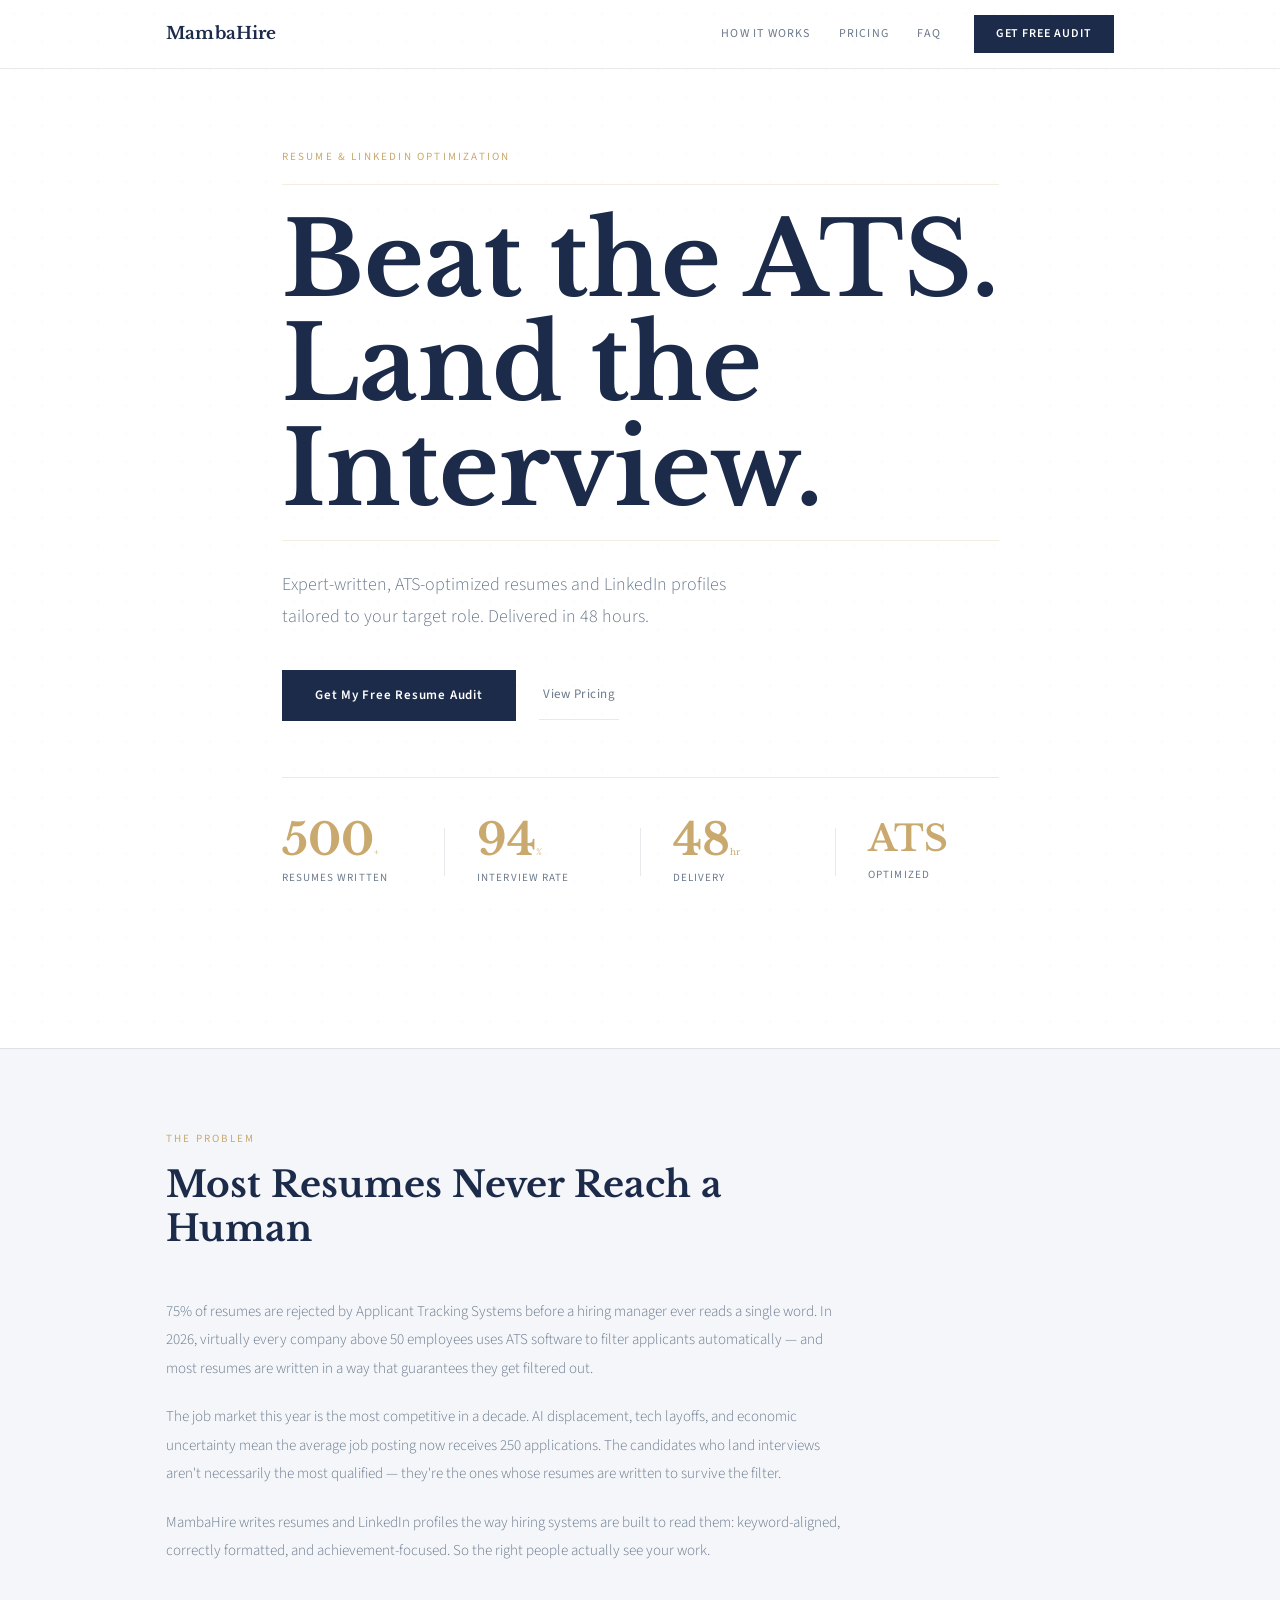
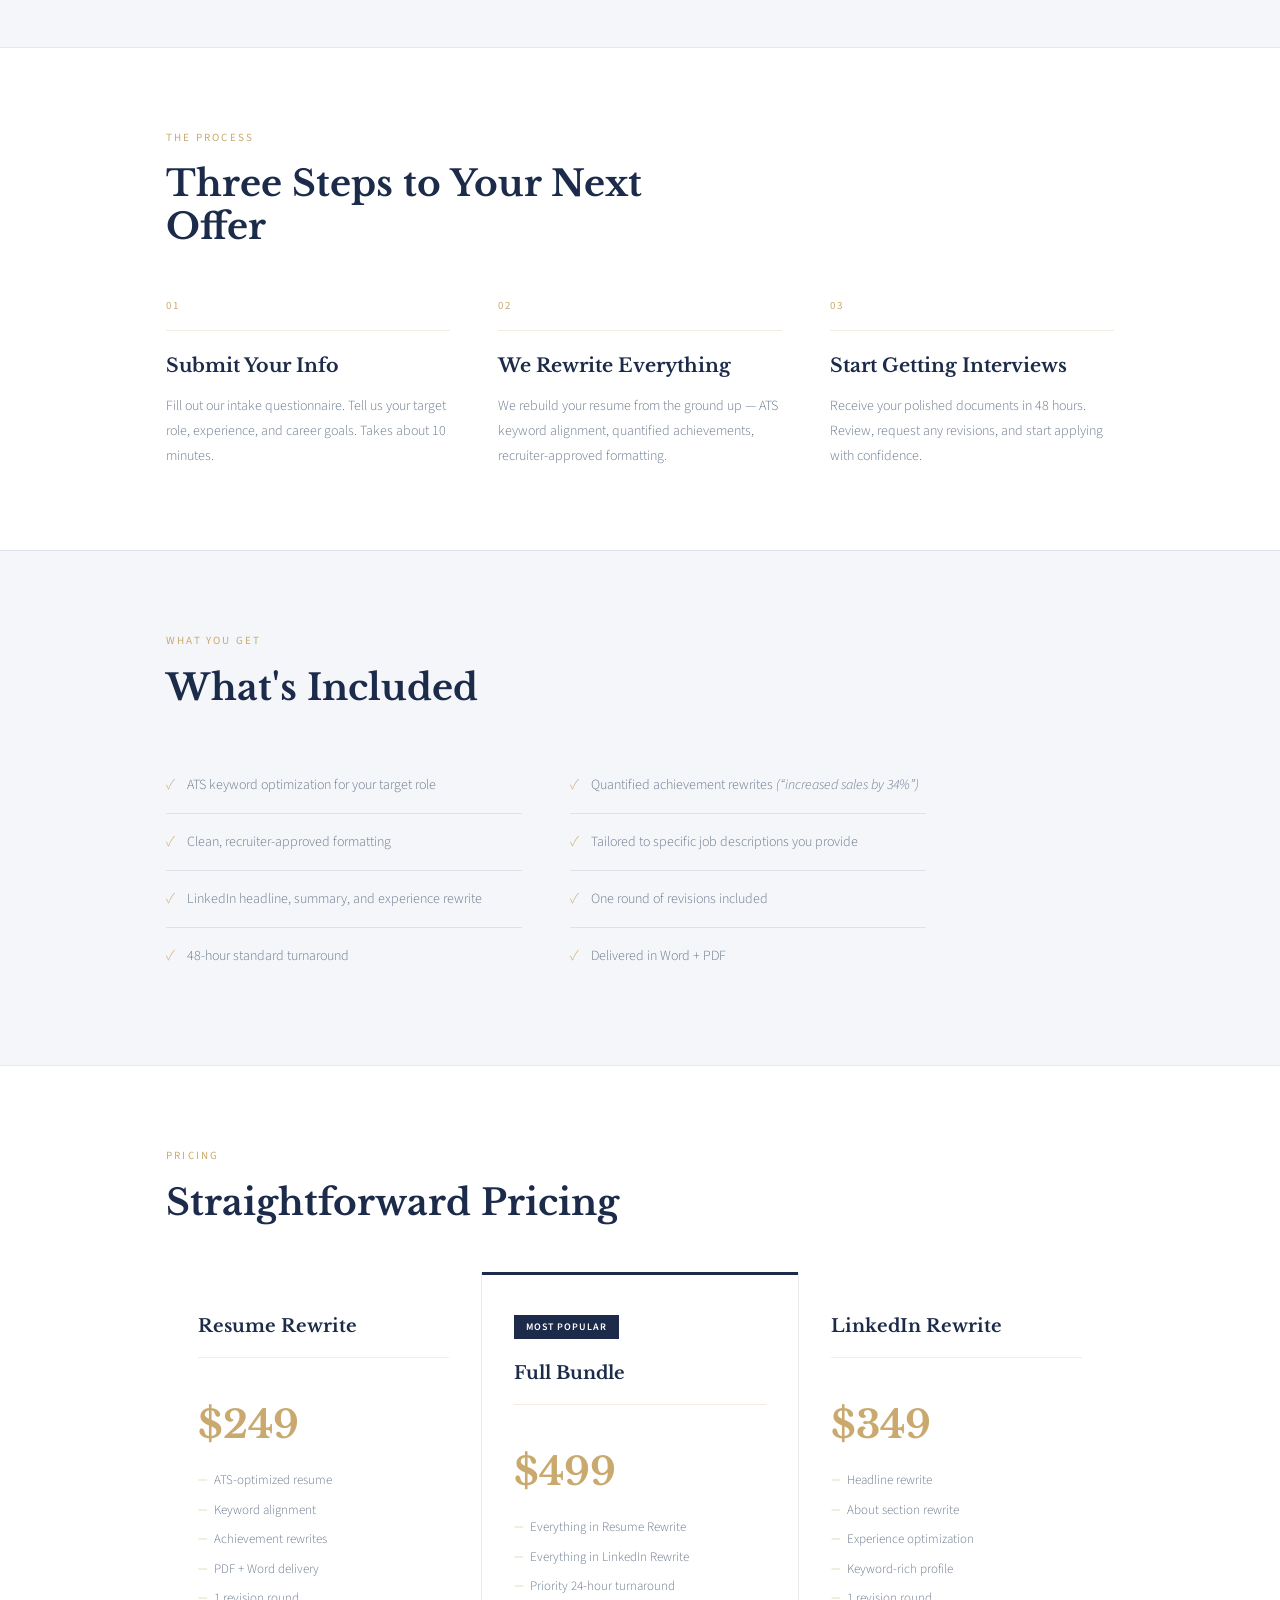
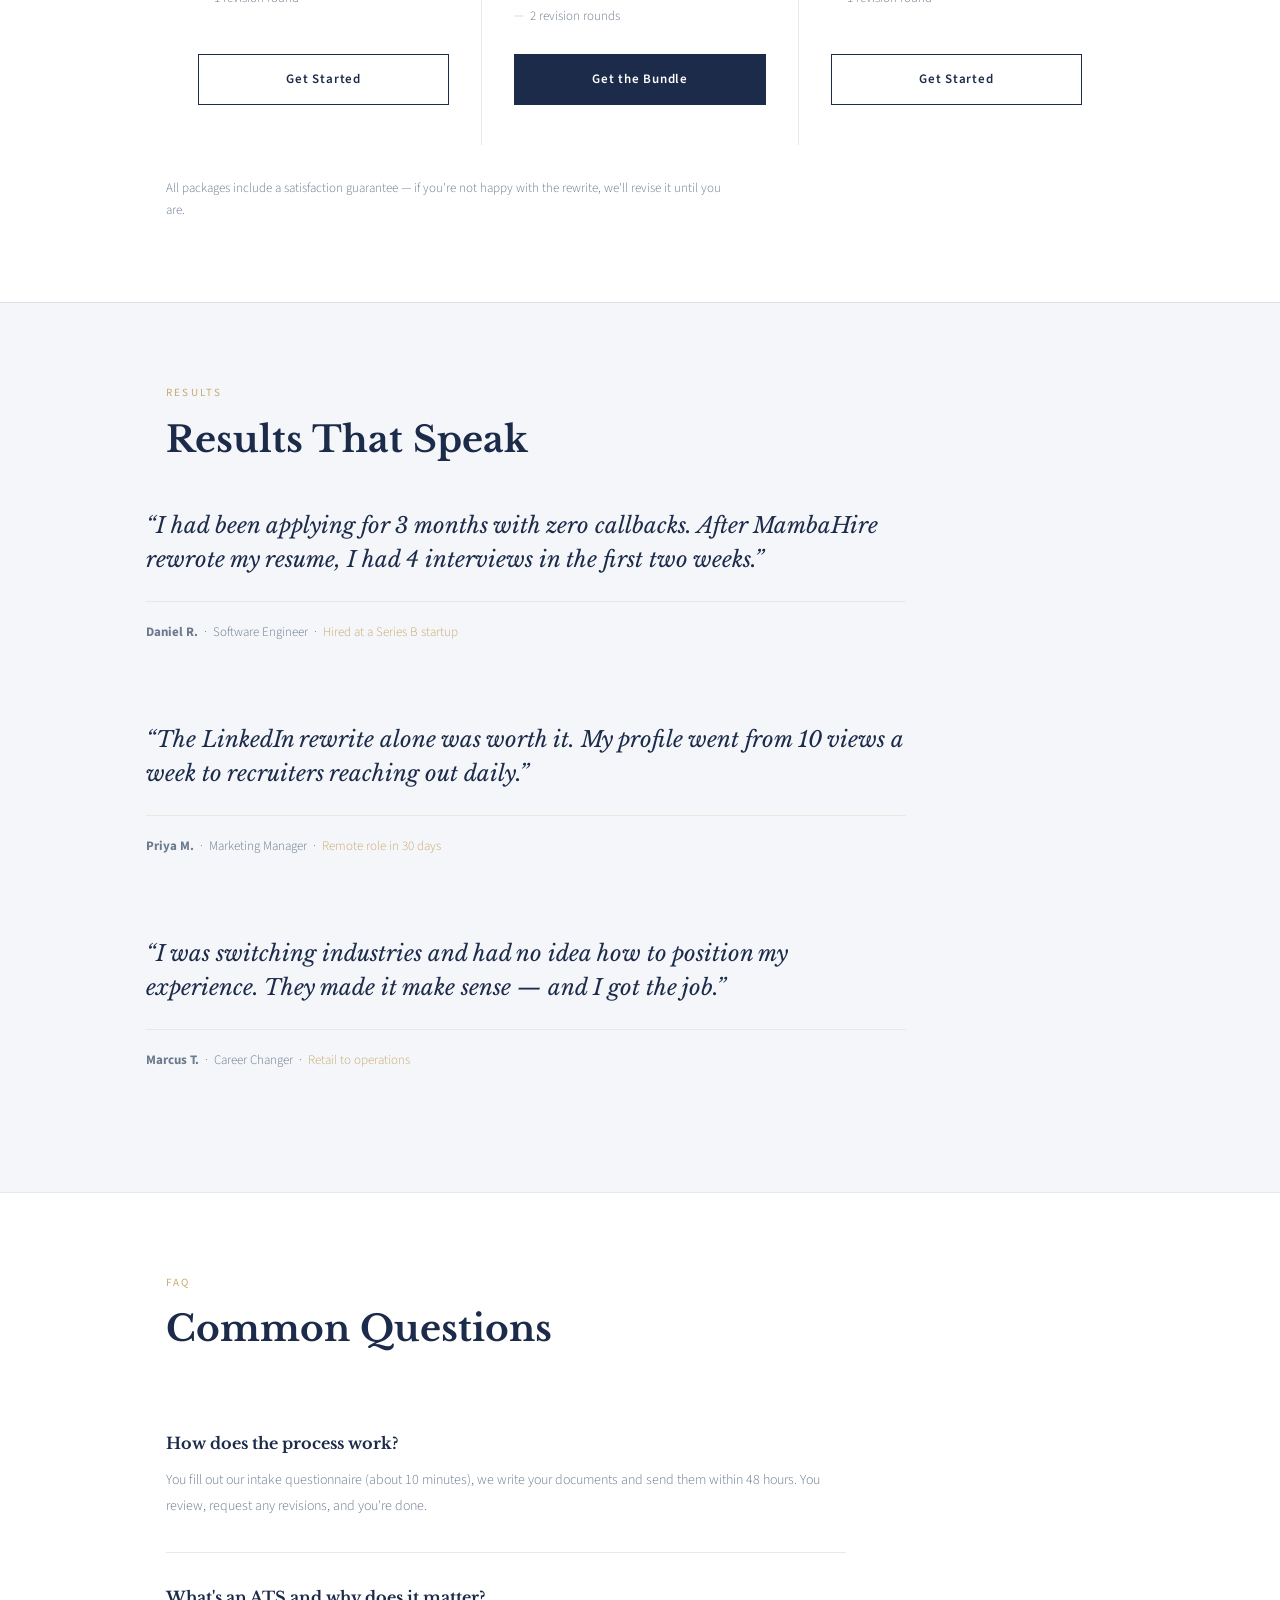
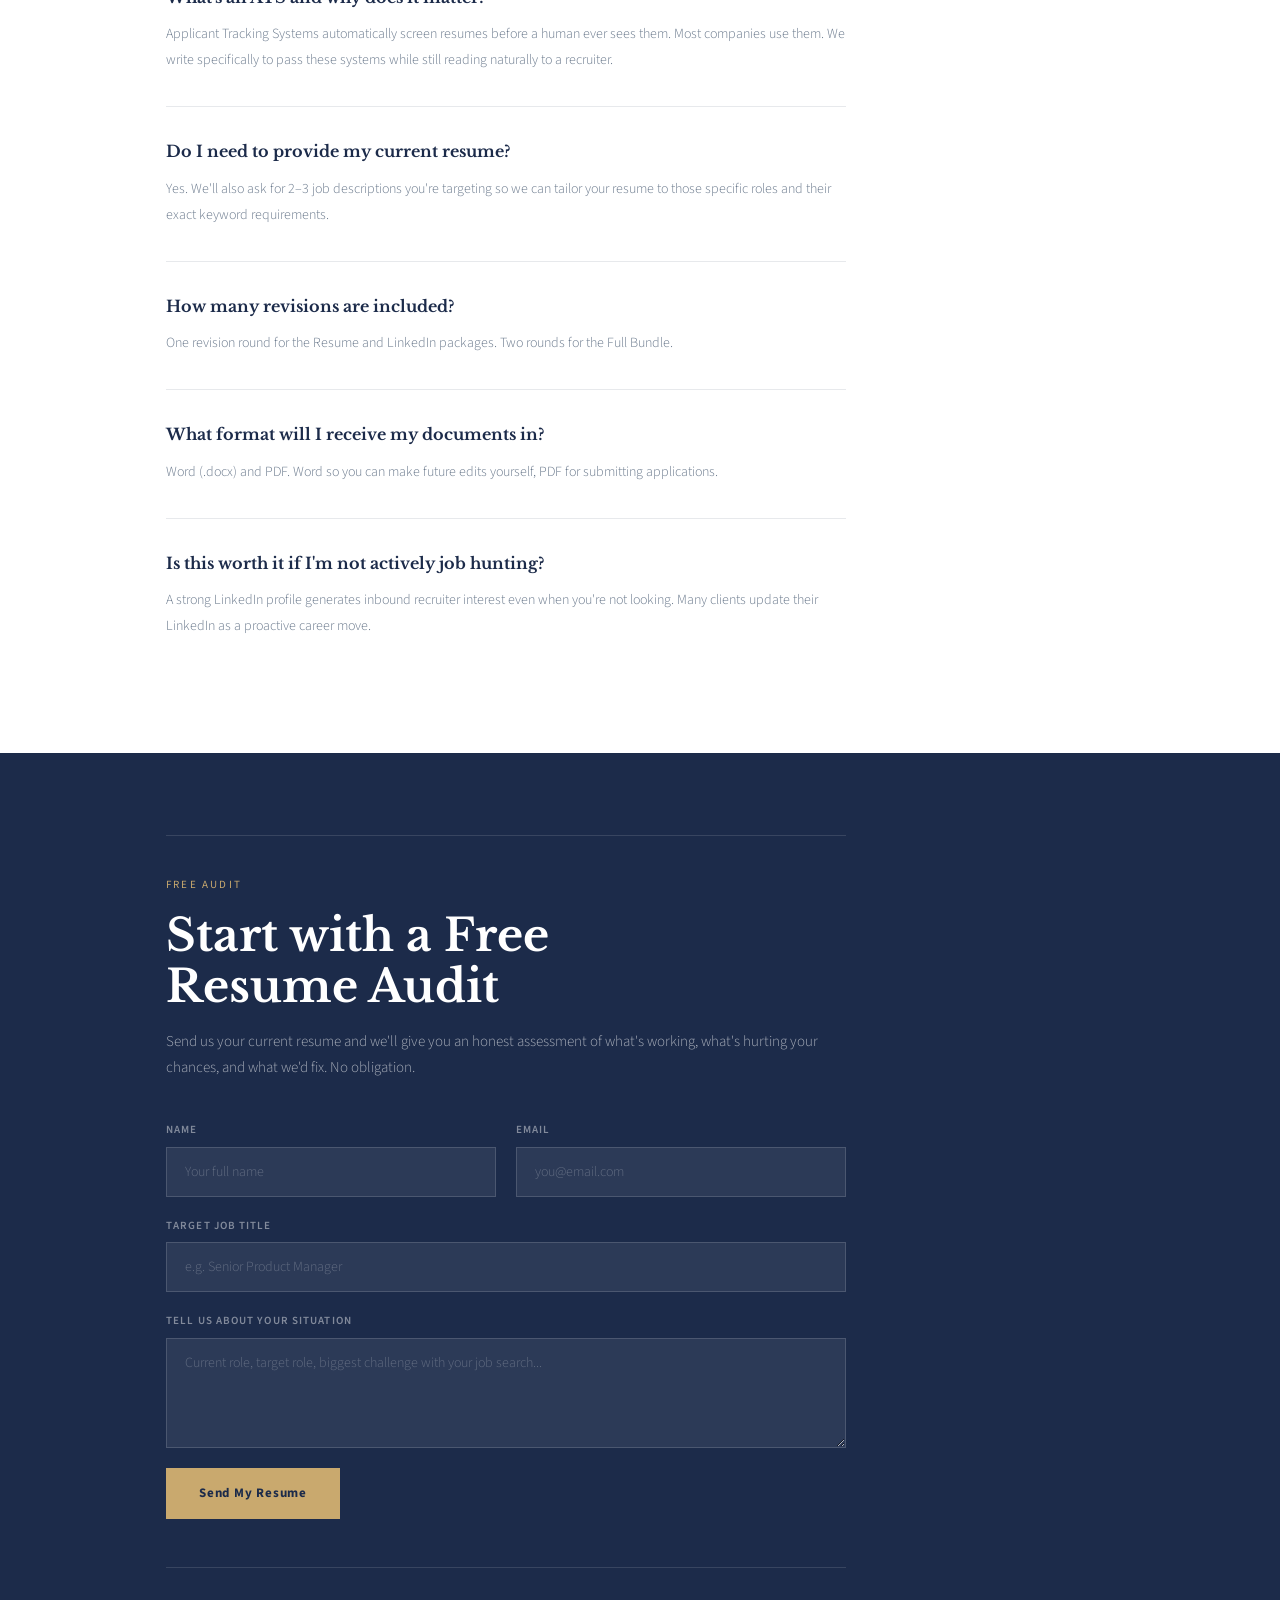
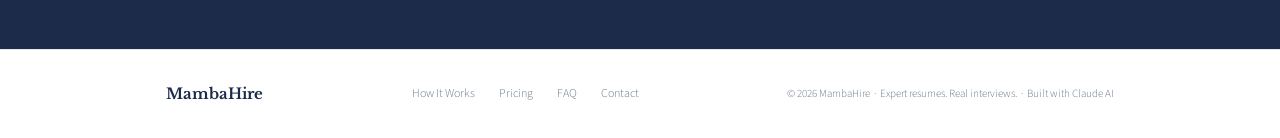
==== index.html @ 03f1011d "Initial commit: MambaHire site (from mock-port/site7) Co-Authored-By: Claude Sonnet 4.6 <noreply@ant" ====
<!DOCTYPE html>
<html lang="en">
<head>
<meta charset="UTF-8">
<meta name="viewport" content="width=device-width, initial-scale=1.0">
<meta name="description" content="ATS-optimized resumes and LinkedIn profiles written by an expert. Beat the applicant tracking systems and land more interviews. 48-hour delivery.">
<title>MambaHire &mdash; Resume &amp; LinkedIn Optimization</title>
<link rel="preconnect" href="https://fonts.googleapis.com">
<link rel="preconnect" href="https://fonts.gstatic.com" crossorigin>
<link href="https://fonts.googleapis.com/css2?family=Libre+Baskerville:ital,wght@0,400;0,700;1,400&family=Source+Sans+3:wght@300;400;600&display=swap" rel="stylesheet">
<link rel="stylesheet" href="css/style.css">
</head>
<body>

<header class="nav" id="nav">
  <div class="nav-inner">
    <a href="#" class="nav-logo">MambaHire</a>
    <nav class="nav-links" aria-label="Main">
      <a href="#process">How It Works</a>
      <a href="#pricing">Pricing</a>
      <a href="#faq">FAQ</a>
    </nav>
    <a href="#contact" class="nav-cta">Get Free Audit</a>
    <button class="nav-toggle" id="nav-toggle" aria-label="Open menu" aria-expanded="false">
      <span></span><span></span><span></span>
    </button>
  </div>
</header>

<div class="drawer" id="drawer" aria-hidden="true">
  <a href="#process">How It Works</a>
  <a href="#pricing">Pricing</a>
  <a href="#faq">FAQ</a>
  <a href="#contact">Get Free Audit</a>
</div>

<main>

<section class="hero" id="home">
  <div class="hero-inner">
    <p class="eyebrow">Resume &amp; LinkedIn Optimization</p>
    <hr class="hero-rule" aria-hidden="true">
    <h1 class="hero-title">
      <span class="hero-line">Beat the ATS.</span>
      <span class="hero-line">Land the</span>
      <span class="hero-line">Interview.</span>
    </h1>
    <hr class="hero-rule" aria-hidden="true">
    <p class="hero-sub">Expert-written, ATS-optimized resumes and LinkedIn profiles tailored to your target role. Delivered in 48 hours.</p>
    <div class="hero-btns">
      <a href="#contact" class="btn">Get My Free Resume Audit</a>
      <a href="#pricing" class="btn-ghost">View Pricing</a>
    </div>
    <div class="stats-strip">
      <div class="stat">
        <span class="stat-num" data-target="500">0</span><span class="stat-suffix">+</span>
        <span class="stat-label">Resumes Written</span>
      </div>
      <div class="stat-divider" aria-hidden="true"></div>
      <div class="stat">
        <span class="stat-num" data-target="94">0</span><span class="stat-suffix">%</span>
        <span class="stat-label">Interview Rate</span>
      </div>
      <div class="stat-divider" aria-hidden="true"></div>
      <div class="stat">
        <span class="stat-num" data-target="48">0</span><span class="stat-suffix">hr</span>
        <span class="stat-label">Delivery</span>
      </div>
      <div class="stat-divider" aria-hidden="true"></div>
      <div class="stat">
        <span class="stat-num stat-text">ATS</span>
        <span class="stat-label">Optimized</span>
      </div>
    </div>
  </div>
</section>

<section class="problem" id="problem">
  <div class="section-inner">
    <p class="eyebrow reveal">The Problem</p>
    <h2 class="section-title reveal">Most Resumes Never Reach a Human</h2>
    <div class="problem-body">
      <p class="body-text reveal">75% of resumes are rejected by Applicant Tracking Systems before a hiring manager ever reads a single word. In 2026, virtually every company above 50 employees uses ATS software to filter applicants automatically &mdash; and most resumes are written in a way that guarantees they get filtered out.</p>
      <p class="body-text reveal">The job market this year is the most competitive in a decade. AI displacement, tech layoffs, and economic uncertainty mean the average job posting now receives 250 applications. The candidates who land interviews aren't necessarily the most qualified &mdash; they're the ones whose resumes are written to survive the filter.</p>
      <p class="body-text reveal">MambaHire writes resumes and LinkedIn profiles the way hiring systems are built to read them: keyword-aligned, correctly formatted, and achievement-focused. So the right people actually see your work.</p>
    </div>
  </div>
</section>

<section class="process" id="process">
  <div class="section-inner">
    <p class="eyebrow reveal">The Process</p>
    <h2 class="section-title reveal">Three Steps to Your Next Offer</h2>
    <div class="steps">
      <div class="step reveal">
        <span class="step-num">01</span>
        <hr class="card-rule" aria-hidden="true">
        <h3 class="step-title">Submit Your Info</h3>
        <p class="step-desc">Fill out our intake questionnaire. Tell us your target role, experience, and career goals. Takes about 10 minutes.</p>
      </div>
      <div class="step reveal">
        <span class="step-num">02</span>
        <hr class="card-rule" aria-hidden="true">
        <h3 class="step-title">We Rewrite Everything</h3>
        <p class="step-desc">We rebuild your resume from the ground up &mdash; ATS keyword alignment, quantified achievements, recruiter-approved formatting.</p>
      </div>
      <div class="step reveal">
        <span class="step-num">03</span>
        <hr class="card-rule" aria-hidden="true">
        <h3 class="step-title">Start Getting Interviews</h3>
        <p class="step-desc">Receive your polished documents in 48 hours. Review, request any revisions, and start applying with confidence.</p>
      </div>
    </div>
  </div>
</section>

<section class="services" id="services">
  <div class="section-inner">
    <p class="eyebrow reveal">What You Get</p>
    <h2 class="section-title reveal">What's Included</h2>
    <div class="features-grid">
      <div class="feature reveal">
        <span class="feature-check" aria-hidden="true">&#10003;</span>
        <span>ATS keyword optimization for your target role</span>
      </div>
      <div class="feature reveal">
        <span class="feature-check" aria-hidden="true">&#10003;</span>
        <span>Quantified achievement rewrites <em>(&ldquo;increased sales by 34%&rdquo;)</em></span>
      </div>
      <div class="feature reveal">
        <span class="feature-check" aria-hidden="true">&#10003;</span>
        <span>Clean, recruiter-approved formatting</span>
      </div>
      <div class="feature reveal">
        <span class="feature-check" aria-hidden="true">&#10003;</span>
        <span>Tailored to specific job descriptions you provide</span>
      </div>
      <div class="feature reveal">
        <span class="feature-check" aria-hidden="true">&#10003;</span>
        <span>LinkedIn headline, summary, and experience rewrite</span>
      </div>
      <div class="feature reveal">
        <span class="feature-check" aria-hidden="true">&#10003;</span>
        <span>One round of revisions included</span>
      </div>
      <div class="feature reveal">
        <span class="feature-check" aria-hidden="true">&#10003;</span>
        <span>48-hour standard turnaround</span>
      </div>
      <div class="feature reveal">
        <span class="feature-check" aria-hidden="true">&#10003;</span>
        <span>Delivered in Word + PDF</span>
      </div>
    </div>
  </div>
</section>

<section class="pricing" id="pricing">
  <div class="section-inner">
    <p class="eyebrow reveal">Pricing</p>
    <h2 class="section-title reveal">Straightforward Pricing</h2>
    <div class="pricing-cards">
      <div class="pricing-card reveal">
        <h3 class="plan-name">Resume Rewrite</h3>
        <hr class="card-rule" aria-hidden="true">
        <p class="plan-price">$249</p>
        <ul class="plan-features">
          <li>ATS-optimized resume</li>
          <li>Keyword alignment</li>
          <li>Achievement rewrites</li>
          <li>PDF + Word delivery</li>
          <li>1 revision round</li>
        </ul>
        <a href="#stripe-resume" class="btn btn-outline">Get Started</a>
      </div>
      <div class="pricing-card pricing-card--featured reveal">
        <div class="plan-badge">Most Popular</div>
        <h3 class="plan-name">Full Bundle</h3>
        <hr class="card-rule" aria-hidden="true">
        <p class="plan-price">$499</p>
        <ul class="plan-features">
          <li>Everything in Resume Rewrite</li>
          <li>Everything in LinkedIn Rewrite</li>
          <li>Priority 24-hour turnaround</li>
          <li>2 revision rounds</li>
        </ul>
        <a href="#stripe-bundle" class="btn">Get the Bundle</a>
      </div>
      <div class="pricing-card reveal">
        <h3 class="plan-name">LinkedIn Rewrite</h3>
        <hr class="card-rule" aria-hidden="true">
        <p class="plan-price">$349</p>
        <ul class="plan-features">
          <li>Headline rewrite</li>
          <li>About section rewrite</li>
          <li>Experience optimization</li>
          <li>Keyword-rich profile</li>
          <li>1 revision round</li>
        </ul>
        <a href="#stripe-linkedin" class="btn btn-outline">Get Started</a>
      </div>
    </div>
    <p class="pricing-note reveal">All packages include a satisfaction guarantee &mdash; if you're not happy with the rewrite, we'll revise it until you are.</p>
  </div>
</section>

<section class="testimonials" id="testimonials">
  <div class="section-inner">
    <p class="eyebrow reveal">Results</p>
    <h2 class="section-title reveal">Results That Speak</h2>
    <div class="testimonial-list">
      <blockquote class="testimonial reveal">
        <p class="testimonial-quote">&ldquo;I had been applying for 3 months with zero callbacks. After MambaHire rewrote my resume, I had 4 interviews in the first two weeks.&rdquo;</p>
        <hr class="card-rule" aria-hidden="true">
        <footer class="testimonial-attr">
          <strong>Daniel R.</strong> &nbsp;&middot;&nbsp; Software Engineer &nbsp;&middot;&nbsp; <span class="testimonial-result">Hired at a Series B startup</span>
        </footer>
      </blockquote>
      <blockquote class="testimonial reveal">
        <p class="testimonial-quote">&ldquo;The LinkedIn rewrite alone was worth it. My profile went from 10 views a week to recruiters reaching out daily.&rdquo;</p>
        <hr class="card-rule" aria-hidden="true">
        <footer class="testimonial-attr">
          <strong>Priya M.</strong> &nbsp;&middot;&nbsp; Marketing Manager &nbsp;&middot;&nbsp; <span class="testimonial-result">Remote role in 30 days</span>
        </footer>
      </blockquote>
      <blockquote class="testimonial reveal">
        <p class="testimonial-quote">&ldquo;I was switching industries and had no idea how to position my experience. They made it make sense &mdash; and I got the job.&rdquo;</p>
        <hr class="card-rule" aria-hidden="true">
        <footer class="testimonial-attr">
          <strong>Marcus T.</strong> &nbsp;&middot;&nbsp; Career Changer &nbsp;&middot;&nbsp; <span class="testimonial-result">Retail to operations</span>
        </footer>
      </blockquote>
    </div>
  </div>
</section>

<section class="faq" id="faq">
  <div class="section-inner">
    <p class="eyebrow reveal">FAQ</p>
    <h2 class="section-title reveal">Common Questions</h2>
    <div class="faq-list">
      <div class="faq-item reveal">
        <h3 class="faq-q">How does the process work?</h3>
        <p class="faq-a">You fill out our intake questionnaire (about 10 minutes), we write your documents and send them within 48 hours. You review, request any revisions, and you're done.</p>
      </div>
      <hr class="faq-rule" aria-hidden="true">
      <div class="faq-item reveal">
        <h3 class="faq-q">What's an ATS and why does it matter?</h3>
        <p class="faq-a">Applicant Tracking Systems automatically screen resumes before a human ever sees them. Most companies use them. We write specifically to pass these systems while still reading naturally to a recruiter.</p>
      </div>
      <hr class="faq-rule" aria-hidden="true">
      <div class="faq-item reveal">
        <h3 class="faq-q">Do I need to provide my current resume?</h3>
        <p class="faq-a">Yes. We'll also ask for 2&ndash;3 job descriptions you're targeting so we can tailor your resume to those specific roles and their exact keyword requirements.</p>
      </div>
      <hr class="faq-rule" aria-hidden="true">
      <div class="faq-item reveal">
        <h3 class="faq-q">How many revisions are included?</h3>
        <p class="faq-a">One revision round for the Resume and LinkedIn packages. Two rounds for the Full Bundle.</p>
      </div>
      <hr class="faq-rule" aria-hidden="true">
      <div class="faq-item reveal">
        <h3 class="faq-q">What format will I receive my documents in?</h3>
        <p class="faq-a">Word (.docx) and PDF. Word so you can make future edits yourself, PDF for submitting applications.</p>
      </div>
      <hr class="faq-rule" aria-hidden="true">
      <div class="faq-item reveal">
        <h3 class="faq-q">Is this worth it if I'm not actively job hunting?</h3>
        <p class="faq-a">A strong LinkedIn profile generates inbound recruiter interest even when you're not looking. Many clients update their LinkedIn as a proactive career move.</p>
      </div>
    </div>
  </div>
</section>

<section class="contact" id="contact">
  <div class="section-inner">
    <div class="contact-inner">
      <hr class="cta-rule" aria-hidden="true">
      <p class="eyebrow">Free Audit</p>
      <h2 class="cta-title reveal">Start with a Free<br>Resume Audit</h2>
      <p class="cta-sub reveal">Send us your current resume and we'll give you an honest assessment of what's working, what's hurting your chances, and what we'd fix. No obligation.</p>
      <form class="contact-form reveal" action="https://formspree.io/f/mwvdvvgo" method="POST">
        <div class="form-row">
          <div class="form-group">
            <label for="name">Name</label>
            <input type="text" id="name" name="name" required placeholder="Your full name">
          </div>
          <div class="form-group">
            <label for="email">Email</label>
            <input type="email" id="email" name="email" required placeholder="you@email.com">
          </div>
        </div>
        <div class="form-group">
          <label for="jobtitle">Target Job Title</label>
          <input type="text" id="jobtitle" name="job_title" placeholder="e.g. Senior Product Manager">
        </div>
        <div class="form-group">
          <label for="message">Tell us about your situation</label>
          <textarea id="message" name="message" rows="4" placeholder="Current role, target role, biggest challenge with your job search..."></textarea>
        </div>
        <button type="submit" class="btn">Send My Resume</button>
      </form>
      <hr class="cta-rule" aria-hidden="true">
    </div>
  </div>
</section>

</main>

<footer class="footer">
  <div class="footer-inner">
    <span class="footer-logo">MambaHire</span>
    <nav class="footer-links" aria-label="Footer">
      <a href="#process">How It Works</a>
      <a href="#pricing">Pricing</a>
      <a href="#faq">FAQ</a>
      <a href="#contact">Contact</a>
    </nav>
    <span class="footer-copy">&copy; 2026 MambaHire &nbsp;&middot;&nbsp; Expert resumes. Real interviews. &nbsp;&middot;&nbsp; Built with Claude AI</span>
  </div>
</footer>

<script src="js/main.js"></script>
</body>
</html>
---- css/style.css ----
:root {
  --bg: #FFFFFF;
  --surface: #F4F6FA;
  --navy: #1C2B4A;
  --gold: #C9A96E;
  --gold-dim: rgba(201,169,110,0.2);
  --text: #1C2B4A;
  --muted: #6B7A8D;
  --border: rgba(28,43,74,0.1);
  --max: 1060px;
  --ease: cubic-bezier(0.16,1,0.3,1);
}

*,*::before,*::after { box-sizing: border-box; margin: 0; padding: 0; }
html { scroll-behavior: smooth; }
body { background: var(--bg); color: var(--text); font-family: 'Source Sans 3', sans-serif; font-size: 16px; line-height: 1.6; -webkit-font-smoothing: antialiased; }
a { color: inherit; text-decoration: none; }
button { font: inherit; cursor: pointer; border: none; background: none; }
ul { list-style: none; }

/* ── Nav ────────────────────────────────────────────────── */
.nav {
  position: fixed; top: 0; left: 0; right: 0; z-index: 100;
  transition: background 0.3s, box-shadow 0.3s;
}
.nav.scrolled {
  background: rgba(255,255,255,0.96);
  backdrop-filter: blur(20px);
  box-shadow: 0 1px 0 var(--border);
}
.nav-inner {
  max-width: var(--max); margin: 0 auto;
  padding: 0 clamp(20px,5vw,56px);
  height: 68px; display: flex; align-items: center; gap: 32px;
}
.nav-logo {
  font-family: 'Libre Baskerville', serif; font-size: 17px; font-weight: 700;
  color: var(--navy); letter-spacing: 0.01em; margin-right: auto;
}
.nav-links { display: flex; gap: 28px; }
.nav-links a {
  font-size: 12px; font-weight: 400; letter-spacing: 0.1em; text-transform: uppercase;
  color: var(--muted); transition: color 0.2s;
}
.nav-links a:hover { color: var(--navy); }
.nav-cta {
  display: inline-flex; align-items: center;
  padding: 9px 22px; background: var(--navy); color: #fff;
  font-size: 12px; font-weight: 600; letter-spacing: 0.08em; text-transform: uppercase;
  transition: background 0.2s;
}
.nav-cta:hover { background: #263758; }
.nav-toggle { display: none; flex-direction: column; gap: 5px; padding: 4px; }
.nav-toggle span { display: block; width: 22px; height: 1px; background: var(--navy); transition: 0.3s; }

/* ── Drawer ─────────────────────────────────────────────── */
.drawer {
  position: fixed; top: 68px; left: 0; right: 0; z-index: 99;
  background: rgba(255,255,255,0.98); backdrop-filter: blur(20px);
  max-height: 0; overflow: hidden;
  transition: max-height 0.4s var(--ease);
  border-bottom: 1px solid var(--border);
}
.drawer.open { max-height: 280px; }
.drawer a {
  display: block; padding: 18px clamp(20px,5vw,56px);
  border-bottom: 1px solid var(--border);
  font-family: 'Libre Baskerville', serif; font-size: 18px;
  color: var(--muted); transition: color 0.2s;
}
.drawer a:hover { color: var(--navy); }

/* ── Buttons ────────────────────────────────────────────── */
.btn {
  display: inline-flex; align-items: center; justify-content: center;
  padding: 14px 32px;
  background: var(--navy); color: #fff; border: 1px solid var(--navy);
  font-family: 'Source Sans 3', sans-serif; font-size: 13px; font-weight: 600; letter-spacing: 0.06em;
  transition: background 0.2s, transform 0.15s;
  cursor: pointer;
}
.btn:hover { background: #263758; transform: translateY(-1px); }

.btn.btn-outline {
  background: transparent; color: var(--navy);
}
.btn.btn-outline:hover { background: var(--navy); color: #fff; }

.btn-ghost {
  display: inline-flex; align-items: center;
  padding: 14px 4px; color: var(--muted);
  font-family: 'Source Sans 3', sans-serif; font-size: 13px; font-weight: 400; letter-spacing: 0.04em;
  border-bottom: 1px solid var(--border);
  transition: color 0.2s, border-color 0.2s;
}
.btn-ghost:hover { color: var(--navy); border-color: var(--navy); }

/* ── Section base ───────────────────────────────────────── */
.section-inner { max-width: var(--max); margin: 0 auto; padding: 0 clamp(20px,5vw,56px); }
section { padding: clamp(72px,9vh,112px) 0; }

.eyebrow {
  font-size: 11px; font-weight: 400; letter-spacing: 0.2em; text-transform: uppercase;
  color: var(--gold); margin-bottom: 16px;
}
.section-title {
  font-family: 'Libre Baskerville', serif; font-weight: 700;
  font-size: clamp(22px,3vw,36px); line-height: 1.2;
  color: var(--navy); margin: 8px 0 48px; max-width: 560px;
}

/* ── Hero ───────────────────────────────────────────────── */
.hero {
  min-height: 100vh; display: flex; align-items: center;
  padding-top: 68px;
  background-color: var(--bg);
  background-image: radial-gradient(rgba(201,169,110,0.055) 1px, transparent 1px);
  background-size: 28px 28px;
}
.hero-inner { max-width: var(--max); margin: 0 auto; padding: 80px clamp(20px,5vw,56px); }

.hero-rule {
  border: none; height: 1px; background: var(--gold-dim); margin: 18px 0;
  transform-origin: left center;
}

.hero-title {
  font-family: 'Libre Baskerville', serif; font-weight: 700;
  font-size: clamp(52px,8vw,108px); line-height: 1.02;
  color: var(--navy); margin: 24px 0 0;
}
.hero-line { display: block; }
.hero-sub {
  font-size: clamp(15px,1.5vw,18px); font-weight: 300; color: var(--muted);
  max-width: 480px; line-height: 1.8; margin-top: 28px;
}
.hero-btns { display: flex; align-items: center; gap: 24px; margin-top: 36px; flex-wrap: wrap; }

/* Stats strip */
.stats-strip {
  display: flex; align-items: center;
  margin-top: 56px; padding-top: 40px;
  border-top: 1px solid var(--border);
}
.stat { flex: 1; }
.stat-num {
  font-family: 'Libre Baskerville', serif; font-size: clamp(28px,3.5vw,44px); font-weight: 700;
  color: var(--gold); line-height: 1;
}
.stat-suffix { font-family: 'Libre Baskerville', serif; font-size: 0.55em; font-weight: 400; color: var(--gold); }
.stat-text { font-family: 'Libre Baskerville', serif; font-size: clamp(22px,2.8vw,36px); font-weight: 700; color: var(--gold); }
.stat-label { display: block; font-size: 11px; letter-spacing: 0.1em; text-transform: uppercase; color: var(--muted); margin-top: 6px; }
.stat-divider { width: 1px; height: 48px; background: var(--border); flex-shrink: 0; margin: 0 clamp(16px,2.5vw,36px); }

/* ── Problem ────────────────────────────────────────────── */
.problem { background: var(--surface); border-top: 1px solid var(--border); }
.problem-body { max-width: 680px; }
.body-text { font-size: 15px; font-weight: 300; color: var(--muted); line-height: 1.9; margin-bottom: 20px; }
.body-text:last-child { margin-bottom: 0; }

/* ── Process ────────────────────────────────────────────── */
.process { background: var(--bg); border-top: 1px solid var(--border); }
.steps { display: grid; grid-template-columns: repeat(3,1fr); gap: 48px; }
.step-num {
  font-family: 'Source Sans 3', sans-serif; font-size: 11px; font-weight: 400;
  letter-spacing: 0.18em; text-transform: uppercase; color: var(--gold); margin-bottom: 16px; display: block;
}
.card-rule { border: none; height: 1px; background: var(--gold-dim); margin-bottom: 20px; }
.step:hover .card-rule { background: var(--gold); transition: background 0.3s; }
.step-title { font-family: 'Libre Baskerville', serif; font-size: 19px; font-weight: 700; color: var(--navy); margin-bottom: 12px; }
.step-desc { font-size: 14px; font-weight: 300; color: var(--muted); line-height: 1.8; }

/* ── Services (Features) ────────────────────────────────── */
.services { background: var(--surface); border-top: 1px solid var(--border); }
.features-grid { display: grid; grid-template-columns: repeat(2,1fr); gap: 0 48px; max-width: 760px; }
.feature {
  display: flex; align-items: baseline; gap: 12px;
  padding: 16px 0; border-bottom: 1px solid var(--border);
  font-size: 14px; font-weight: 300; color: var(--muted); line-height: 1.6;
}
.feature:nth-last-child(-n+2) { border-bottom: none; }
.feature-check { color: var(--gold); font-size: 15px; flex-shrink: 0; line-height: 1.6; }

/* ── Pricing ────────────────────────────────────────────── */
.pricing { background: var(--bg); border-top: 1px solid var(--border); }
.pricing-cards { display: grid; grid-template-columns: repeat(3,1fr); gap: 1px; background: var(--border); margin-bottom: 32px; }
.pricing-card {
  padding: 40px 32px; background: var(--bg);
  display: flex; flex-direction: column; position: relative;
  transition: box-shadow 0.2s;
}
.pricing-card:hover { box-shadow: 0 4px 32px rgba(28,43,74,0.08); z-index: 1; }
.pricing-card--featured { border-top: 3px solid var(--navy); }
.plan-badge {
  display: inline-block; padding: 4px 12px;
  background: var(--navy); color: #fff;
  font-size: 10px; font-weight: 600; letter-spacing: 0.1em; text-transform: uppercase;
  margin-bottom: 20px; align-self: flex-start;
}
.plan-name {
  font-family: 'Libre Baskerville', serif; font-size: 18px; font-weight: 700;
  color: var(--navy); margin-bottom: 8px;
}
.plan-price {
  font-family: 'Libre Baskerville', serif; font-size: clamp(32px,3vw,44px); font-weight: 700;
  color: var(--gold); margin: 16px 0;
}
.pricing-card .card-rule { margin: 8px 0 20px; }
.plan-features { flex: 1; margin-bottom: 28px; display: flex; flex-direction: column; gap: 10px; }
.plan-features li {
  font-size: 13px; font-weight: 300; color: var(--muted); line-height: 1.5;
  padding-left: 16px; position: relative;
}
.plan-features li::before {
  content: '—'; position: absolute; left: 0; color: var(--gold); font-size: 12px;
}
.pricing-note { font-size: 13px; font-weight: 300; color: var(--muted); line-height: 1.7; max-width: 560px; }

/* ── Testimonials ───────────────────────────────────────── */
.testimonials { background: var(--surface); border-top: 1px solid var(--border); }
.testimonial-list { display: flex; flex-direction: column; max-width: 760px; }
.testimonial { padding: 40px 0; }
.testimonial:first-child { padding-top: 0; }
.testimonial-quote {
  font-family: 'Libre Baskerville', serif; font-size: clamp(17px,1.8vw,22px);
  font-style: italic; color: var(--navy); line-height: 1.55; margin-bottom: 24px;
}
.testimonial-attr { font-size: 13px; font-weight: 300; color: var(--muted); }
.testimonial-result { color: var(--gold); }

/* ── FAQ ────────────────────────────────────────────────── */
.faq { background: var(--bg); border-top: 1px solid var(--border); }
.faq-list { max-width: 680px; }
.faq-item { padding: 32px 0; }
.faq-q {
  font-family: 'Libre Baskerville', serif; font-size: 16px; font-weight: 700;
  color: var(--navy); margin-bottom: 12px;
}
.faq-a { font-size: 14px; font-weight: 300; color: var(--muted); line-height: 1.85; }
.faq-rule { border: none; height: 1px; background: var(--border); }

/* ── Contact / CTA ──────────────────────────────────────── */
.contact { background: var(--navy); border-top: 1px solid var(--border); }
.contact .eyebrow { color: var(--gold); }
.contact-inner { max-width: 680px; }
.cta-rule { border: none; height: 1px; background: rgba(255,255,255,0.12); margin-bottom: 40px; }
hr.cta-rule:last-child { margin-top: 48px; margin-bottom: 0; }
.cta-title {
  font-family: 'Libre Baskerville', serif; font-size: clamp(26px,3.5vw,48px);
  line-height: 1.15; color: #fff; margin: 8px 0 16px;
}
.cta-sub { font-size: 15px; font-weight: 300; color: rgba(255,255,255,0.6); line-height: 1.75; margin-bottom: 40px; }

.contact-form { display: flex; flex-direction: column; gap: 20px; }
.form-row { display: grid; grid-template-columns: 1fr 1fr; gap: 20px; }
.form-group { display: flex; flex-direction: column; gap: 8px; }
.form-group label {
  font-size: 11px; font-weight: 600; letter-spacing: 0.1em; text-transform: uppercase;
  color: rgba(255,255,255,0.45);
}
.form-group input,
.form-group textarea {
  padding: 14px 18px; background: rgba(255,255,255,0.07);
  border: 1px solid rgba(255,255,255,0.15); color: #fff;
  font-family: 'Source Sans 3', sans-serif; font-size: 14px; font-weight: 300;
  transition: border-color 0.2s, background 0.2s; width: 100%;
}
.form-group input::placeholder,
.form-group textarea::placeholder { color: rgba(255,255,255,0.25); }
.form-group input:focus,
.form-group textarea:focus {
  outline: none; border-color: var(--gold); background: rgba(255,255,255,0.1);
}
.form-group textarea { resize: vertical; }
.contact-form .btn {
  align-self: flex-start; background: var(--gold); border-color: var(--gold); color: var(--navy); font-weight: 700;
}
.contact-form .btn:hover { background: #b89050; border-color: #b89050; color: var(--navy); transform: translateY(-1px); }

/* ── Footer ─────────────────────────────────────────────── */
.footer { background: var(--bg); border-top: 1px solid var(--border); padding: 32px 0; }
.footer-inner {
  max-width: var(--max); margin: 0 auto; padding: 0 clamp(20px,5vw,56px);
  display: flex; align-items: center; justify-content: space-between; gap: 24px; flex-wrap: wrap;
}
.footer-logo { font-family: 'Libre Baskerville', serif; font-size: 15px; font-weight: 700; color: var(--navy); }
.footer-links { display: flex; gap: 24px; }
.footer-links a { font-size: 12px; font-weight: 300; color: var(--muted); transition: color 0.2s; }
.footer-links a:hover { color: var(--navy); }
.footer-copy { font-size: 11px; font-weight: 300; color: var(--muted); }

/* ── Reveal ─────────────────────────────────────────────── */
.reveal { opacity: 0; transform: translateY(20px); transition: opacity 0.7s var(--ease), transform 0.7s var(--ease); }
.reveal.visible { opacity: 1; transform: none; }

/* ── Mobile ─────────────────────────────────────────────── */
@media (max-width: 768px) {
  .nav-links, .nav-cta { display: none; }
  .nav-toggle { display: flex; }
  .hero-btns { flex-direction: column; align-items: flex-start; gap: 12px; }
  .stats-strip { flex-wrap: wrap; gap: 24px; }
  .stat-divider { display: none; }
  .stat { min-width: calc(50% - 12px); }
  .steps { grid-template-columns: 1fr; gap: 36px; }
  .features-grid { grid-template-columns: 1fr; }
  .feature:last-child { border-bottom: none; }
  .pricing-cards { grid-template-columns: 1fr; gap: 16px; background: none; }
  .pricing-card { border: 1px solid var(--border); }
  .pricing-card--featured { border-color: var(--navy); border-top-width: 3px; }
  .form-row { grid-template-columns: 1fr; }
  .footer-inner { flex-direction: column; gap: 16px; text-align: center; }
  .footer-links { flex-wrap: wrap; justify-content: center; }
}

@media (prefers-reduced-motion: reduce) {
  *, *::before, *::after { animation-duration: 0.01ms !important; transition-duration: 0.01ms !important; }
  .reveal { opacity: 1; transform: none; }
}

/* ── Hero entrance — orchestrated top-to-bottom ────────────
   Designed timing: eyebrow → rule-draw → title cascade →
   rule-draw-rtl → sub → buttons → stats.
   Each element has a specific role in the sequence.        */
@keyframes heroFadeUp {
  from { opacity: 0; transform: translateY(22px); }
  to   { opacity: 1; transform: none; }
}
@keyframes ruleDraw {
  from { transform: scaleX(0); }
  to   { transform: scaleX(1); }
}

.hero .eyebrow { animation: heroFadeUp 0.55s var(--ease) 0.05s both; }

.hero .hero-rule:first-of-type {
  animation: ruleDraw 0.5s var(--ease) 0.2s both;
  transform-origin: left center;
}
.hero .hero-rule:last-of-type {
  animation: ruleDraw 0.5s var(--ease) 0.58s both;
  transform-origin: right center;
}

.hero-title .hero-line:nth-child(1) { animation: heroFadeUp 0.7s var(--ease) 0.28s both; }
.hero-title .hero-line:nth-child(2) { animation: heroFadeUp 0.7s var(--ease) 0.40s both; }
.hero-title .hero-line:nth-child(3) { animation: heroFadeUp 0.7s var(--ease) 0.52s both; }

.hero .hero-sub    { animation: heroFadeUp 0.65s var(--ease) 0.68s both; }
.hero .hero-btns   { animation: heroFadeUp 0.6s  var(--ease) 0.82s both; }
.hero .stats-strip { animation: heroFadeUp 0.65s var(--ease) 0.96s both; }

/* ── Scroll reveal stagger — steps ─────────────────────── */
.steps .step:nth-child(2) { transition-delay: 130ms; }
.steps .step:nth-child(3) { transition-delay: 260ms; }

/* ── Scroll reveal stagger — features (row by row) ─────── */
.features-grid .feature:nth-child(n+3):nth-child(-n+4) { transition-delay: 80ms; }
.features-grid .feature:nth-child(n+5):nth-child(-n+6) { transition-delay: 160ms; }
.features-grid .feature:nth-child(n+7)                 { transition-delay: 240ms; }

/* ── Scroll reveal stagger — pricing cards ──────────────── */
.pricing-cards .pricing-card:nth-child(2) { transition-delay: 160ms; }
.pricing-cards .pricing-card:nth-child(3) { transition-delay: 320ms; }

/* ── Testimonials — slide from left instead of up ───────── */
.testimonial.reveal { transform: translateX(-20px); }

/* ── Interaction polish ─────────────────────────────────── */
.step-num { transition: color 0.25s; }
.step:hover .step-num { color: var(--navy); }

.feature-check { transition: color 0.2s; }
.feature:hover .feature-check { color: var(--navy); }

.pricing-card--featured:hover { box-shadow: 0 8px 48px rgba(28,43,74,0.14); }

/* ── Focus visible — keyboard navigation ─────────────────── */
:focus-visible {
  outline: 2px solid var(--gold);
  outline-offset: 3px;
}
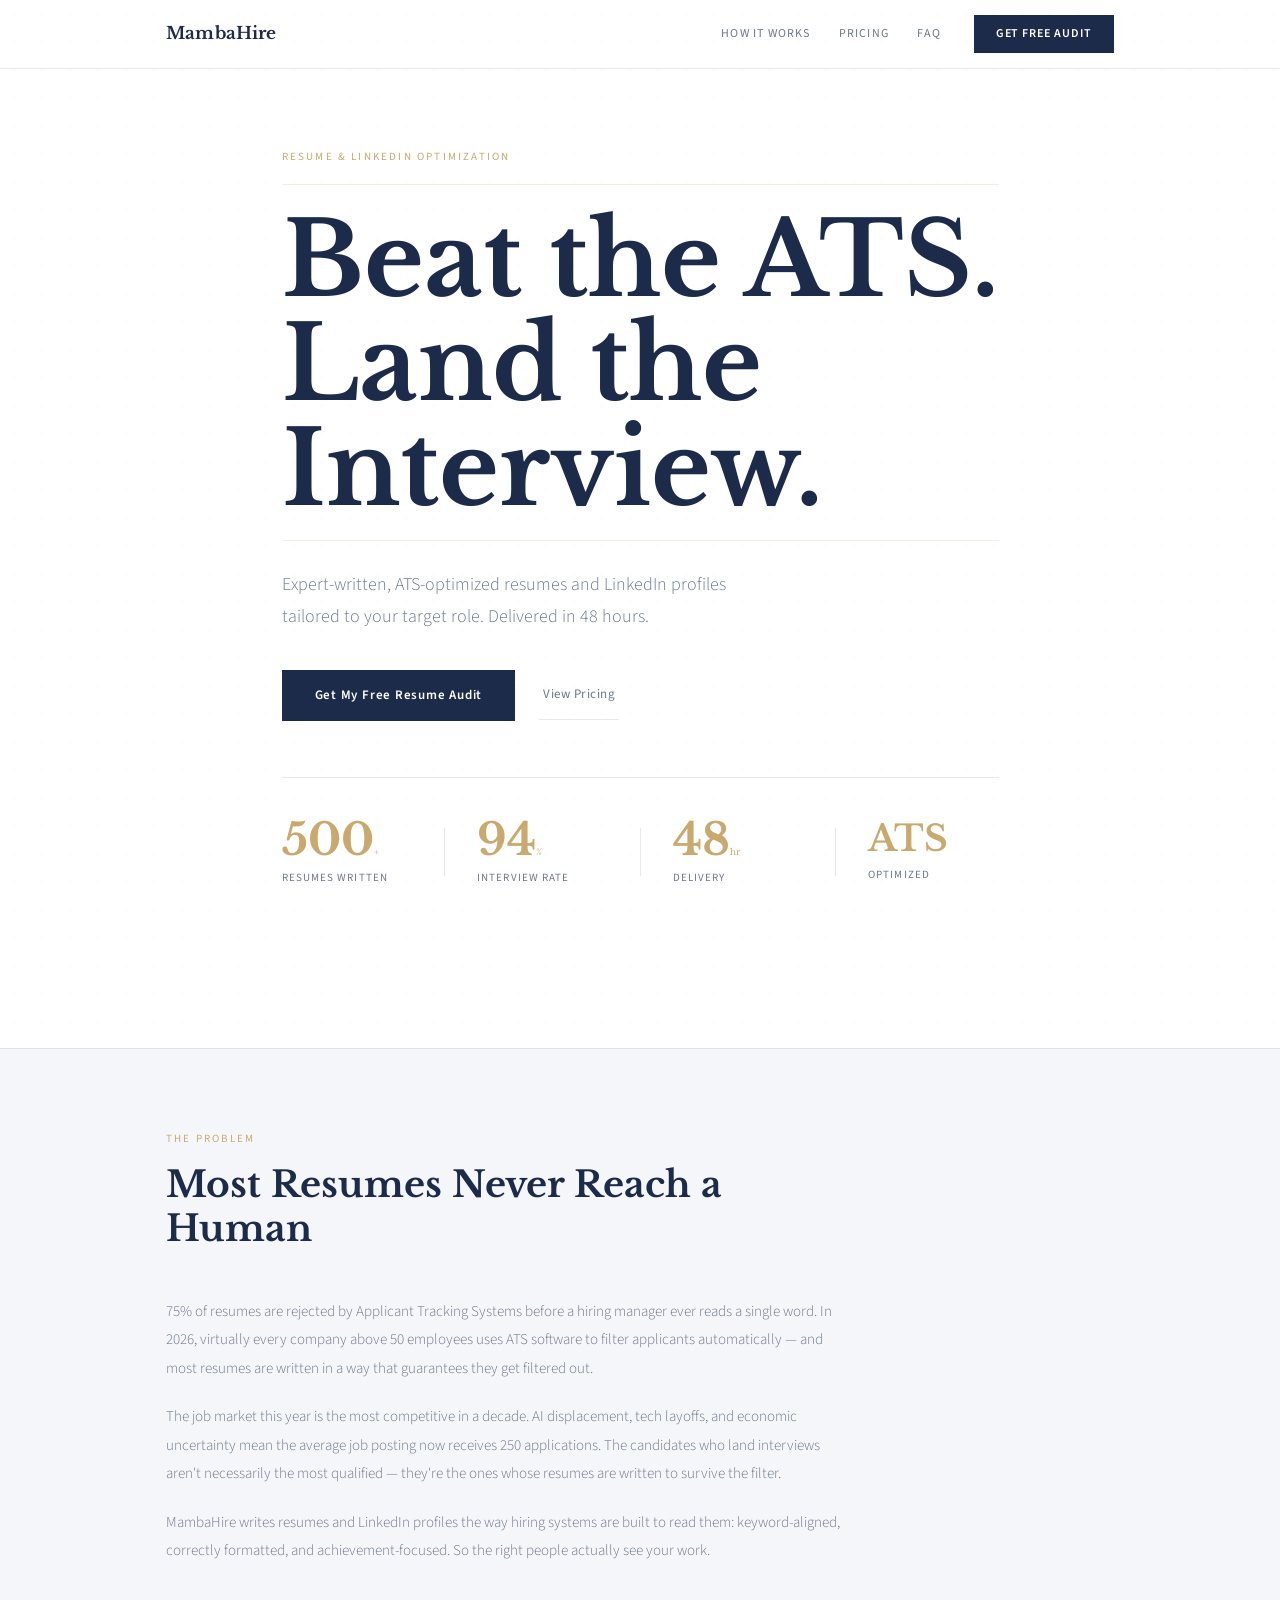
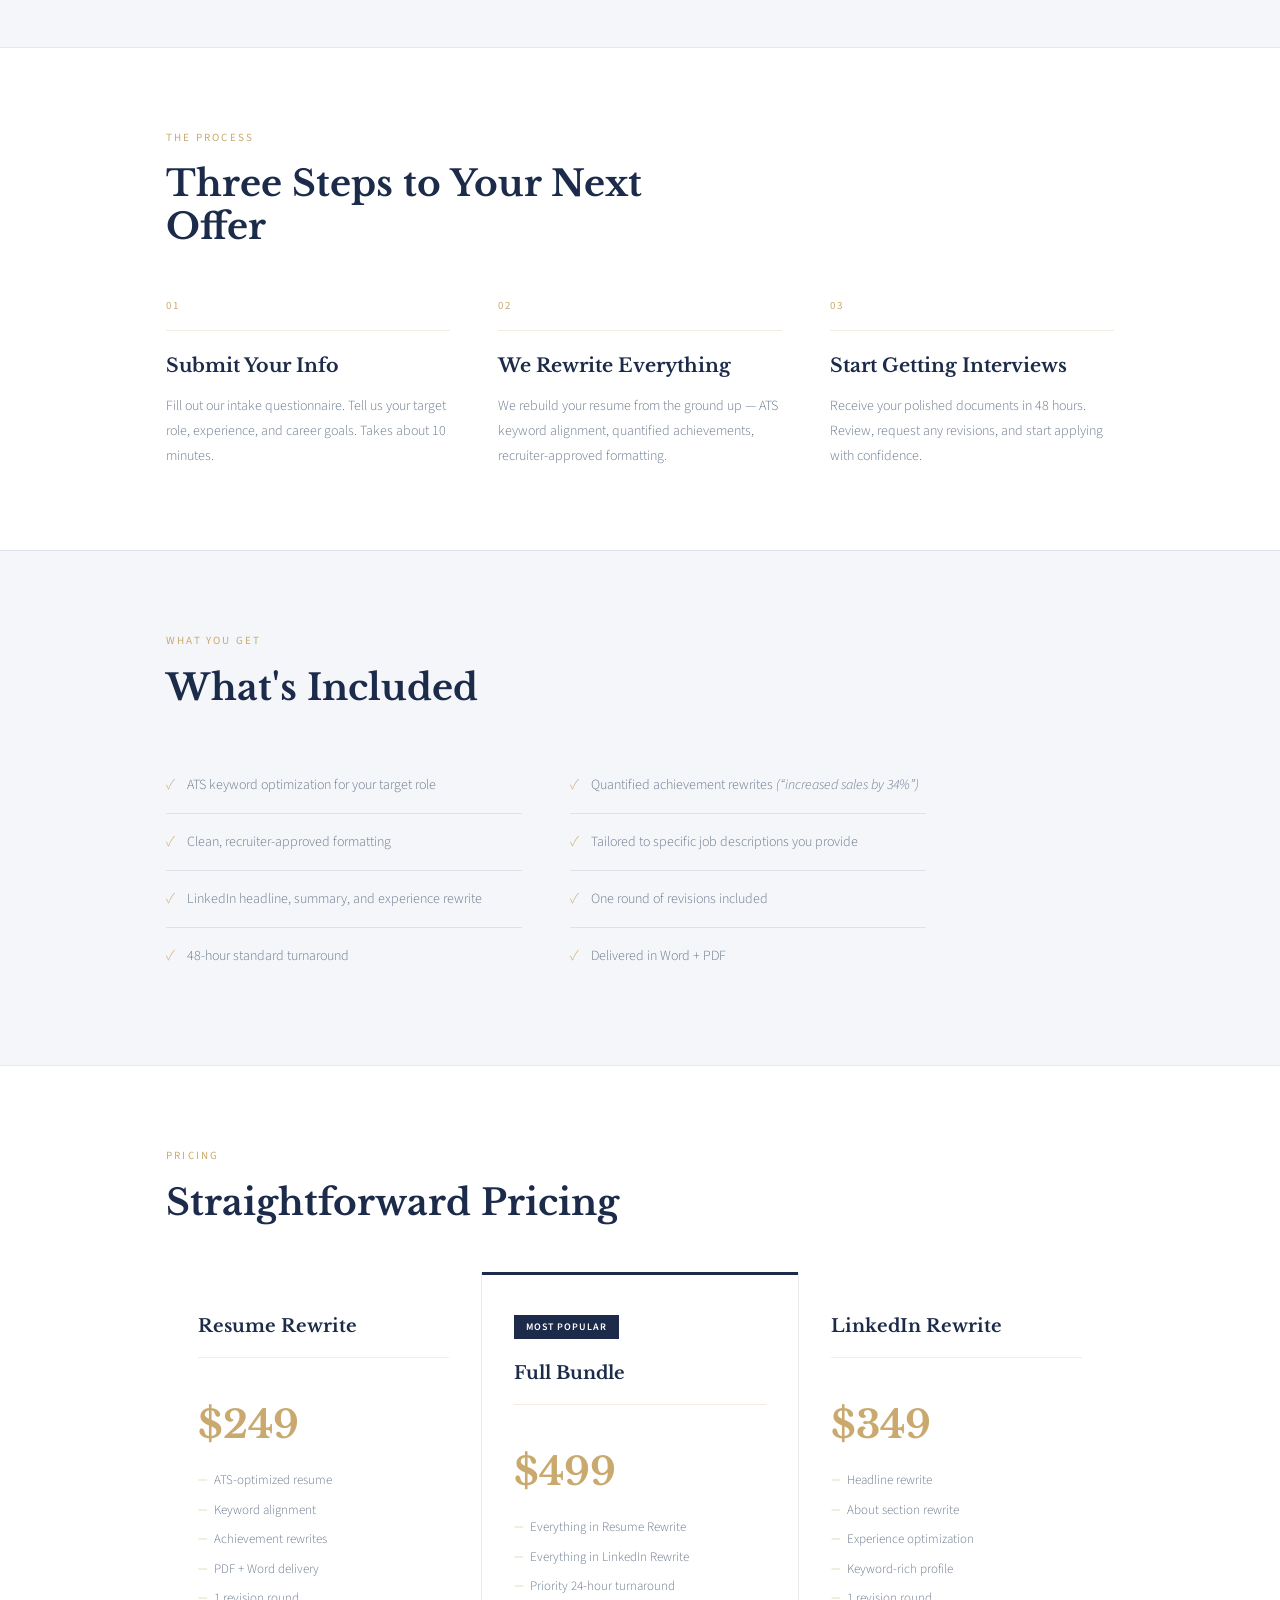
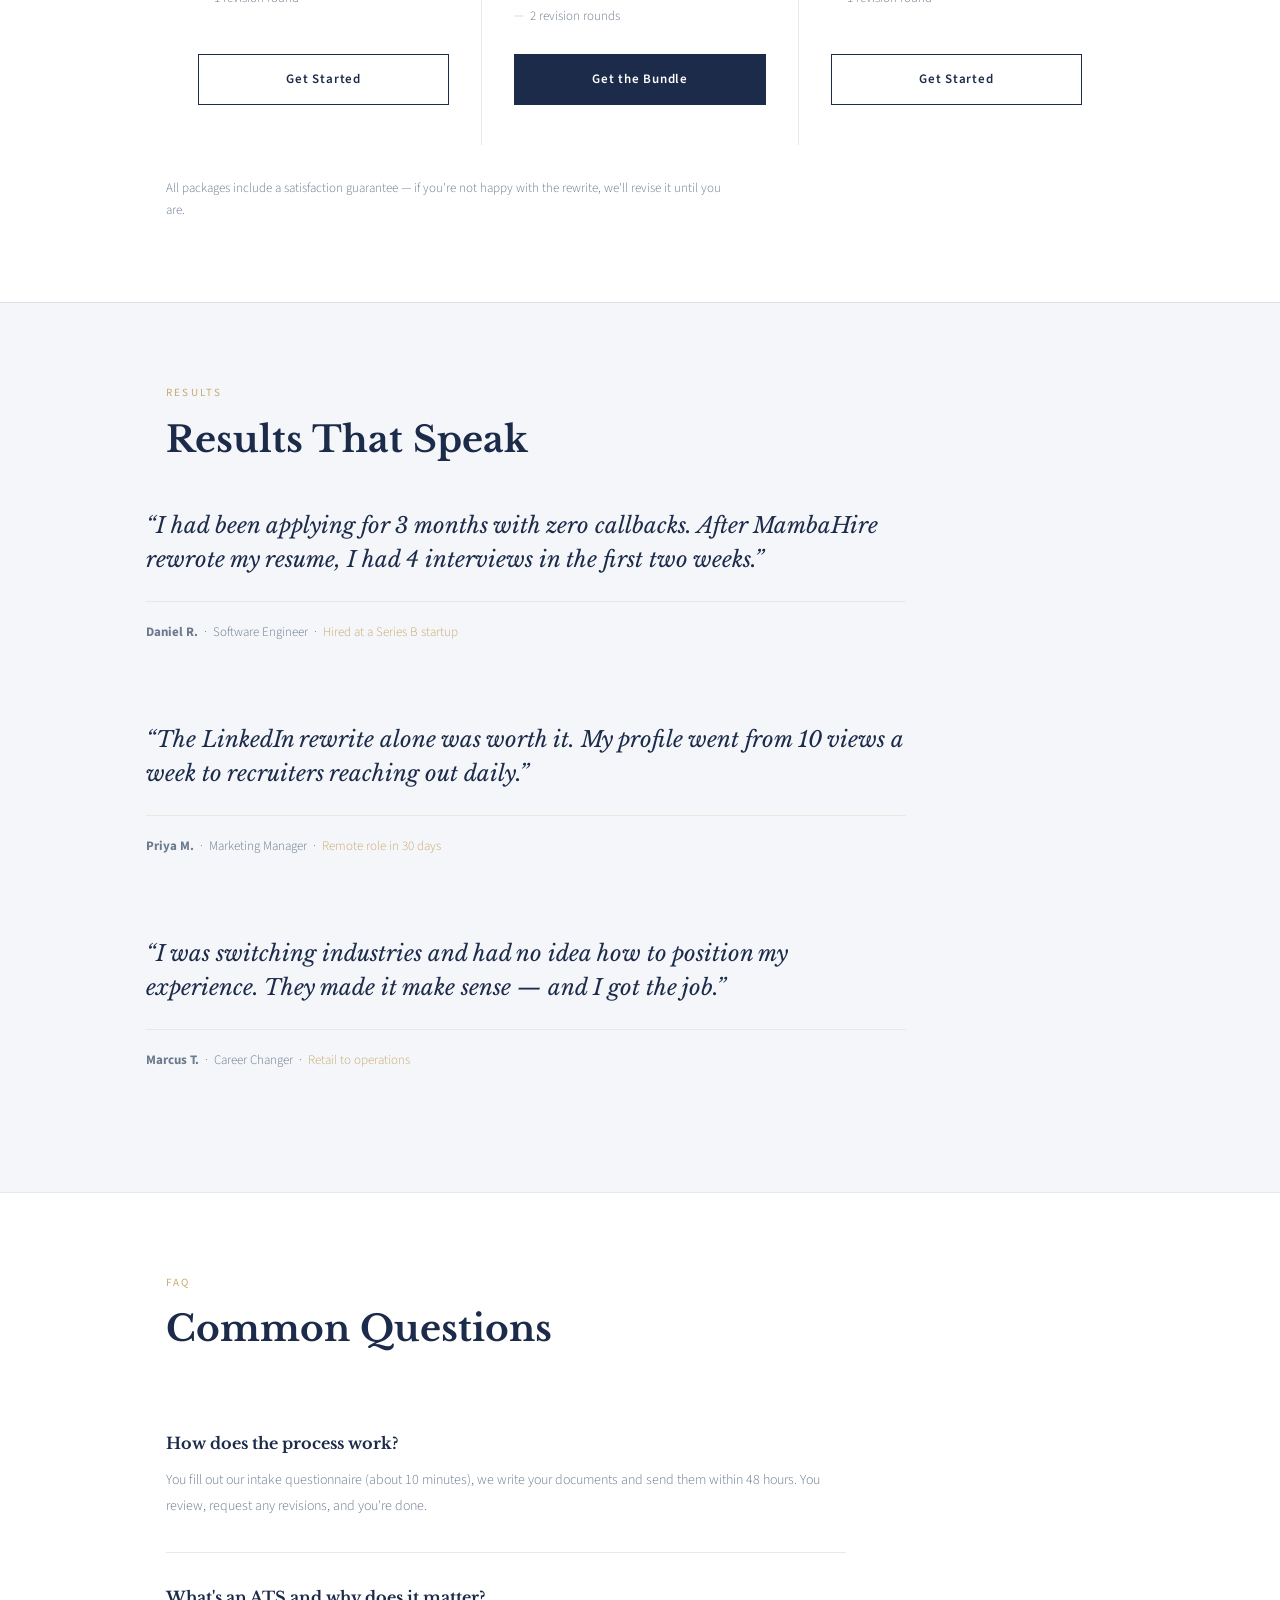
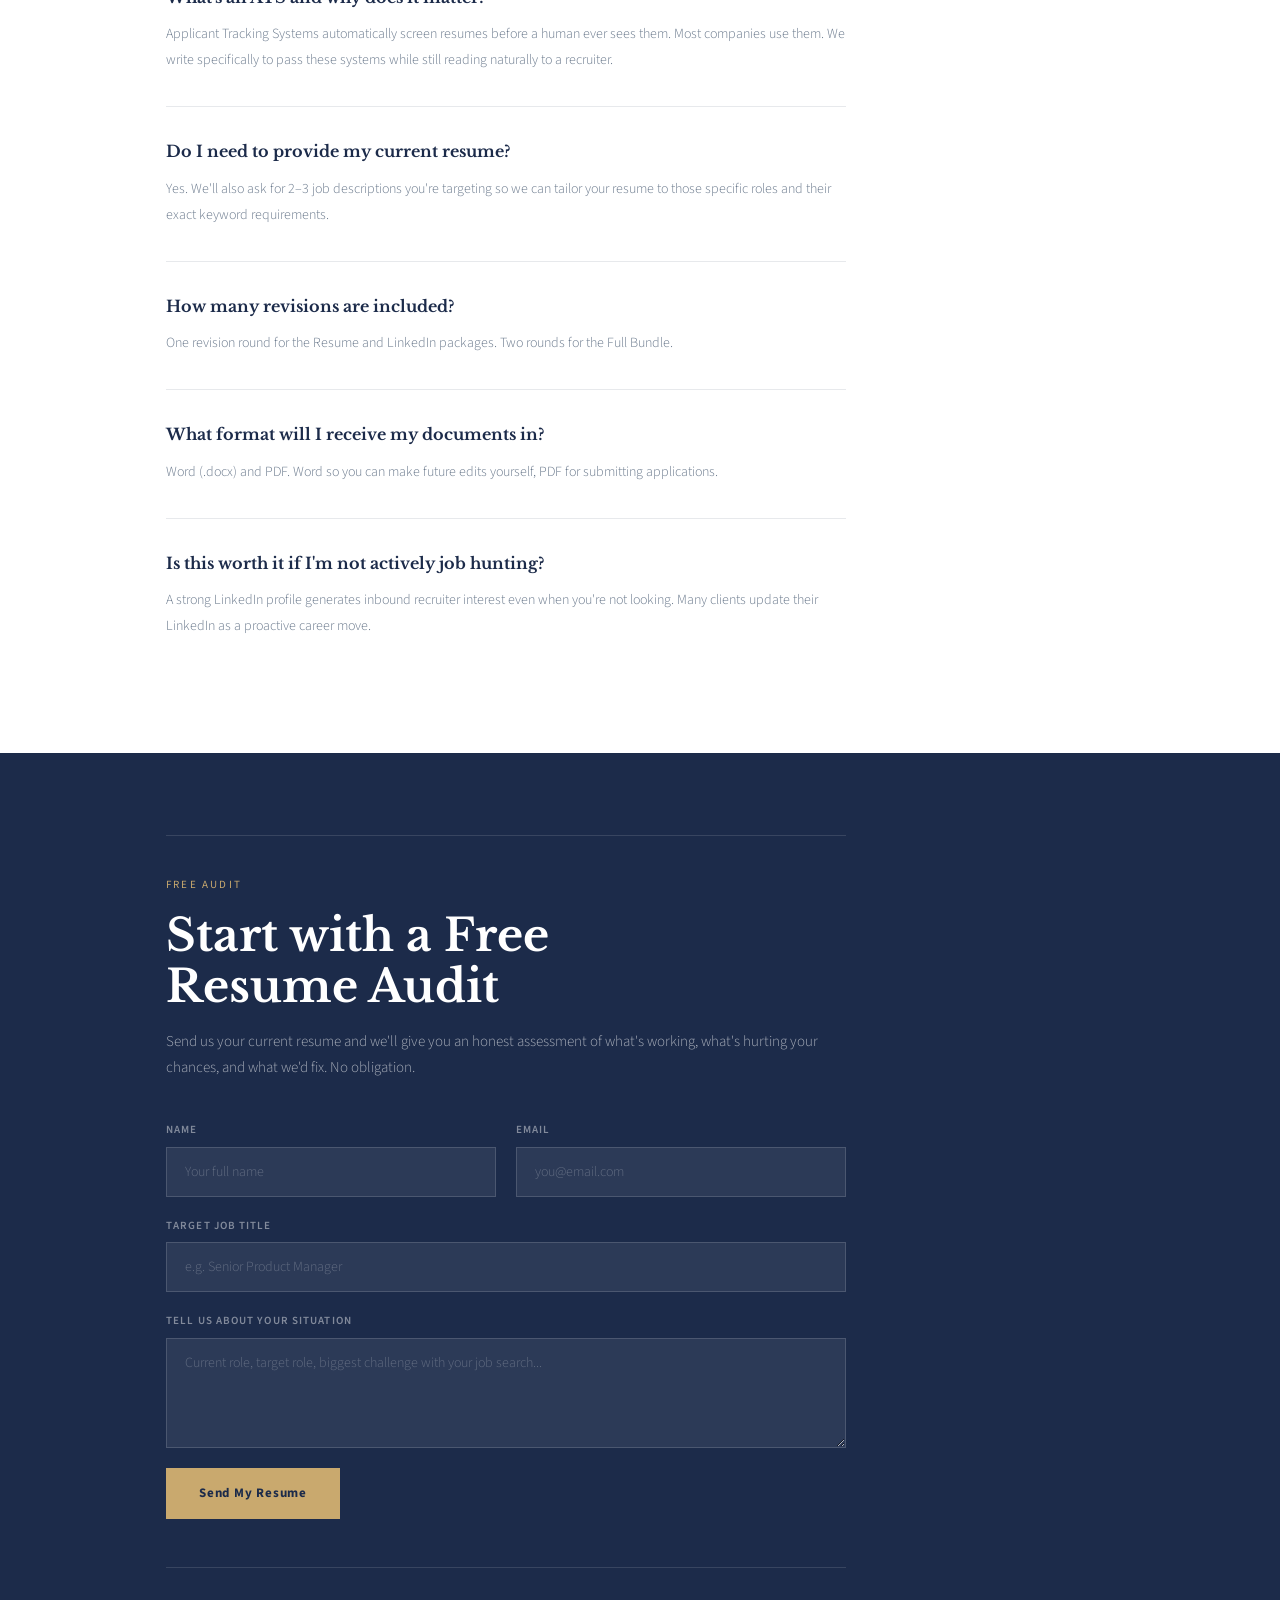
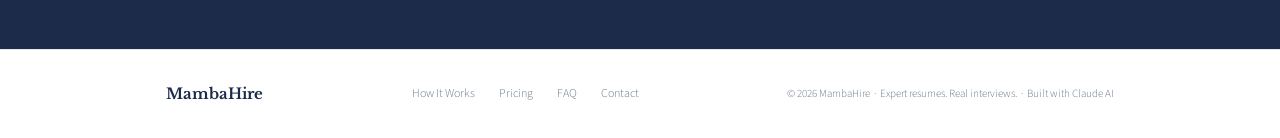
==== commit 4025d3da: "Wire up Stripe payment links on all three pricing cards Resume Rewrite, LinkedIn Rewrite, and Full B" ====
--- a/index.html
+++ b/index.html
@@ -171,7 +171,7 @@
           <li>PDF + Word delivery</li>
           <li>1 revision round</li>
         </ul>
-        <a href="#stripe-resume" class="btn btn-outline">Get Started</a>
+        <a href="https://buy.stripe.com/9B6dR99ZLh25aId5yaf3a00" class="btn btn-outline" target="_blank" rel="noopener">Get Started</a>
       </div>
       <div class="pricing-card pricing-card--featured reveal">
         <div class="plan-badge">Most Popular</div>
@@ -184,7 +184,7 @@
           <li>Priority 24-hour turnaround</li>
           <li>2 revision rounds</li>
         </ul>
-        <a href="#stripe-bundle" class="btn">Get the Bundle</a>
+        <a href="https://buy.stripe.com/6oUaEXb3P3bfcQl6Cef3a02" class="btn" target="_blank" rel="noopener">Get the Bundle</a>
       </div>
       <div class="pricing-card reveal">
         <h3 class="plan-name">LinkedIn Rewrite</h3>
@@ -197,7 +197,7 @@
           <li>Keyword-rich profile</li>
           <li>1 revision round</li>
         </ul>
-        <a href="#stripe-linkedin" class="btn btn-outline">Get Started</a>
+        <a href="https://buy.stripe.com/8x29ATdbX4fj8A5aSuf3a01" class="btn btn-outline" target="_blank" rel="noopener">Get Started</a>
       </div>
     </div>
     <p class="pricing-note reveal">All packages include a satisfaction guarantee &mdash; if you're not happy with the rewrite, we'll revise it until you are.</p>
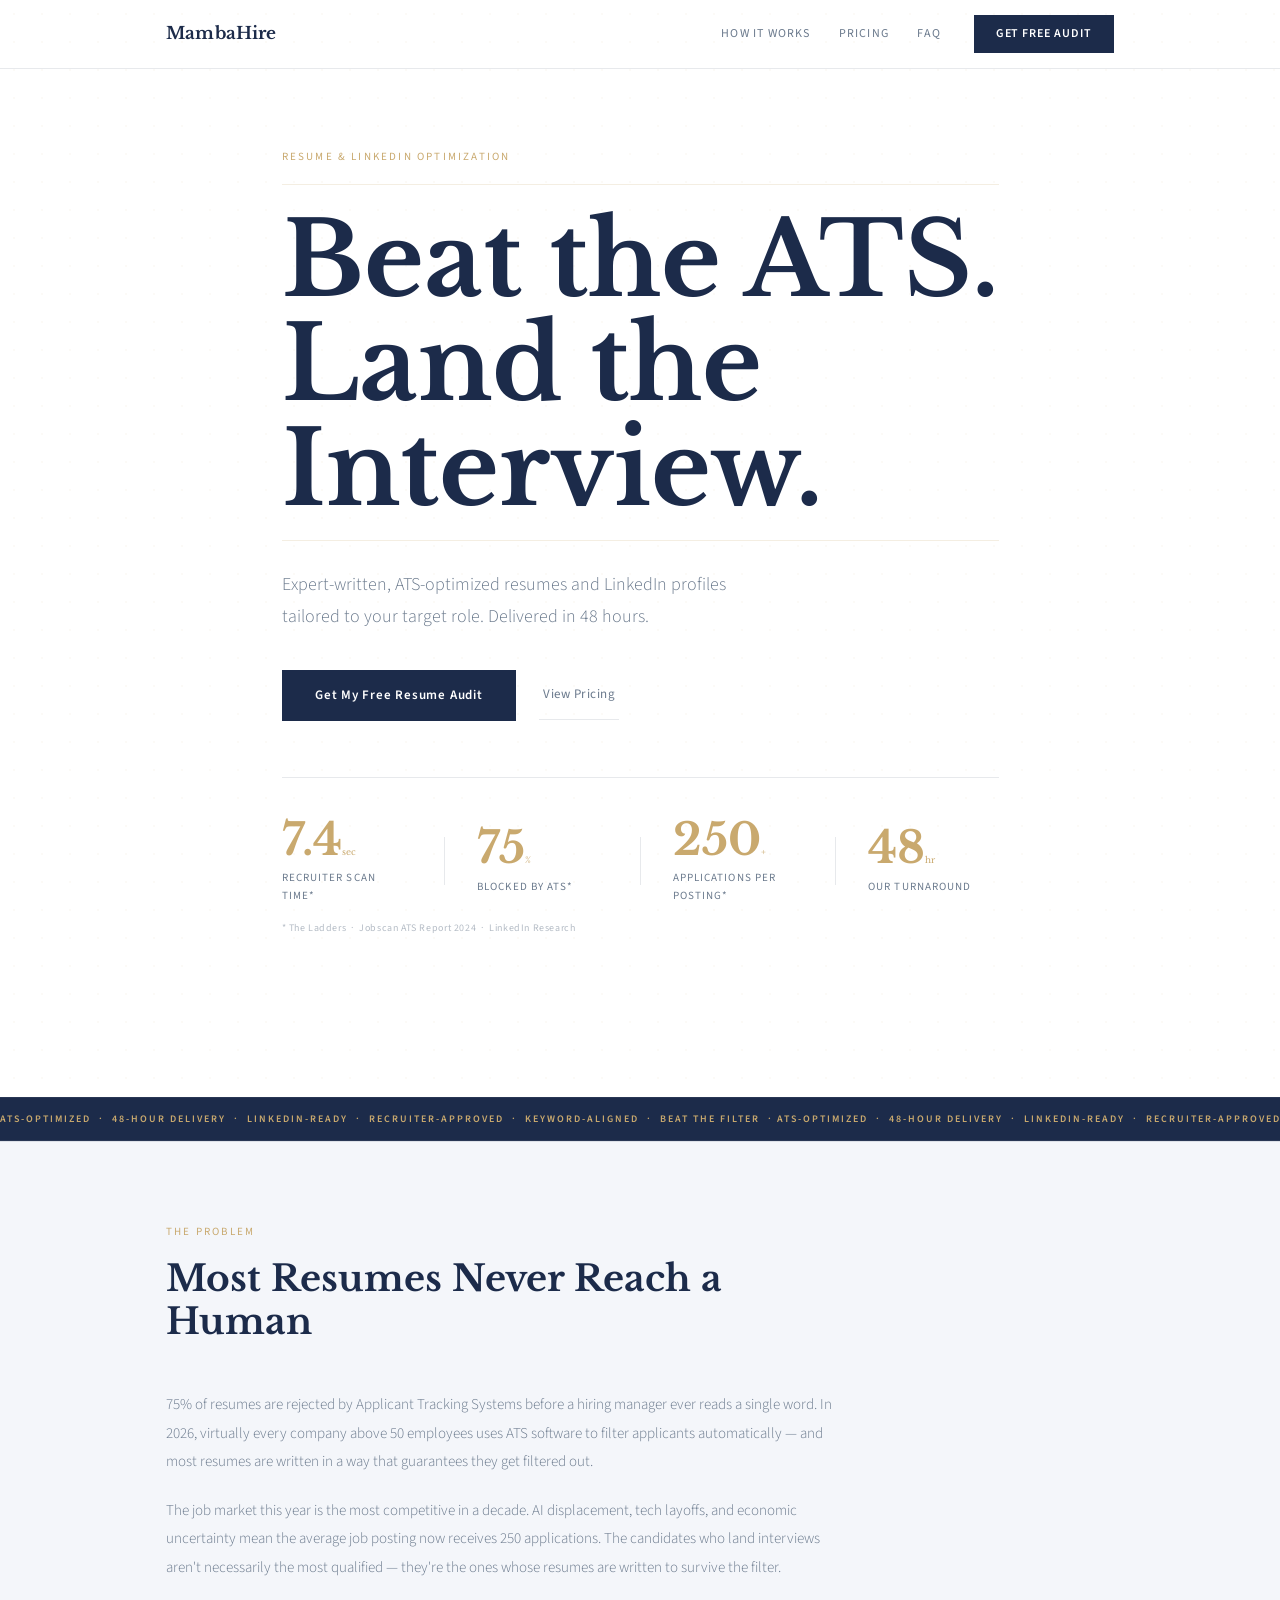
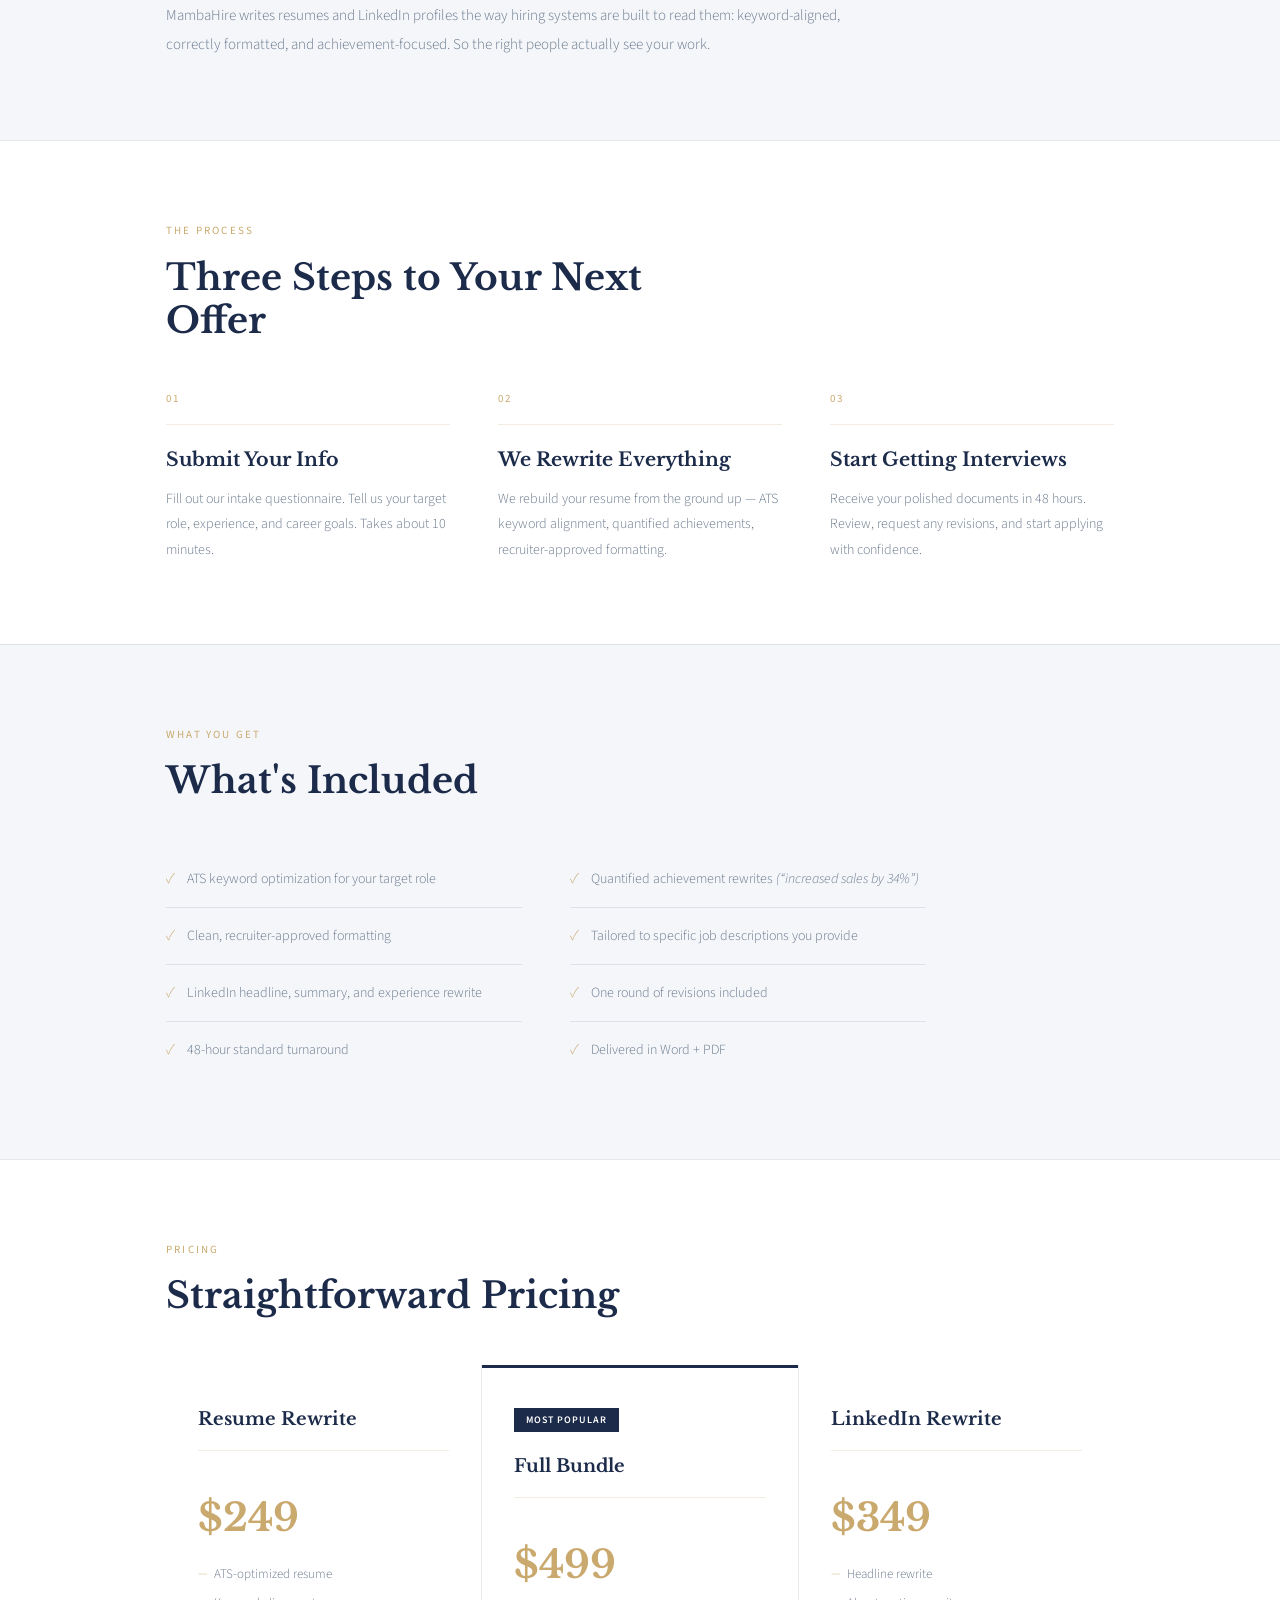
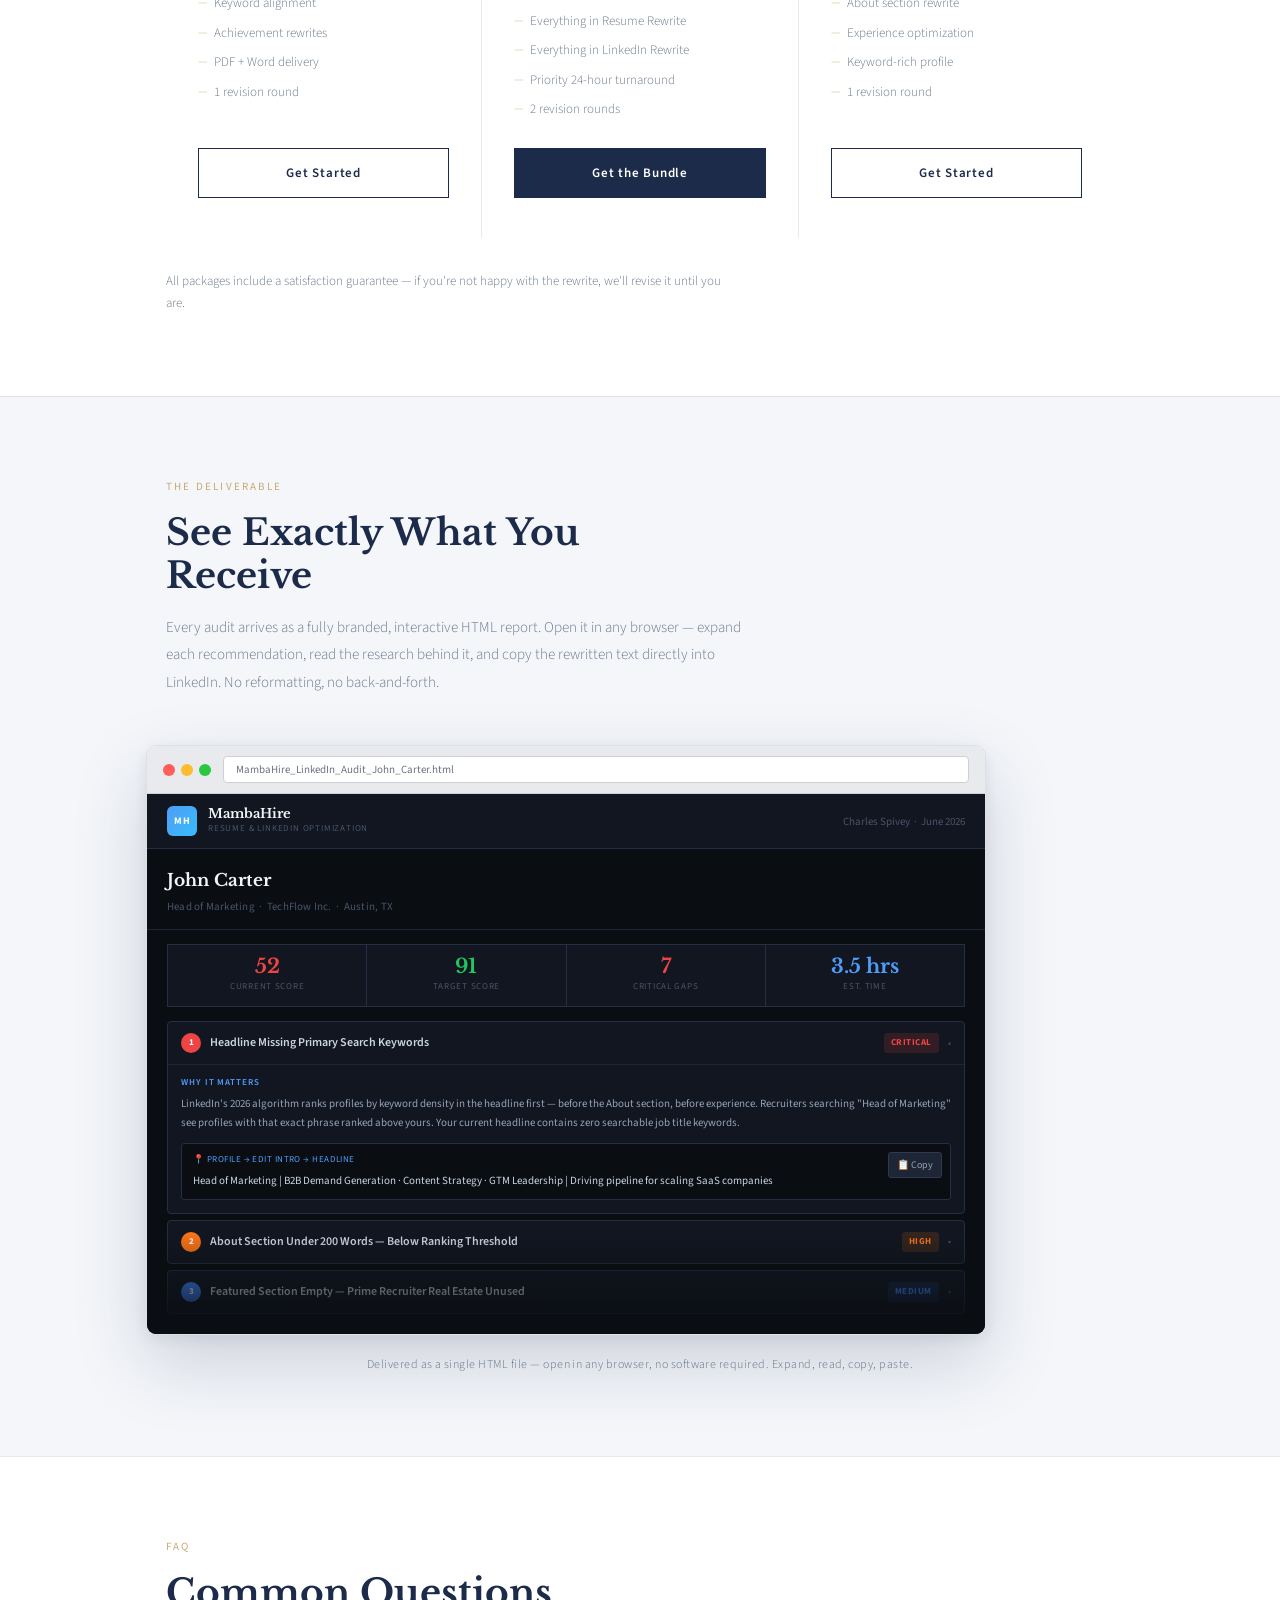
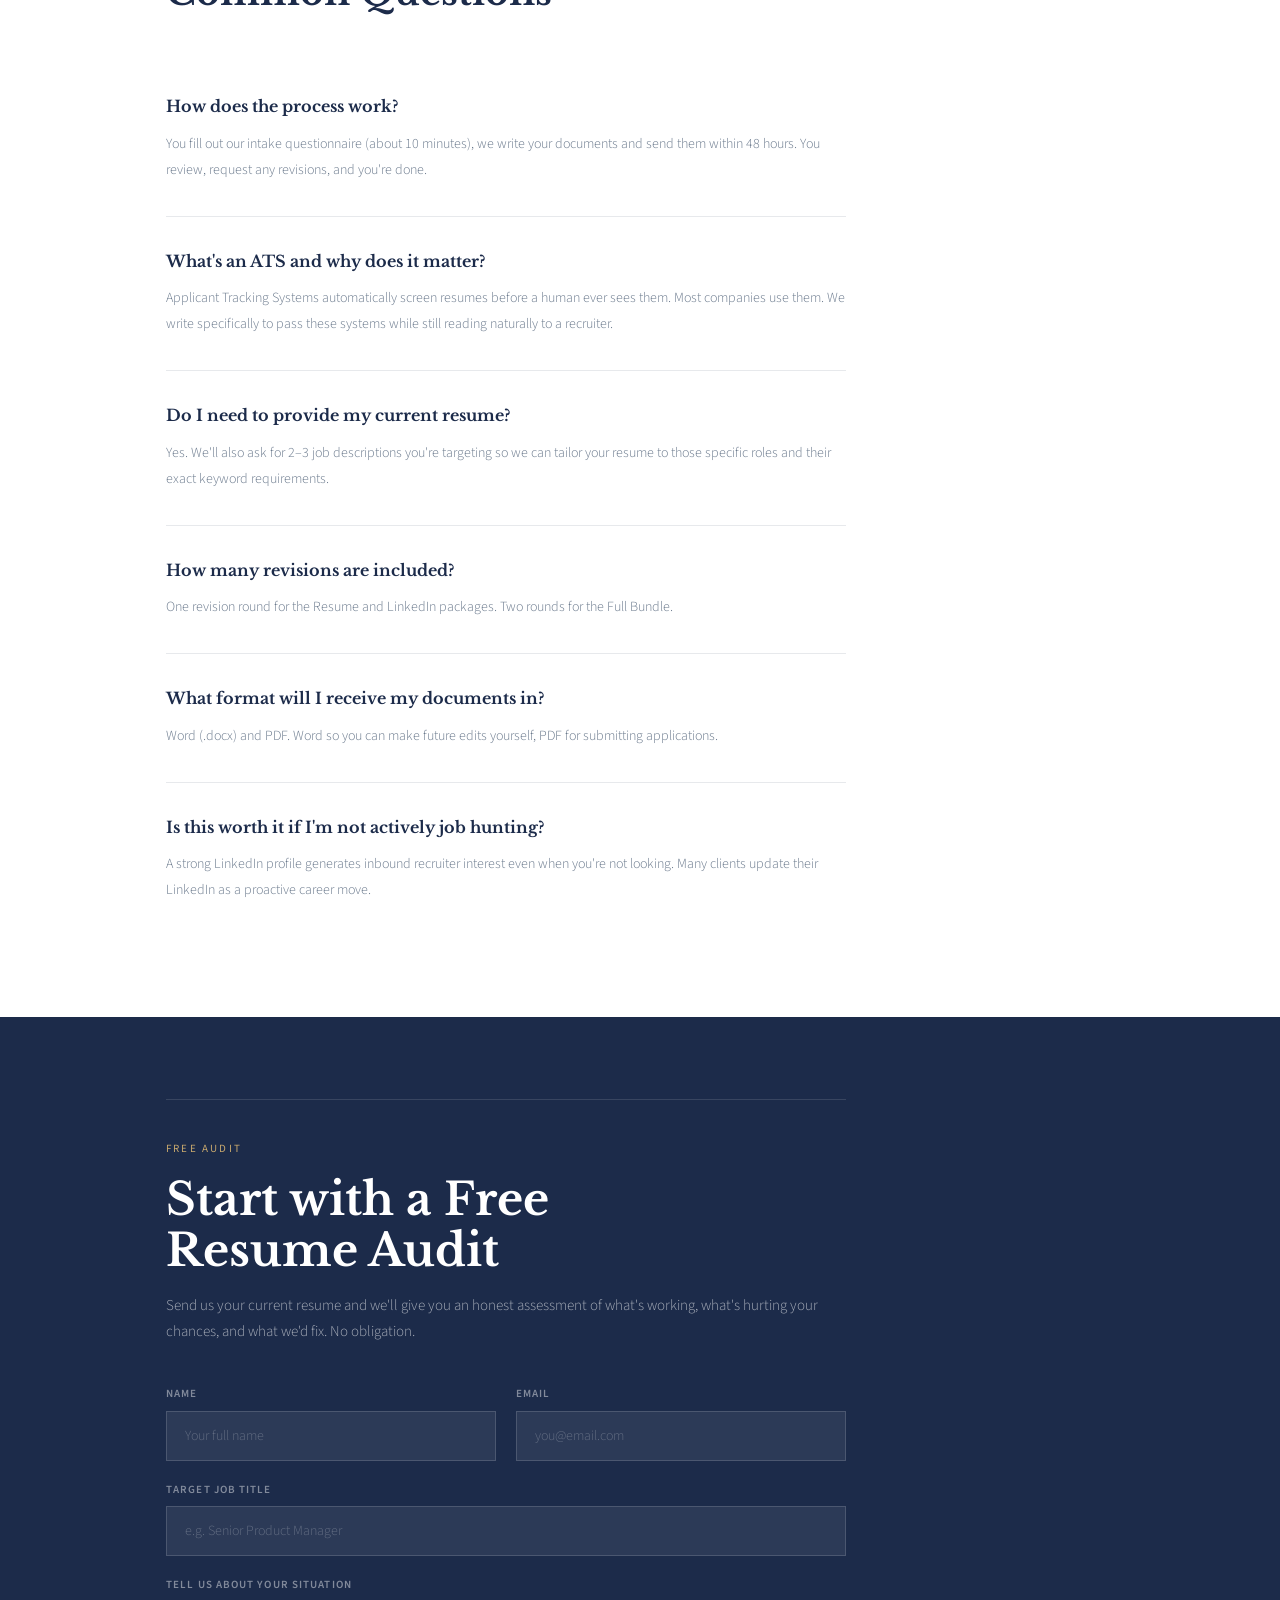
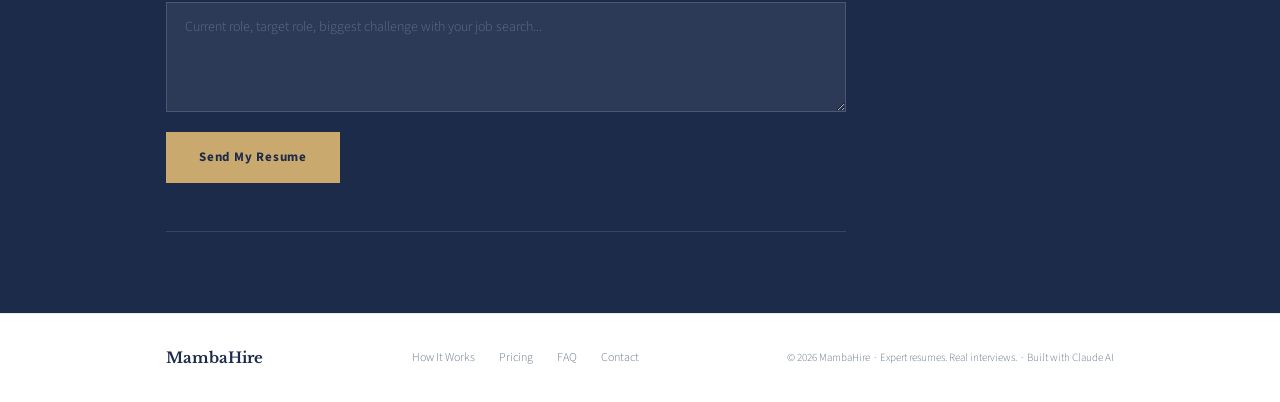
==== commit f99f18f6: "Replace fake stats/testimonials with honest data + deliverable preview Stats strip: 7.4sec recruiter" ====
--- a/index.html
+++ b/index.html
@@ -53,27 +53,35 @@
     </div>
     <div class="stats-strip">
       <div class="stat">
-        <span class="stat-num" data-target="500">0</span><span class="stat-suffix">+</span>
-        <span class="stat-label">Resumes Written</span>
+        <span class="stat-num">7.4</span><span class="stat-suffix">sec</span>
+        <span class="stat-label">Recruiter scan time*</span>
       </div>
       <div class="stat-divider" aria-hidden="true"></div>
       <div class="stat">
-        <span class="stat-num" data-target="94">0</span><span class="stat-suffix">%</span>
-        <span class="stat-label">Interview Rate</span>
+        <span class="stat-num" data-target="75">0</span><span class="stat-suffix">%</span>
+        <span class="stat-label">Blocked by ATS*</span>
+      </div>
+      <div class="stat-divider" aria-hidden="true"></div>
+      <div class="stat">
+        <span class="stat-num" data-target="250">0</span><span class="stat-suffix">+</span>
+        <span class="stat-label">Applications per posting*</span>
       </div>
       <div class="stat-divider" aria-hidden="true"></div>
       <div class="stat">
         <span class="stat-num" data-target="48">0</span><span class="stat-suffix">hr</span>
-        <span class="stat-label">Delivery</span>
-      </div>
-      <div class="stat-divider" aria-hidden="true"></div>
-      <div class="stat">
-        <span class="stat-num stat-text">ATS</span>
-        <span class="stat-label">Optimized</span>
-      </div>
-    </div>
-  </div>
-</section>
+        <span class="stat-label">Our turnaround</span>
+      </div>
+    </div>
+    <p class="stats-source">* The Ladders &nbsp;·&nbsp; Jobscan ATS Report 2024 &nbsp;·&nbsp; LinkedIn Research</p>
+  </div>
+</section>
+
+<div class="marquee" aria-hidden="true">
+  <div class="marquee-track">
+    <span>ATS-OPTIMIZED &nbsp;·&nbsp; 48-HOUR DELIVERY &nbsp;·&nbsp; LINKEDIN-READY &nbsp;·&nbsp; RECRUITER-APPROVED &nbsp;·&nbsp; KEYWORD-ALIGNED &nbsp;·&nbsp; BEAT THE FILTER &nbsp;·&nbsp; </span>
+    <span>ATS-OPTIMIZED &nbsp;·&nbsp; 48-HOUR DELIVERY &nbsp;·&nbsp; LINKEDIN-READY &nbsp;·&nbsp; RECRUITER-APPROVED &nbsp;·&nbsp; KEYWORD-ALIGNED &nbsp;·&nbsp; BEAT THE FILTER &nbsp;·&nbsp; </span>
+  </div>
+</div>
 
 <section class="problem" id="problem">
   <div class="section-inner">
@@ -204,33 +212,102 @@
   </div>
 </section>
 
-<section class="testimonials" id="testimonials">
-  <div class="section-inner">
-    <p class="eyebrow reveal">Results</p>
-    <h2 class="section-title reveal">Results That Speak</h2>
-    <div class="testimonial-list">
-      <blockquote class="testimonial reveal">
-        <p class="testimonial-quote">&ldquo;I had been applying for 3 months with zero callbacks. After MambaHire rewrote my resume, I had 4 interviews in the first two weeks.&rdquo;</p>
-        <hr class="card-rule" aria-hidden="true">
-        <footer class="testimonial-attr">
-          <strong>Daniel R.</strong> &nbsp;&middot;&nbsp; Software Engineer &nbsp;&middot;&nbsp; <span class="testimonial-result">Hired at a Series B startup</span>
-        </footer>
-      </blockquote>
-      <blockquote class="testimonial reveal">
-        <p class="testimonial-quote">&ldquo;The LinkedIn rewrite alone was worth it. My profile went from 10 views a week to recruiters reaching out daily.&rdquo;</p>
-        <hr class="card-rule" aria-hidden="true">
-        <footer class="testimonial-attr">
-          <strong>Priya M.</strong> &nbsp;&middot;&nbsp; Marketing Manager &nbsp;&middot;&nbsp; <span class="testimonial-result">Remote role in 30 days</span>
-        </footer>
-      </blockquote>
-      <blockquote class="testimonial reveal">
-        <p class="testimonial-quote">&ldquo;I was switching industries and had no idea how to position my experience. They made it make sense &mdash; and I got the job.&rdquo;</p>
-        <hr class="card-rule" aria-hidden="true">
-        <footer class="testimonial-attr">
-          <strong>Marcus T.</strong> &nbsp;&middot;&nbsp; Career Changer &nbsp;&middot;&nbsp; <span class="testimonial-result">Retail to operations</span>
-        </footer>
-      </blockquote>
-    </div>
+<section class="deliverable" id="deliverable">
+  <div class="section-inner">
+    <p class="eyebrow reveal">The Deliverable</p>
+    <h2 class="section-title reveal">See Exactly What You Receive</h2>
+    <p class="deliverable-sub reveal">Every audit arrives as a fully branded, interactive HTML report. Open it in any browser — expand each recommendation, read the research behind it, and copy the rewritten text directly into LinkedIn. No reformatting, no back-and-forth.</p>
+
+    <div class="browser-frame reveal">
+      <div class="browser-chrome">
+        <div class="browser-dots">
+          <span style="background:#FF5F57"></span>
+          <span style="background:#FEBC2E"></span>
+          <span style="background:#28C840"></span>
+        </div>
+        <div class="browser-bar">MambaHire_LinkedIn_Audit_John_Carter.html</div>
+      </div>
+      <div class="audit-mock">
+
+        <div class="am-header">
+          <div class="am-header-left">
+            <div class="am-mh-pill">MH</div>
+            <div>
+              <div class="am-brand-name">MambaHire</div>
+              <div class="am-brand-sub">Resume &amp; LinkedIn Optimization</div>
+            </div>
+          </div>
+          <div class="am-analyst-info">Charles Spivey &nbsp;&middot;&nbsp; June 2026</div>
+        </div>
+
+        <div class="am-client-block">
+          <div class="am-client-name">John Carter</div>
+          <div class="am-client-meta">Head of Marketing &nbsp;&middot;&nbsp; TechFlow Inc. &nbsp;&middot;&nbsp; Austin, TX</div>
+        </div>
+
+        <div class="am-score-row">
+          <div class="am-score-card">
+            <div class="am-score-num" style="color:#EF4444">52</div>
+            <div class="am-score-label">Current Score</div>
+          </div>
+          <div class="am-score-card">
+            <div class="am-score-num" style="color:#22C55E">91</div>
+            <div class="am-score-label">Target Score</div>
+          </div>
+          <div class="am-score-card">
+            <div class="am-score-num" style="color:#EF4444">7</div>
+            <div class="am-score-label">Critical Gaps</div>
+          </div>
+          <div class="am-score-card">
+            <div class="am-score-num" style="color:#4F9CF9">3.5 hrs</div>
+            <div class="am-score-label">Est. Time</div>
+          </div>
+        </div>
+
+        <div class="am-card-list">
+
+          <div class="am-rec-card am-rec-open">
+            <div class="am-rec-head">
+              <div class="am-rec-num" style="background:#EF4444">1</div>
+              <div class="am-rec-title">Headline Missing Primary Search Keywords</div>
+              <div class="am-rec-badge" style="background:rgba(239,68,68,0.15);color:#EF4444">Critical</div>
+              <div class="am-rec-chevron">▴</div>
+            </div>
+            <div class="am-rec-body">
+              <div class="am-rec-why-label">Why it matters</div>
+              <div class="am-rec-why">LinkedIn's 2026 algorithm ranks profiles by keyword density in the headline first — before the About section, before experience. Recruiters searching "Head of Marketing" see profiles with that exact phrase ranked above yours. Your current headline contains zero searchable job title keywords.</div>
+              <div class="am-rec-copy">
+                <div class="am-rec-copy-label">📍 Profile &rarr; Edit intro &rarr; Headline</div>
+                <div class="am-rec-copy-text">Head of Marketing | B2B Demand Generation &middot; Content Strategy &middot; GTM Leadership | Driving pipeline for scaling SaaS companies</div>
+                <button class="am-copy-btn">📋 Copy</button>
+              </div>
+            </div>
+          </div>
+
+          <div class="am-rec-card">
+            <div class="am-rec-head">
+              <div class="am-rec-num" style="background:#F97316">2</div>
+              <div class="am-rec-title">About Section Under 200 Words — Below Ranking Threshold</div>
+              <div class="am-rec-badge" style="background:rgba(249,115,22,0.15);color:#F97316">High</div>
+              <div class="am-rec-chevron">▾</div>
+            </div>
+          </div>
+
+          <div class="am-rec-card">
+            <div class="am-rec-head">
+              <div class="am-rec-num" style="background:#3B82F6">3</div>
+              <div class="am-rec-title">Featured Section Empty — Prime Recruiter Real Estate Unused</div>
+              <div class="am-rec-badge" style="background:rgba(59,130,246,0.15);color:#3B82F6">Medium</div>
+              <div class="am-rec-chevron">▾</div>
+            </div>
+          </div>
+
+        </div>
+        <div class="am-fade"></div>
+      </div>
+    </div>
+
+    <p class="deliverable-caption reveal">Delivered as a single HTML file &mdash; open in any browser, no software required. Expand, read, copy, paste.</p>
   </div>
 </section>
 
--- a/css/style.css
+++ b/css/style.css
@@ -151,6 +151,31 @@
 .stat-text { font-family: 'Libre Baskerville', serif; font-size: clamp(22px,2.8vw,36px); font-weight: 700; color: var(--gold); }
 .stat-label { display: block; font-size: 11px; letter-spacing: 0.1em; text-transform: uppercase; color: var(--muted); margin-top: 6px; }
 .stat-divider { width: 1px; height: 48px; background: var(--border); flex-shrink: 0; margin: 0 clamp(16px,2.5vw,36px); }
+.stats-source { font-size: 10px; letter-spacing: 0.06em; color: var(--muted); margin-top: 16px; opacity: 0.5; }
+
+/* ── Marquee ────────────────────────────────────────────── */
+.marquee {
+  overflow: hidden;
+  background: var(--navy);
+  border-top: 1px solid rgba(255,255,255,0.06);
+  border-bottom: 1px solid rgba(255,255,255,0.06);
+  padding: 13px 0;
+}
+.marquee:hover .marquee-track { animation-play-state: paused; }
+.marquee-track {
+  display: flex; width: max-content;
+  animation: marqueeScroll 42s linear infinite;
+}
+.marquee-track span {
+  white-space: nowrap;
+  font-family: 'Source Sans 3', sans-serif;
+  font-size: 10px; font-weight: 600; letter-spacing: 0.2em; text-transform: uppercase;
+  color: var(--gold); padding-right: 0;
+}
+@keyframes marqueeScroll {
+  from { transform: translateX(0); }
+  to   { transform: translateX(-50%); }
+}
 
 /* ── Problem ────────────────────────────────────────────── */
 .problem { background: var(--surface); border-top: 1px solid var(--border); }
@@ -216,17 +241,110 @@
 }
 .pricing-note { font-size: 13px; font-weight: 300; color: var(--muted); line-height: 1.7; max-width: 560px; }
 
-/* ── Testimonials ───────────────────────────────────────── */
-.testimonials { background: var(--surface); border-top: 1px solid var(--border); }
-.testimonial-list { display: flex; flex-direction: column; max-width: 760px; }
-.testimonial { padding: 40px 0; }
-.testimonial:first-child { padding-top: 0; }
-.testimonial-quote {
-  font-family: 'Libre Baskerville', serif; font-size: clamp(17px,1.8vw,22px);
-  font-style: italic; color: var(--navy); line-height: 1.55; margin-bottom: 24px;
-}
-.testimonial-attr { font-size: 13px; font-weight: 300; color: var(--muted); }
-.testimonial-result { color: var(--gold); }
+/* ── Deliverable Preview ────────────────────────────────── */
+.deliverable { background: var(--surface); border-top: 1px solid var(--border); }
+.deliverable .section-title { margin-bottom: 16px; }
+.deliverable-sub {
+  font-size: 15px; font-weight: 300; color: var(--muted);
+  max-width: 580px; line-height: 1.85; margin-bottom: 48px;
+}
+.deliverable-caption {
+  font-size: 12px; font-weight: 300; color: var(--muted);
+  margin-top: 20px; letter-spacing: 0.04em; text-align: center;
+}
+
+/* Browser chrome wrapper */
+.browser-frame {
+  border-radius: 10px; overflow: hidden;
+  box-shadow: 0 28px 72px rgba(28,43,74,0.18), 0 4px 16px rgba(28,43,74,0.08);
+  border: 1px solid var(--border);
+  max-width: 840px;
+}
+.browser-chrome {
+  background: #E8EAED; padding: 10px 16px;
+  display: flex; align-items: center; gap: 12px;
+  border-bottom: 1px solid #CDD0D4;
+}
+.browser-dots { display: flex; gap: 6px; flex-shrink: 0; }
+.browser-dots span { width: 12px; height: 12px; border-radius: 50%; display: block; }
+.browser-bar {
+  flex: 1; background: #fff; border-radius: 4px;
+  padding: 4px 12px; font-size: 11px; color: #6B7280;
+  font-family: 'Source Sans 3', sans-serif;
+  border: 1px solid #CDD0D4;
+  white-space: nowrap; overflow: hidden; text-overflow: ellipsis;
+}
+
+/* Audit mock interior — dark theme, all values hardcoded to avoid page variable bleed */
+.audit-mock { background: #0A0D12; position: relative; overflow: hidden; max-height: 560px; }
+
+.am-header {
+  background: #111620; padding: 12px 20px;
+  display: flex; align-items: center; justify-content: space-between;
+  border-bottom: 1px solid #252E42;
+}
+.am-header-left { display: flex; align-items: center; gap: 11px; }
+.am-mh-pill {
+  width: 30px; height: 30px; border-radius: 6px;
+  background: linear-gradient(135deg, #4F9CF9, #38BDF8);
+  display: flex; align-items: center; justify-content: center;
+  font-size: 10px; font-weight: 700; color: #fff; letter-spacing: 0.05em;
+  font-family: 'Source Sans 3', sans-serif; flex-shrink: 0;
+}
+.am-brand-name { font-family: 'Libre Baskerville', serif; font-size: 13px; font-weight: 700; color: #F1F5F9; line-height: 1.2; }
+.am-brand-sub { font-size: 9px; color: #475569; letter-spacing: 0.09em; text-transform: uppercase; }
+.am-analyst-info { font-size: 11px; color: #475569; font-family: 'Source Sans 3', sans-serif; }
+
+.am-client-block { padding: 18px 20px 14px; border-bottom: 1px solid #1E2535; }
+.am-client-name { font-family: 'Libre Baskerville', serif; font-size: 17px; font-weight: 700; color: #F1F5F9; margin-bottom: 3px; }
+.am-client-meta { font-size: 11px; color: #475569; letter-spacing: 0.02em; }
+
+.am-score-row {
+  display: grid; grid-template-columns: repeat(4,1fr);
+  gap: 1px; background: #252E42; margin: 14px 20px;
+  border: 1px solid #252E42;
+}
+.am-score-card { background: #111620; padding: 11px 12px; text-align: center; }
+.am-score-num { font-family: 'Libre Baskerville', serif; font-size: 20px; font-weight: 700; line-height: 1; margin-bottom: 4px; }
+.am-score-label { font-size: 9px; color: #475569; text-transform: uppercase; letter-spacing: 0.08em; }
+
+.am-card-list { padding: 0 20px 20px; display: flex; flex-direction: column; gap: 6px; }
+.am-rec-card { background: #111620; border: 1px solid #252E42; border-radius: 4px; overflow: hidden; }
+.am-rec-head { display: flex; align-items: center; gap: 9px; padding: 11px 13px; }
+.am-rec-num {
+  width: 20px; height: 20px; border-radius: 50%;
+  display: flex; align-items: center; justify-content: center;
+  font-size: 9px; font-weight: 700; color: #fff;
+  font-family: 'Source Sans 3', sans-serif; flex-shrink: 0;
+}
+.am-rec-title { flex: 1; font-size: 12px; font-weight: 600; color: #CBD5E1; line-height: 1.3; }
+.am-rec-badge {
+  font-size: 9px; font-weight: 700; letter-spacing: 0.06em;
+  text-transform: uppercase; padding: 3px 7px; border-radius: 3px; flex-shrink: 0;
+}
+.am-rec-chevron { font-size: 10px; color: #475569; flex-shrink: 0; }
+
+.am-rec-body { padding: 0 13px 13px; border-top: 1px solid #1E2535; display: none; }
+.am-rec-open .am-rec-body { display: block; }
+.am-rec-why-label {
+  font-size: 9px; font-weight: 600; letter-spacing: 0.1em; text-transform: uppercase;
+  color: #4F9CF9; margin: 11px 0 5px;
+}
+.am-rec-why { font-size: 11px; color: #94A3B8; line-height: 1.7; margin-bottom: 10px; }
+.am-rec-copy { background: #0A0D12; border: 1px solid #252E42; border-radius: 3px; padding: 9px 11px; position: relative; }
+.am-rec-copy-label { font-size: 9px; color: #4F9CF9; letter-spacing: 0.05em; margin-bottom: 5px; text-transform: uppercase; }
+.am-rec-copy-text { font-size: 11px; color: #CBD5E1; line-height: 1.6; padding-right: 60px; }
+.am-copy-btn {
+  position: absolute; top: 8px; right: 8px;
+  background: #1E2535; border: 1px solid #2E3A52;
+  color: #94A3B8; font-size: 10px; padding: 4px 8px; border-radius: 3px;
+  cursor: default; font-family: 'Source Sans 3', sans-serif;
+}
+.am-fade {
+  position: absolute; bottom: 0; left: 0; right: 0; height: 100px;
+  background: linear-gradient(to bottom, transparent, #0A0D12);
+  pointer-events: none;
+}
 
 /* ── FAQ ────────────────────────────────────────────────── */
 .faq { background: var(--bg); border-top: 1px solid var(--border); }
@@ -310,11 +428,17 @@
   .form-row { grid-template-columns: 1fr; }
   .footer-inner { flex-direction: column; gap: 16px; text-align: center; }
   .footer-links { flex-wrap: wrap; justify-content: center; }
+  .am-score-row { grid-template-columns: repeat(2,1fr); }
+  .browser-bar { display: none; }
+  .am-rec-title { font-size: 11px; }
+  .am-client-name { font-size: 15px; }
+  .audit-mock { max-height: 500px; }
 }
 
 @media (prefers-reduced-motion: reduce) {
   *, *::before, *::after { animation-duration: 0.01ms !important; transition-duration: 0.01ms !important; }
   .reveal { opacity: 1; transform: none; }
+  .marquee-track { animation: none; }
 }
 
 /* ── Hero entrance — orchestrated top-to-bottom ────────────
@@ -362,8 +486,8 @@
 .pricing-cards .pricing-card:nth-child(2) { transition-delay: 160ms; }
 .pricing-cards .pricing-card:nth-child(3) { transition-delay: 320ms; }
 
-/* ── Testimonials — slide from left instead of up ───────── */
-.testimonial.reveal { transform: translateX(-20px); }
+/* ── Deliverable frame — slide from left instead of up ─── */
+.browser-frame.reveal { transform: translateX(-20px); }
 
 /* ── Interaction polish ─────────────────────────────────── */
 .step-num { transition: color 0.25s; }
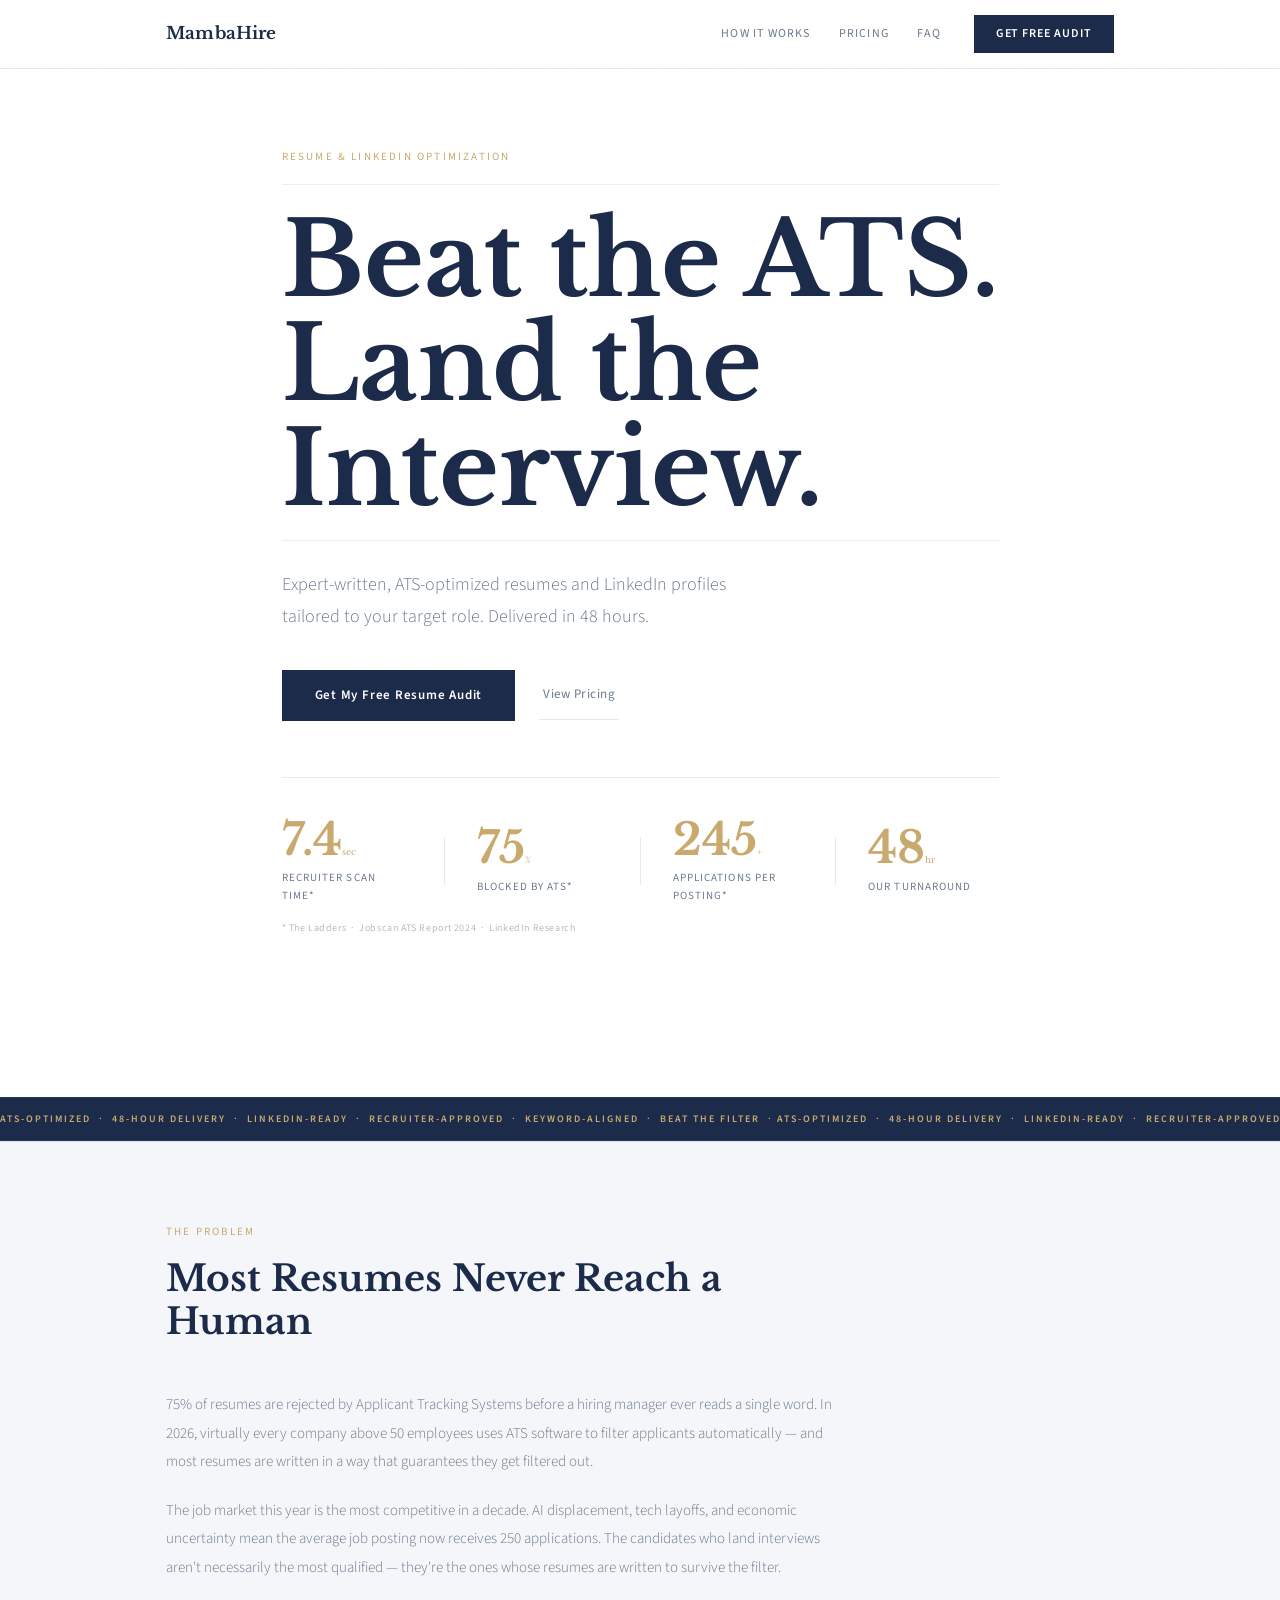
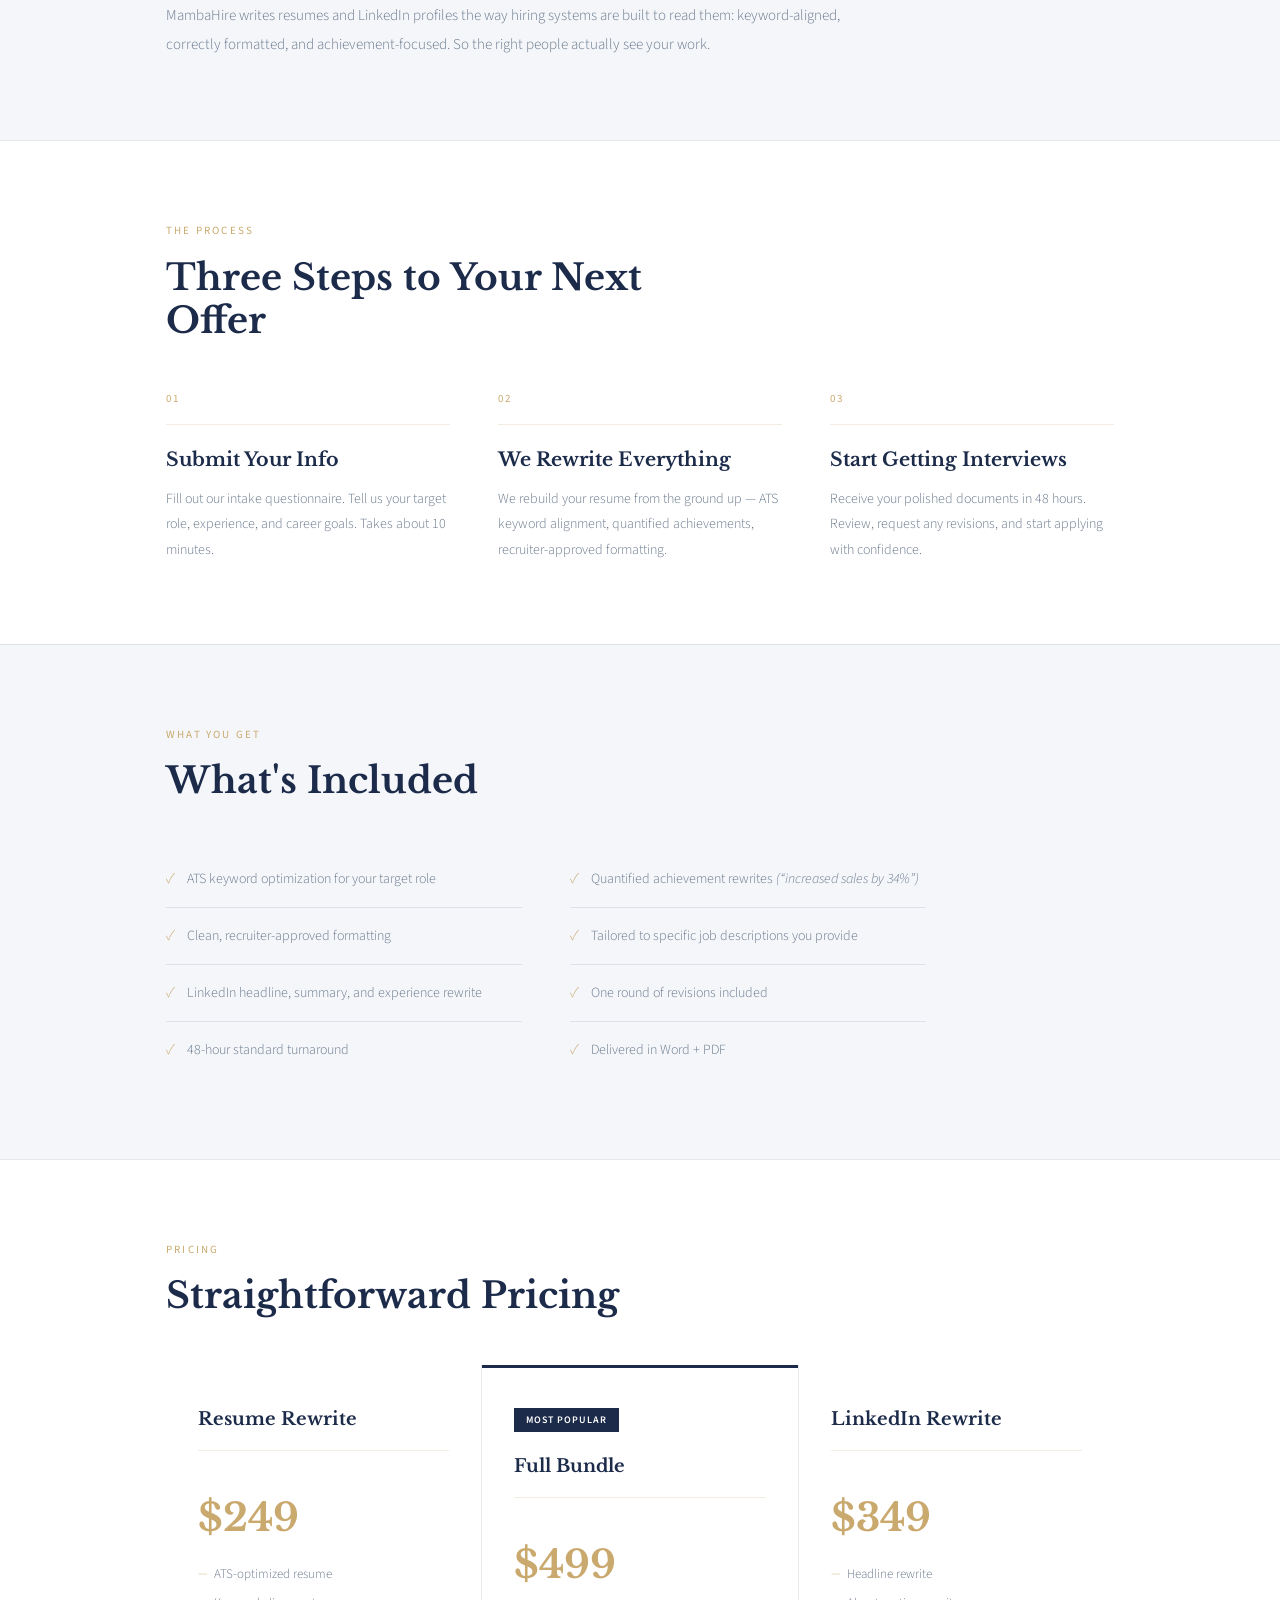
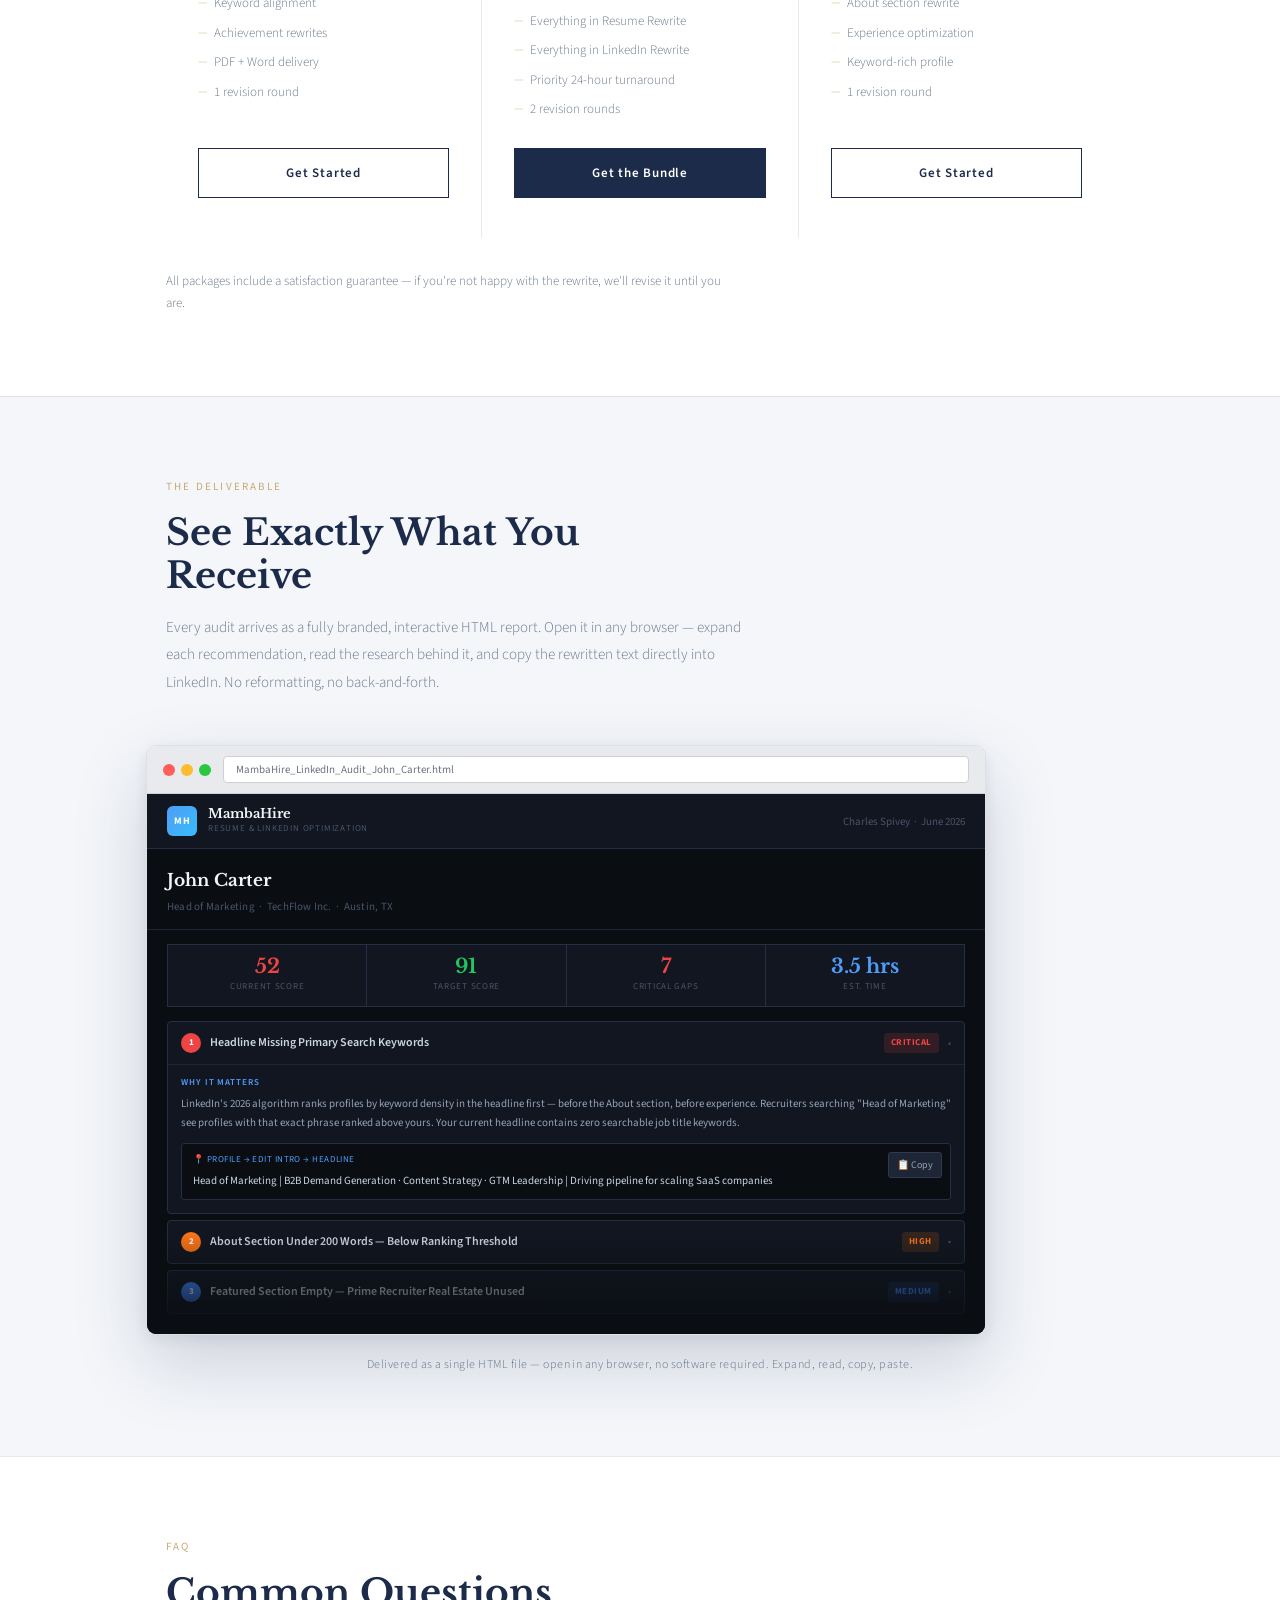
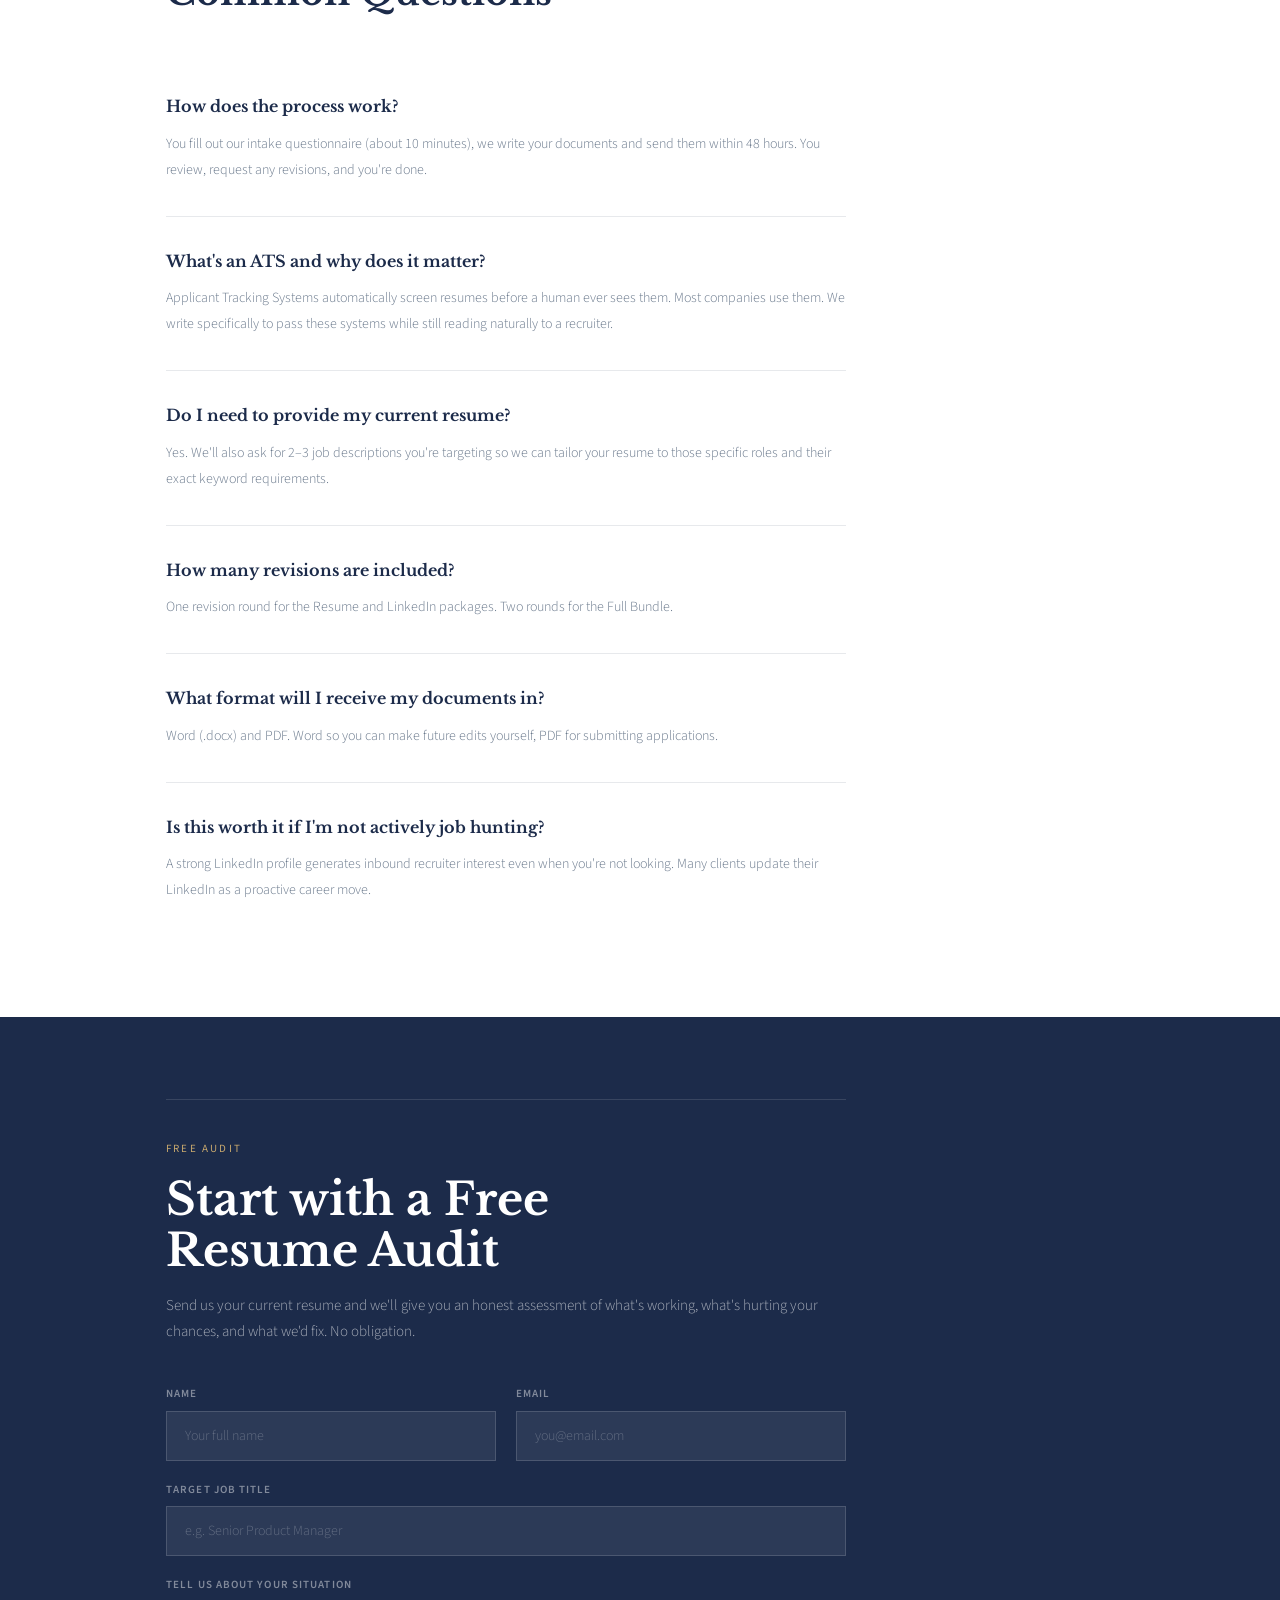
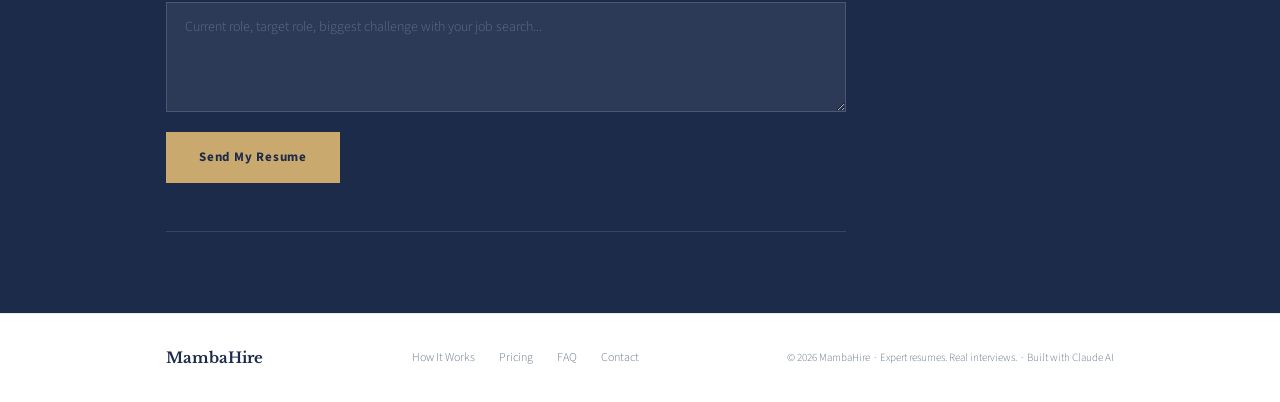
==== commit b56ff973: "Slow 250 counter to 3.8s — reads data-duration per stat element" ====
--- a/index.html
+++ b/index.html
@@ -63,7 +63,7 @@
       </div>
       <div class="stat-divider" aria-hidden="true"></div>
       <div class="stat">
-        <span class="stat-num" data-target="250">0</span><span class="stat-suffix">+</span>
+        <span class="stat-num" data-target="250" data-duration="3800">0</span><span class="stat-suffix">+</span>
         <span class="stat-label">Applications per posting*</span>
       </div>
       <div class="stat-divider" aria-hidden="true"></div>
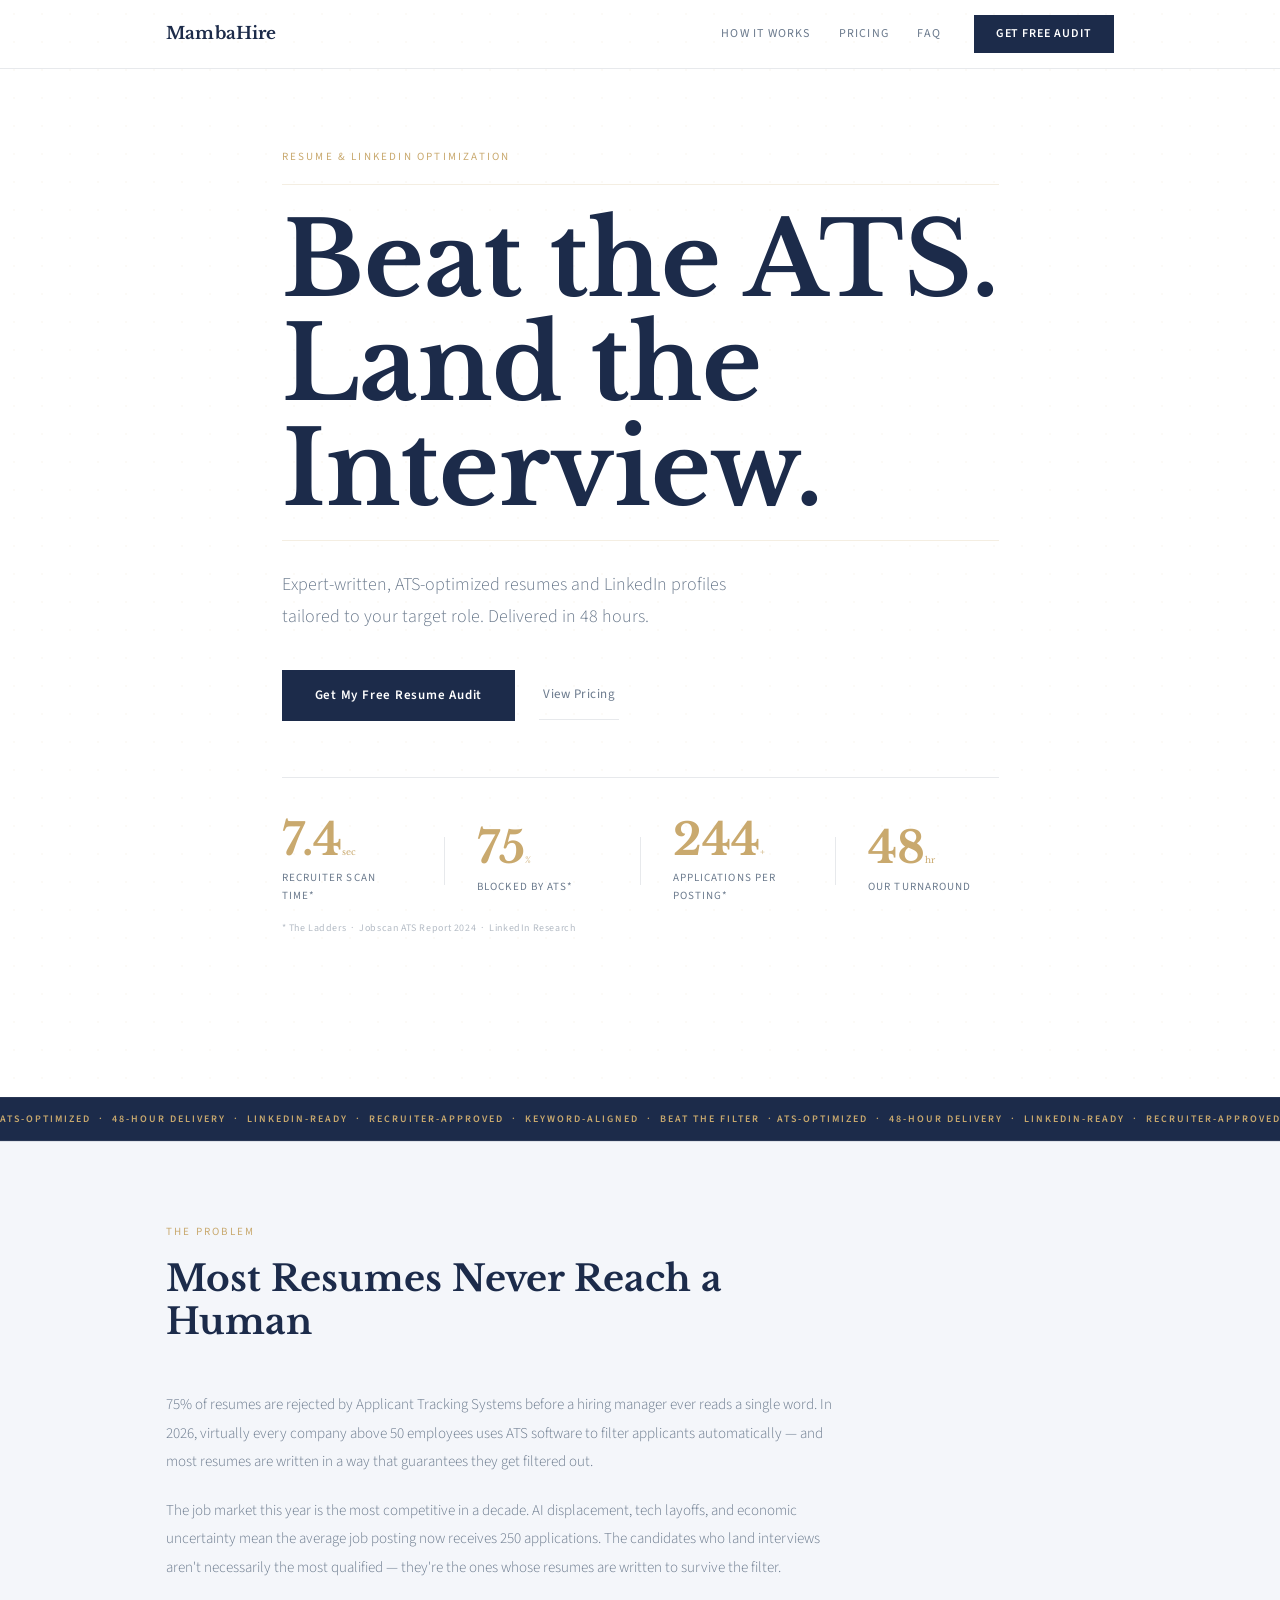
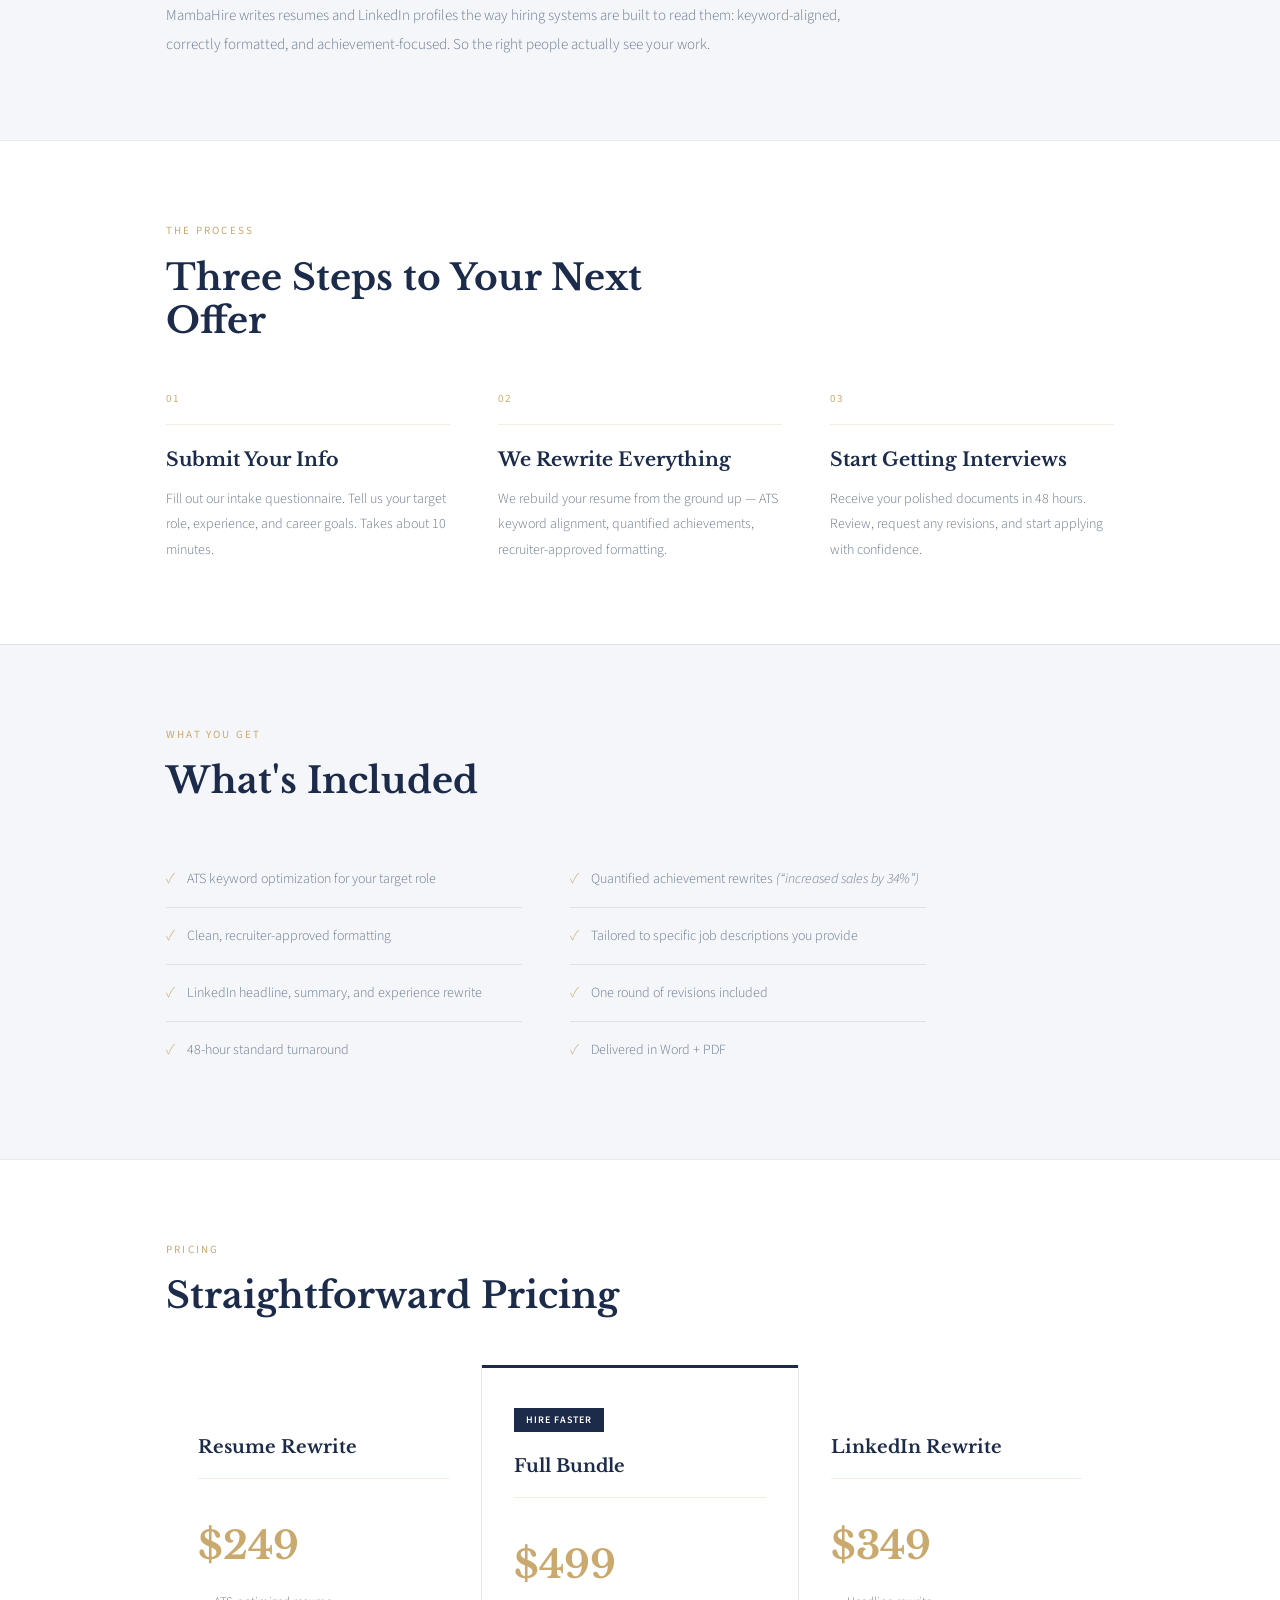
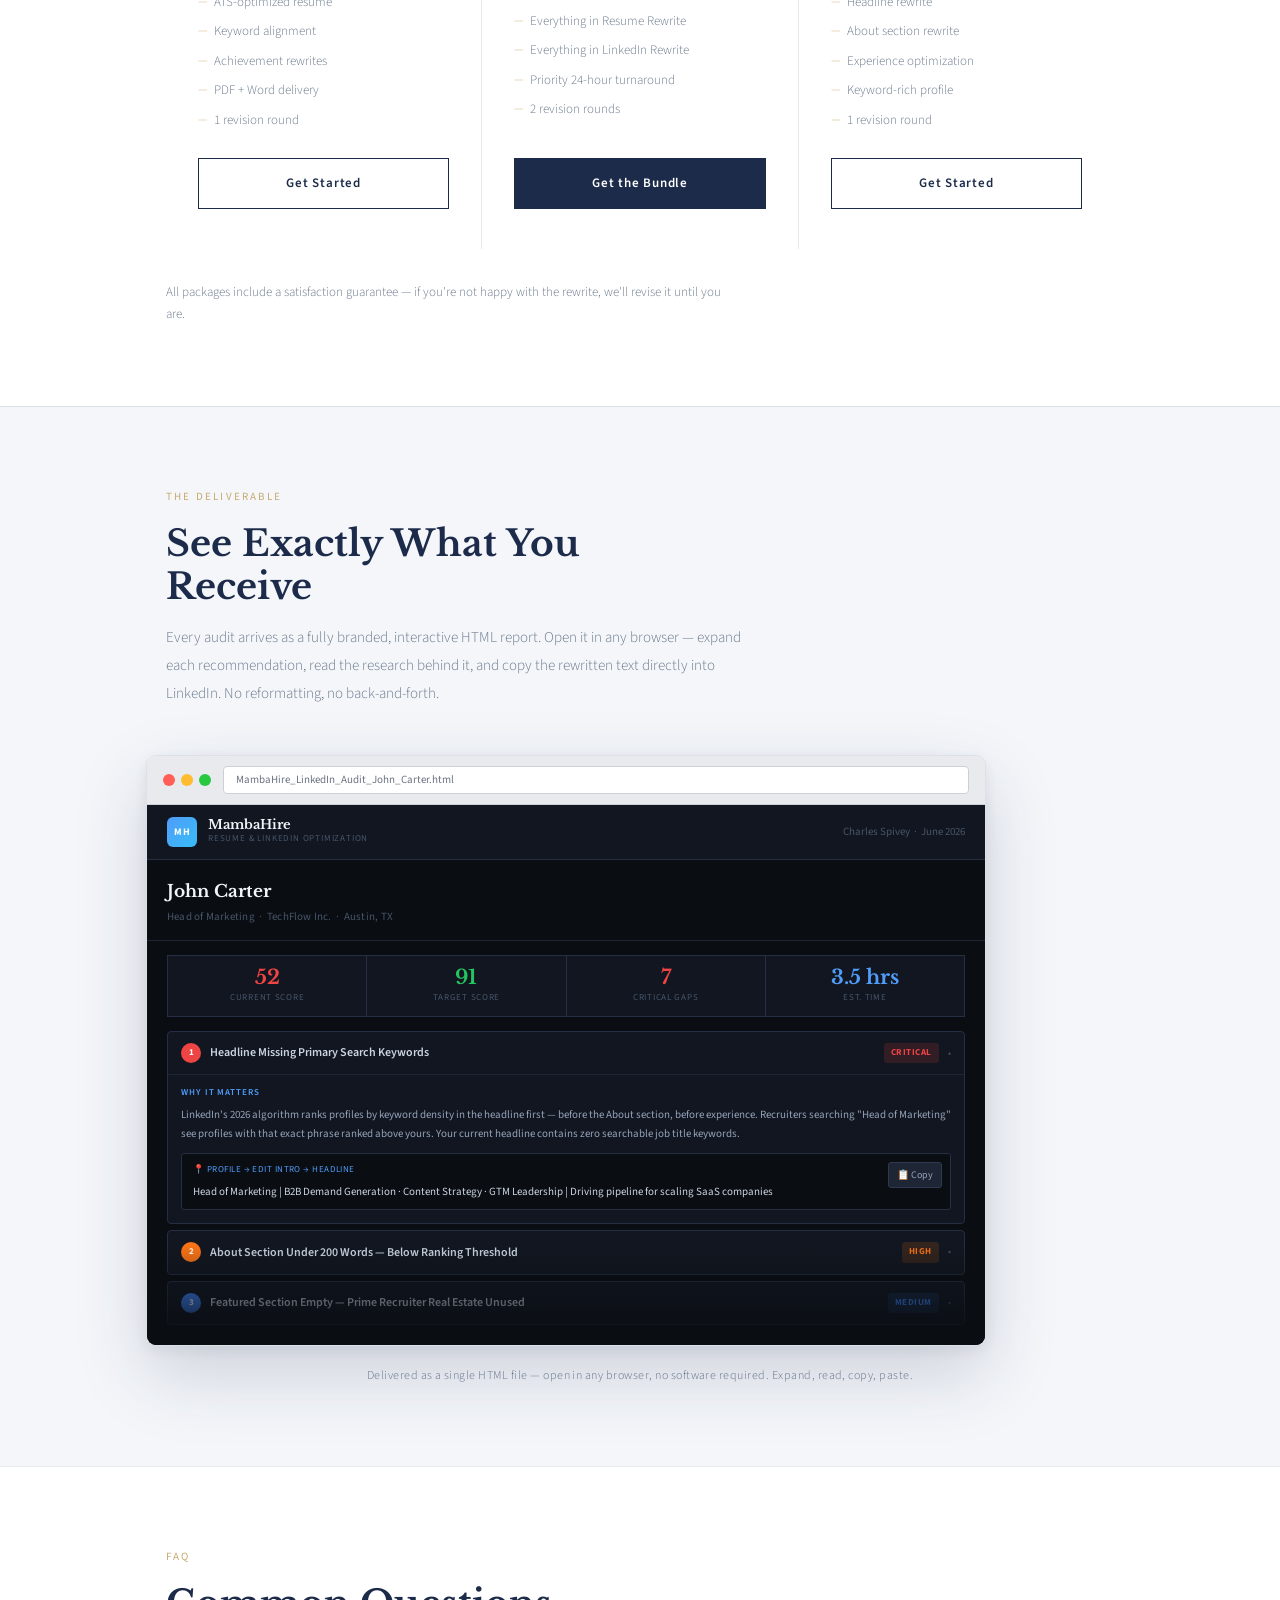
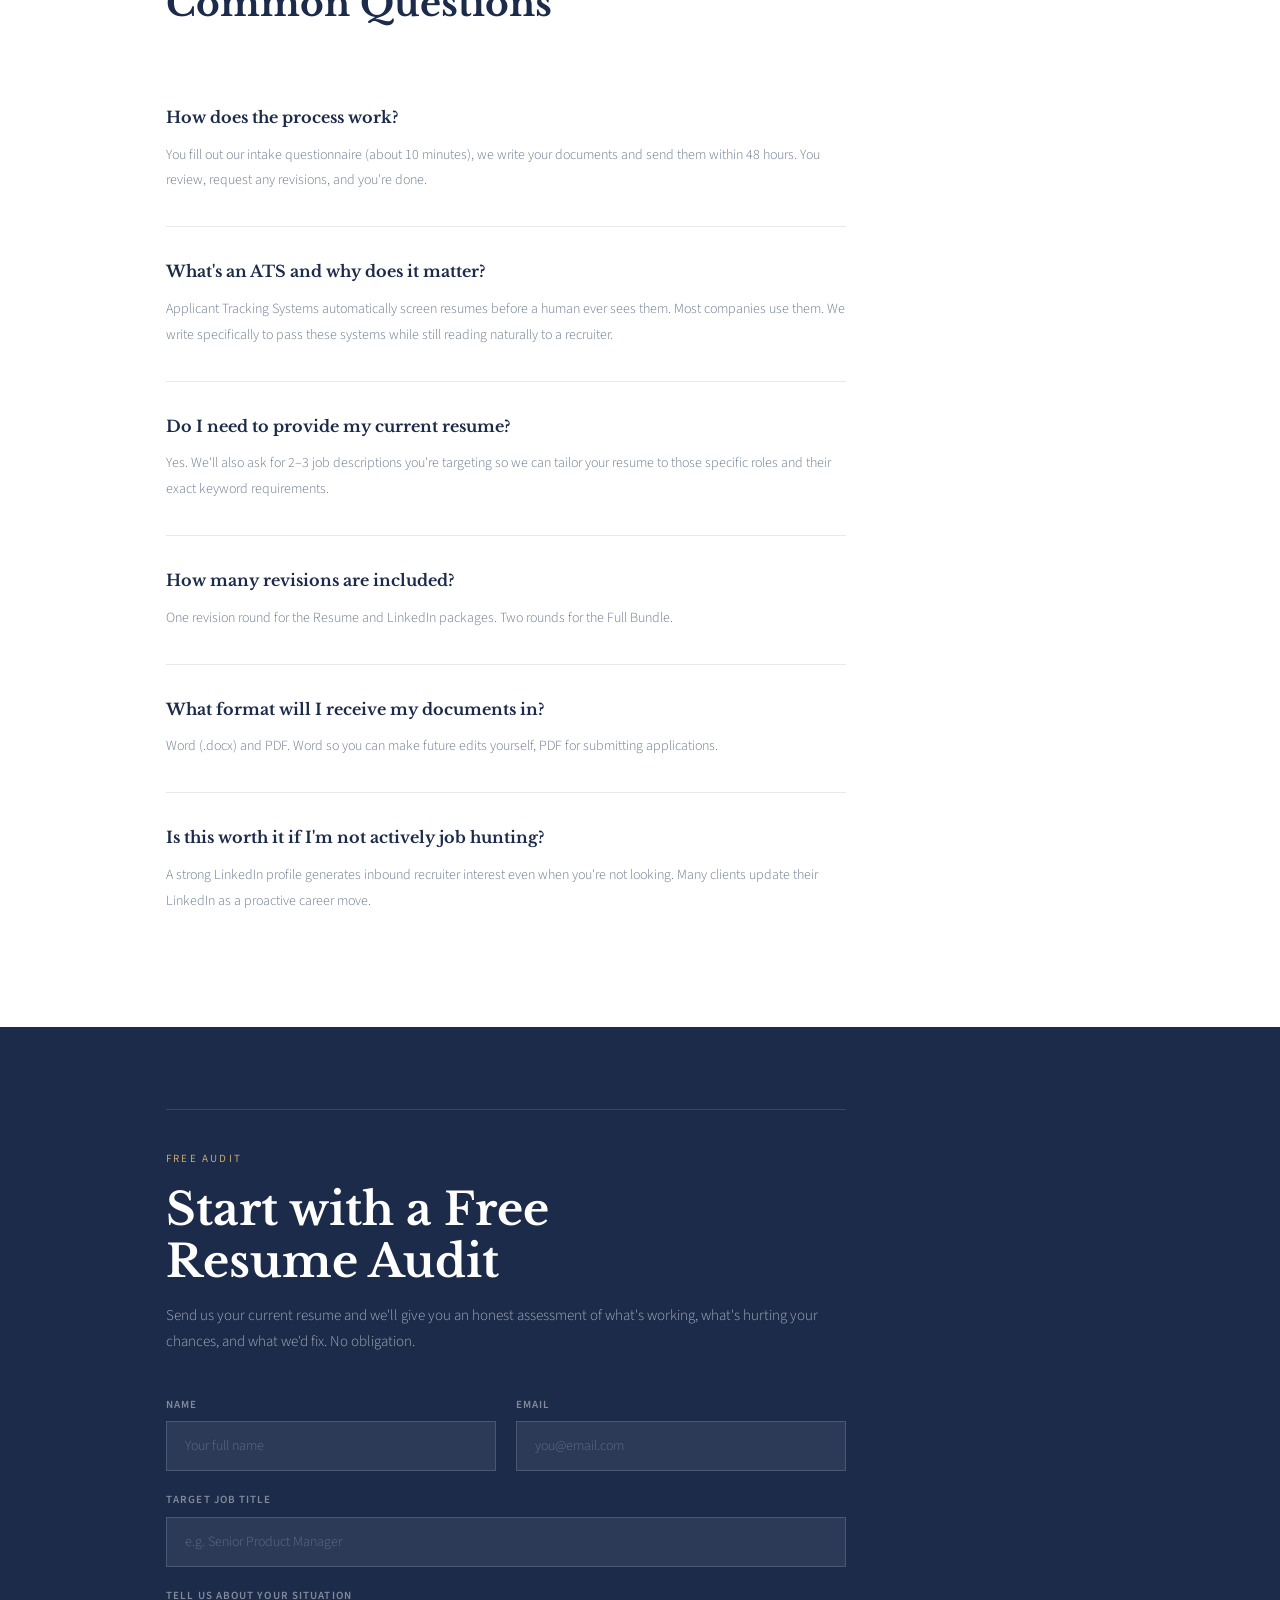
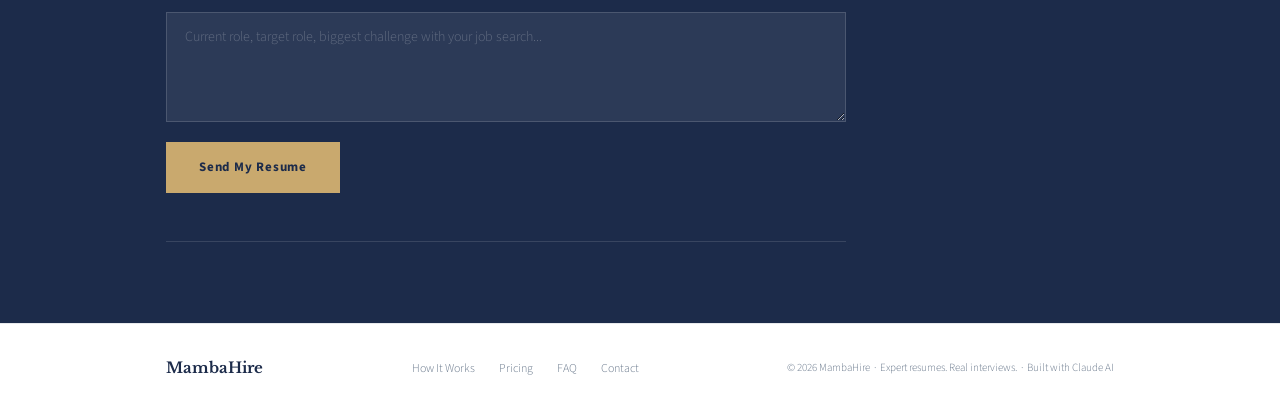
==== commit ca28764e: "Fix pricing card alignment + replace 'Most Popular' with 'Hire Faster'" ====
--- a/index.html
+++ b/index.html
@@ -80,6 +80,8 @@
   <div class="marquee-track">
     <span>ATS-OPTIMIZED &nbsp;·&nbsp; 48-HOUR DELIVERY &nbsp;·&nbsp; LINKEDIN-READY &nbsp;·&nbsp; RECRUITER-APPROVED &nbsp;·&nbsp; KEYWORD-ALIGNED &nbsp;·&nbsp; BEAT THE FILTER &nbsp;·&nbsp; </span>
     <span>ATS-OPTIMIZED &nbsp;·&nbsp; 48-HOUR DELIVERY &nbsp;·&nbsp; LINKEDIN-READY &nbsp;·&nbsp; RECRUITER-APPROVED &nbsp;·&nbsp; KEYWORD-ALIGNED &nbsp;·&nbsp; BEAT THE FILTER &nbsp;·&nbsp; </span>
+    <span>ATS-OPTIMIZED &nbsp;·&nbsp; 48-HOUR DELIVERY &nbsp;·&nbsp; LINKEDIN-READY &nbsp;·&nbsp; RECRUITER-APPROVED &nbsp;·&nbsp; KEYWORD-ALIGNED &nbsp;·&nbsp; BEAT THE FILTER &nbsp;·&nbsp; </span>
+    <span>ATS-OPTIMIZED &nbsp;·&nbsp; 48-HOUR DELIVERY &nbsp;·&nbsp; LINKEDIN-READY &nbsp;·&nbsp; RECRUITER-APPROVED &nbsp;·&nbsp; KEYWORD-ALIGNED &nbsp;·&nbsp; BEAT THE FILTER &nbsp;·&nbsp; </span>
   </div>
 </div>
 
@@ -169,6 +171,7 @@
     <h2 class="section-title reveal">Straightforward Pricing</h2>
     <div class="pricing-cards">
       <div class="pricing-card reveal">
+        <div class="plan-badge plan-badge--hidden" aria-hidden="true"></div>
         <h3 class="plan-name">Resume Rewrite</h3>
         <hr class="card-rule" aria-hidden="true">
         <p class="plan-price">$249</p>
@@ -182,7 +185,7 @@
         <a href="https://buy.stripe.com/9B6dR99ZLh25aId5yaf3a00" class="btn btn-outline" target="_blank" rel="noopener">Get Started</a>
       </div>
       <div class="pricing-card pricing-card--featured reveal">
-        <div class="plan-badge">Most Popular</div>
+        <div class="plan-badge">Hire Faster</div>
         <h3 class="plan-name">Full Bundle</h3>
         <hr class="card-rule" aria-hidden="true">
         <p class="plan-price">$499</p>
@@ -195,6 +198,7 @@
         <a href="https://buy.stripe.com/6oUaEXb3P3bfcQl6Cef3a02" class="btn" target="_blank" rel="noopener">Get the Bundle</a>
       </div>
       <div class="pricing-card reveal">
+        <div class="plan-badge plan-badge--hidden" aria-hidden="true"></div>
         <h3 class="plan-name">LinkedIn Rewrite</h3>
         <hr class="card-rule" aria-hidden="true">
         <p class="plan-price">$349</p>
--- a/css/style.css
+++ b/css/style.css
@@ -174,7 +174,7 @@
 }
 @keyframes marqueeScroll {
   from { transform: translateX(0); }
-  to   { transform: translateX(-50%); }
+  to   { transform: translateX(-25%); }
 }
 
 /* ── Problem ────────────────────────────────────────────── */
@@ -222,6 +222,7 @@
   font-size: 10px; font-weight: 600; letter-spacing: 0.1em; text-transform: uppercase;
   margin-bottom: 20px; align-self: flex-start;
 }
+.plan-badge--hidden { visibility: hidden; }
 .plan-name {
   font-family: 'Libre Baskerville', serif; font-size: 18px; font-weight: 700;
   color: var(--navy); margin-bottom: 8px;
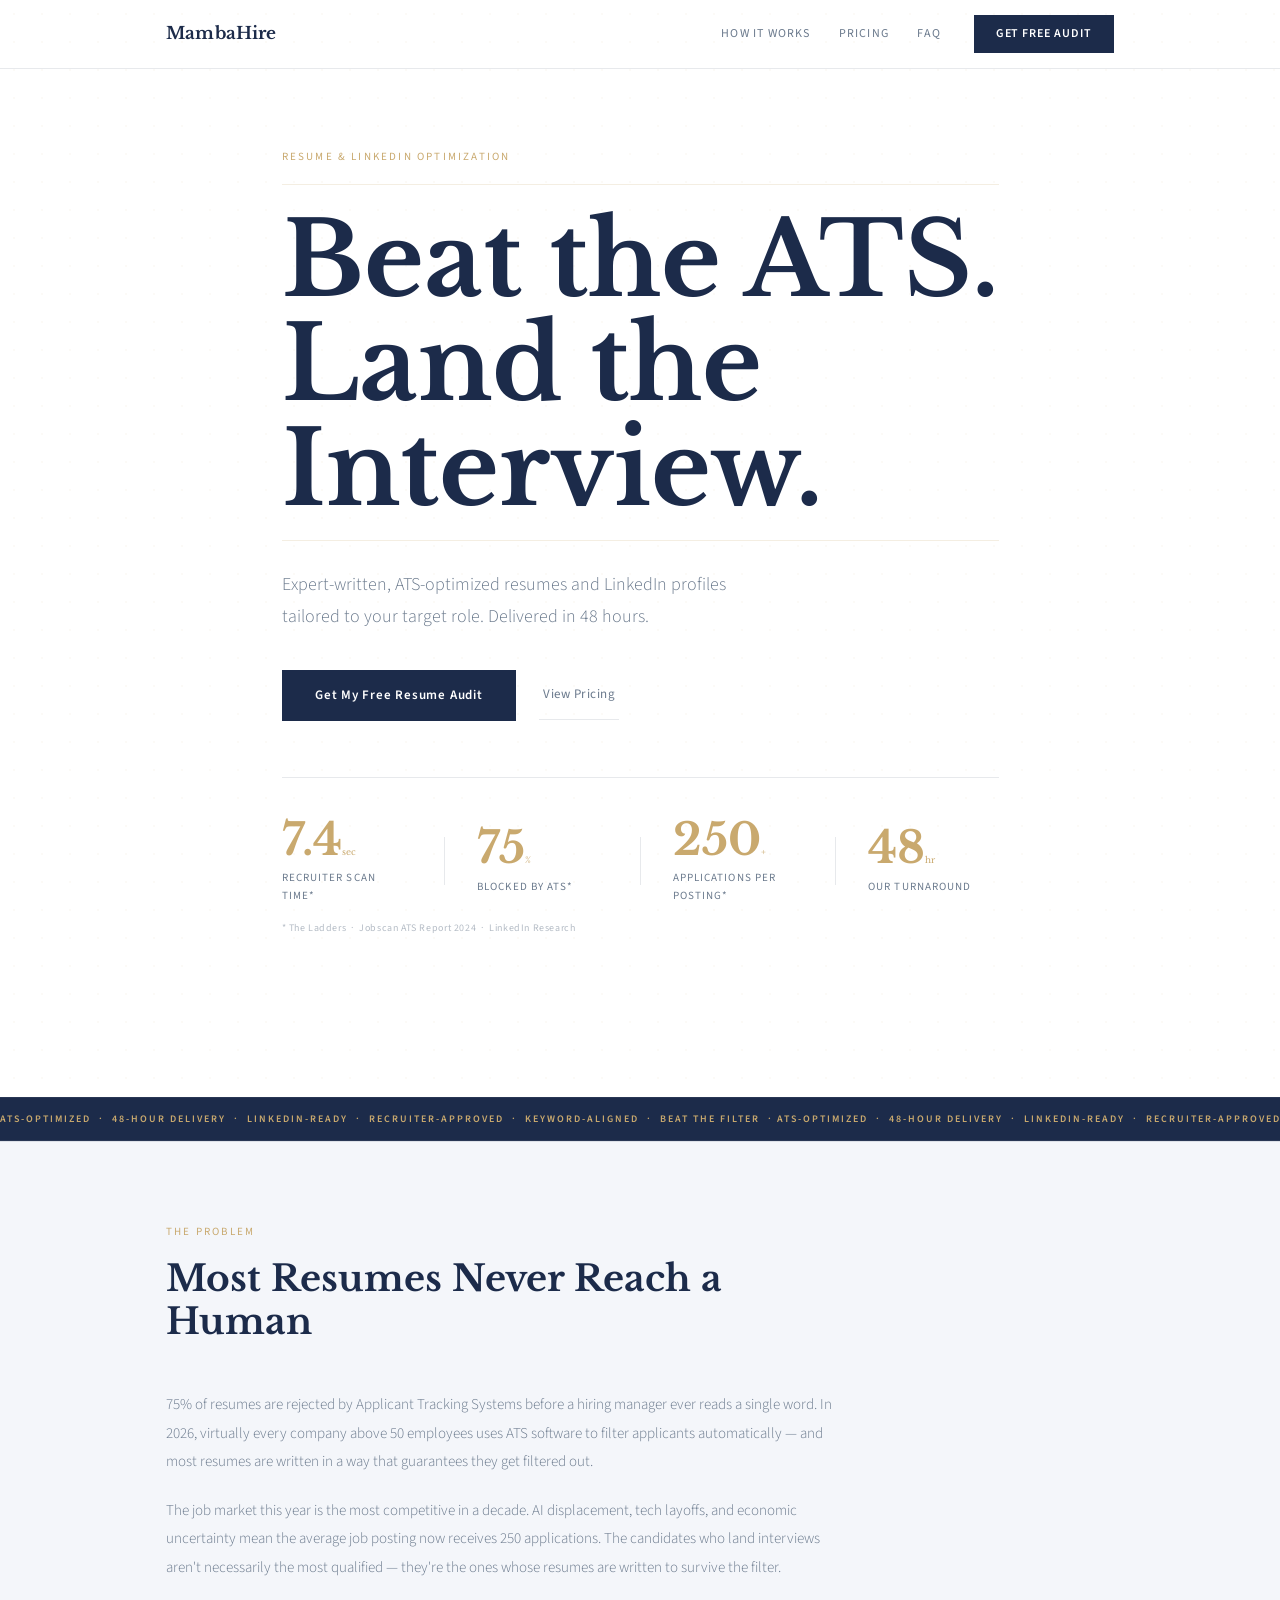
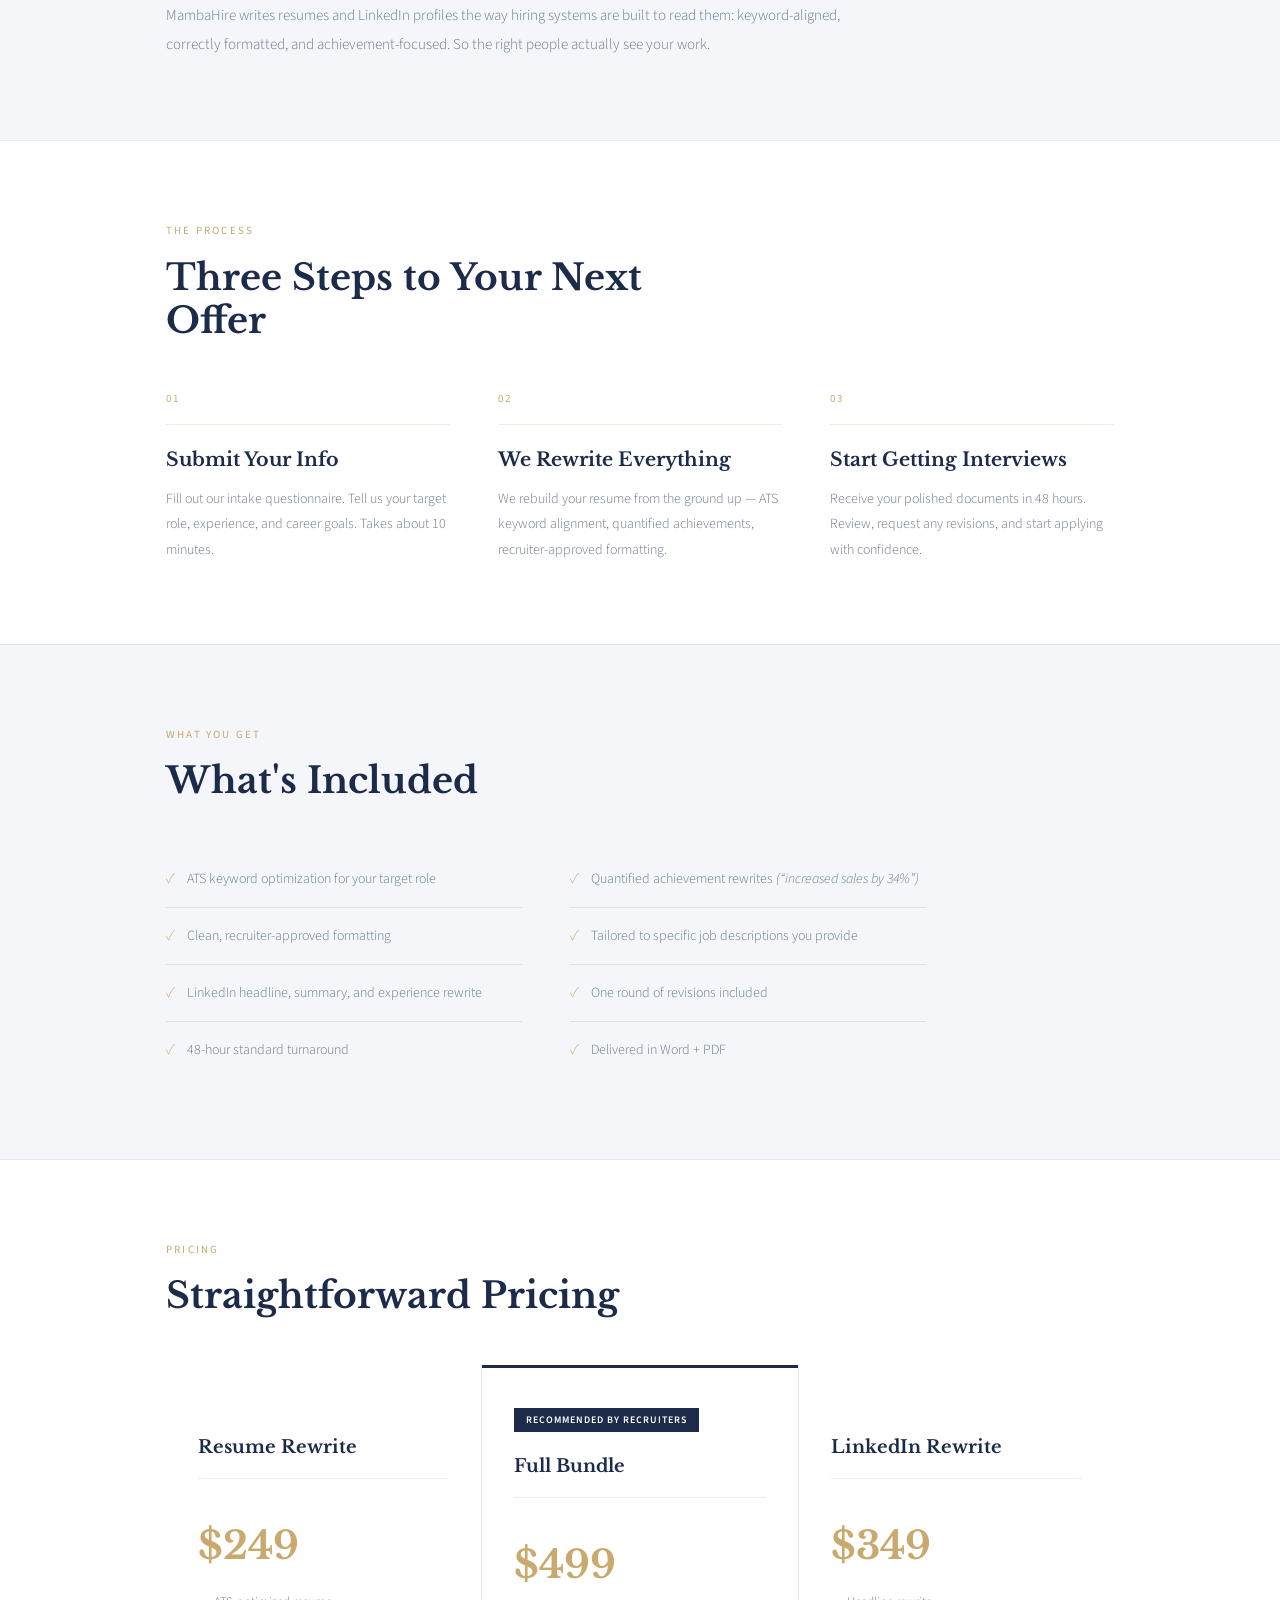
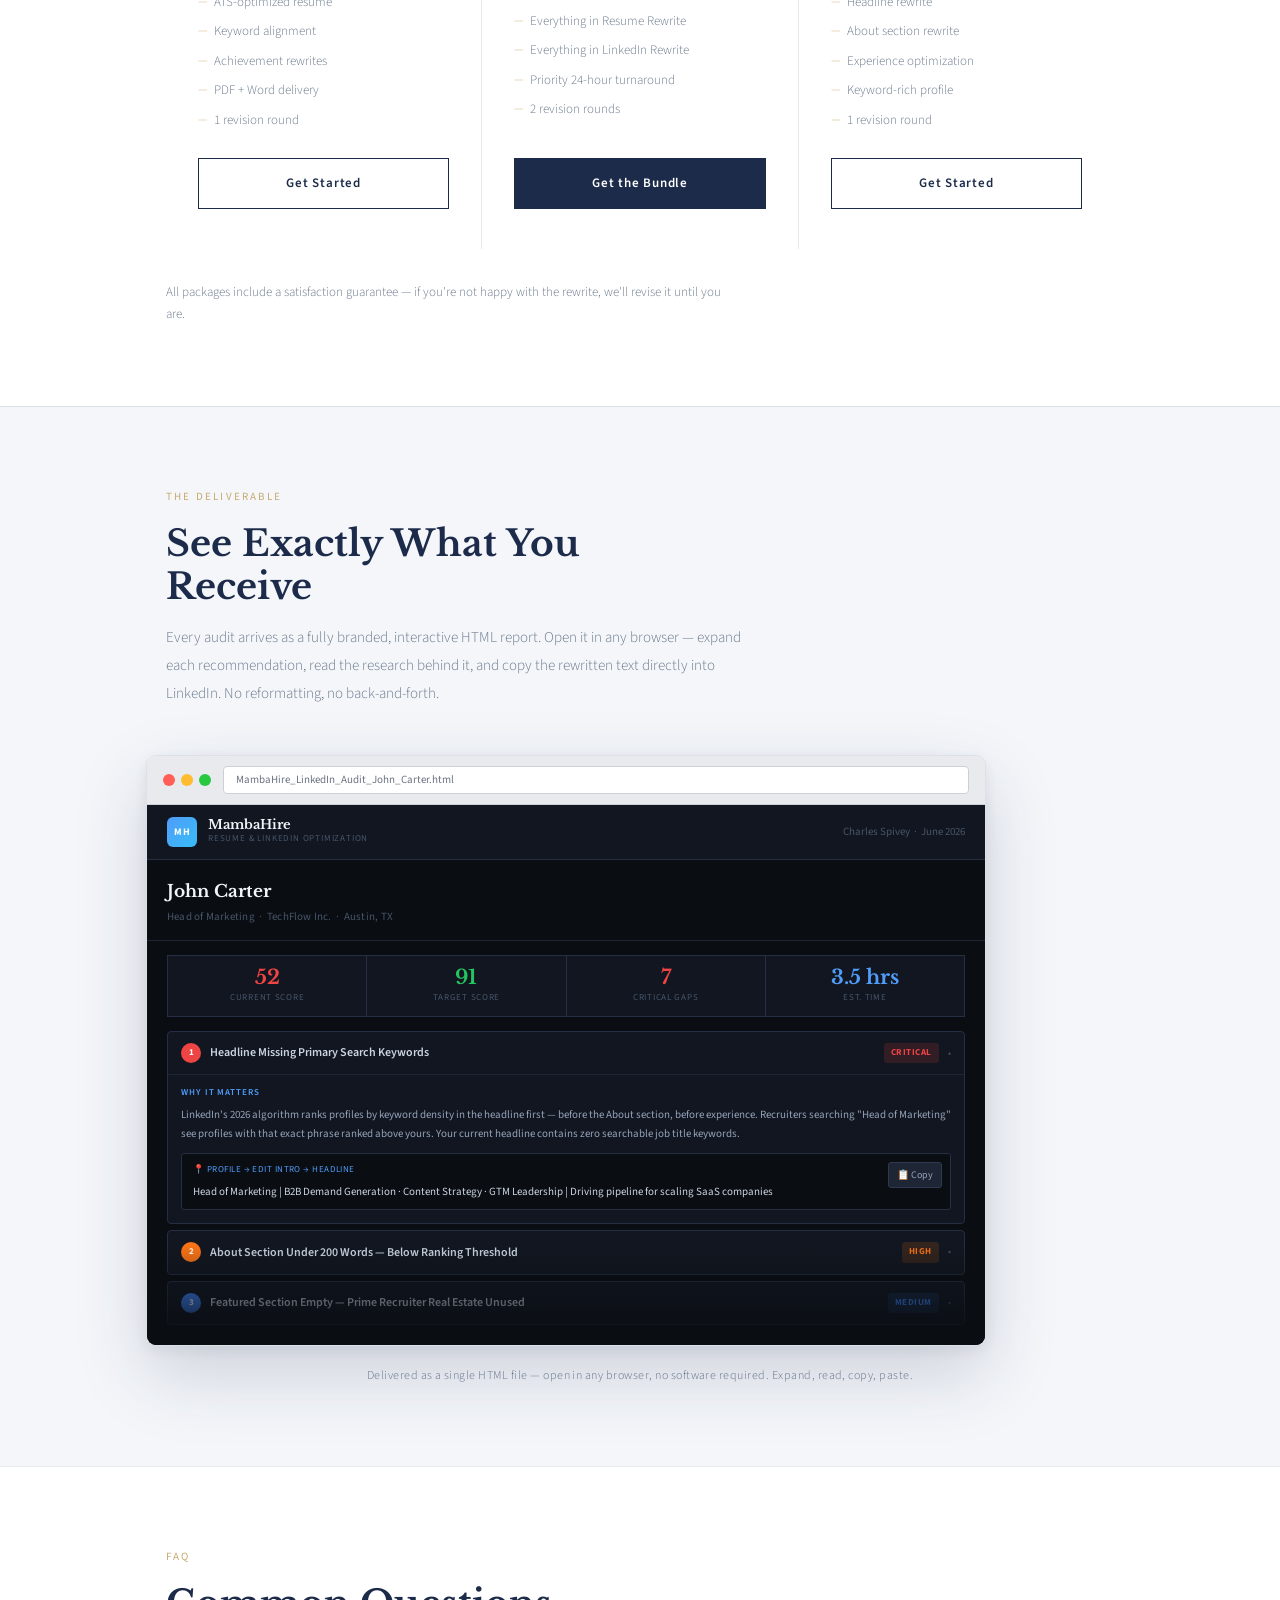
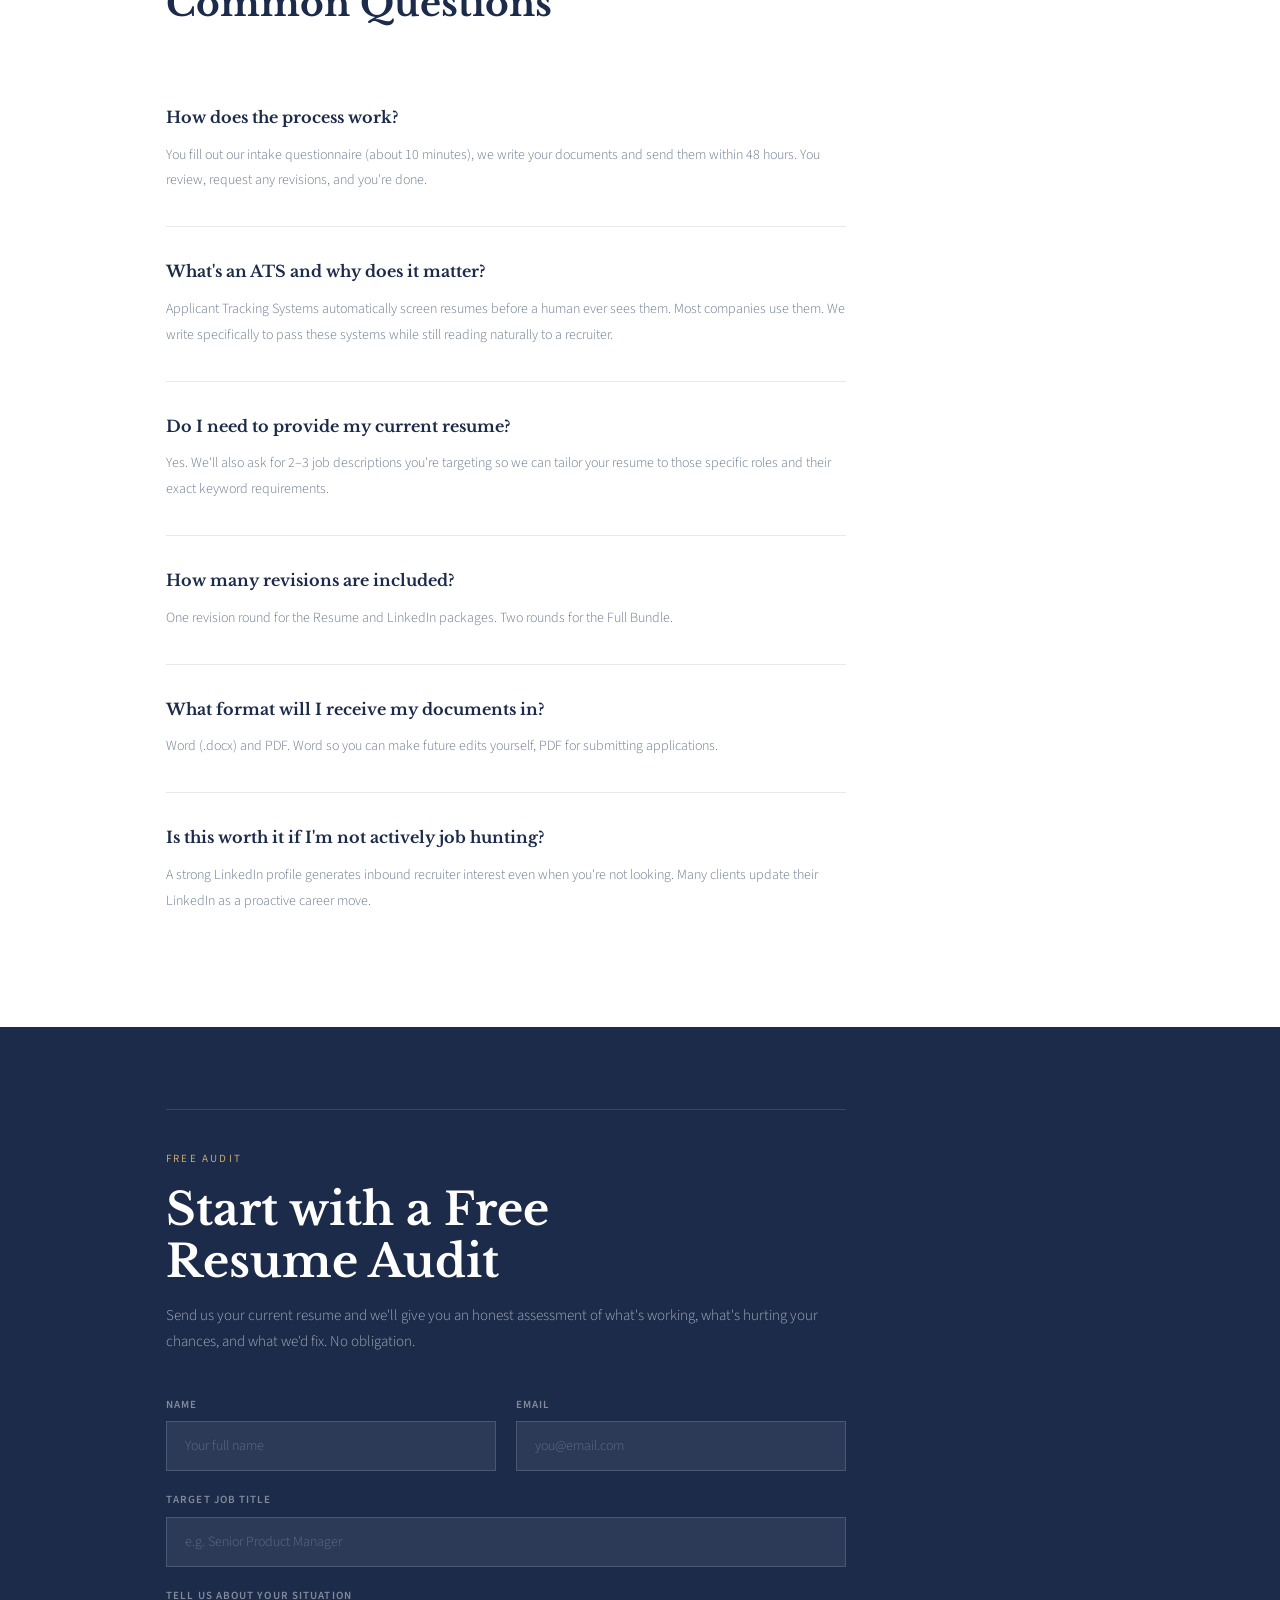
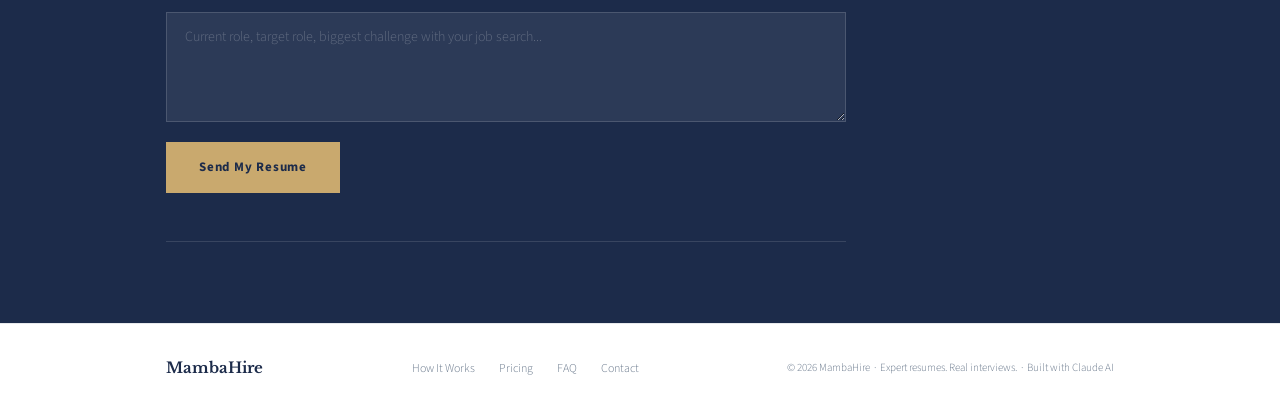
==== commit 4e154a1f: "Update bundle badge to 'Recommended by Recruiters'" ====
--- a/index.html
+++ b/index.html
@@ -185,7 +185,7 @@
         <a href="https://buy.stripe.com/9B6dR99ZLh25aId5yaf3a00" class="btn btn-outline" target="_blank" rel="noopener">Get Started</a>
       </div>
       <div class="pricing-card pricing-card--featured reveal">
-        <div class="plan-badge">Hire Faster</div>
+        <div class="plan-badge">Recommended by Recruiters</div>
         <h3 class="plan-name">Full Bundle</h3>
         <hr class="card-rule" aria-hidden="true">
         <p class="plan-price">$499</p>
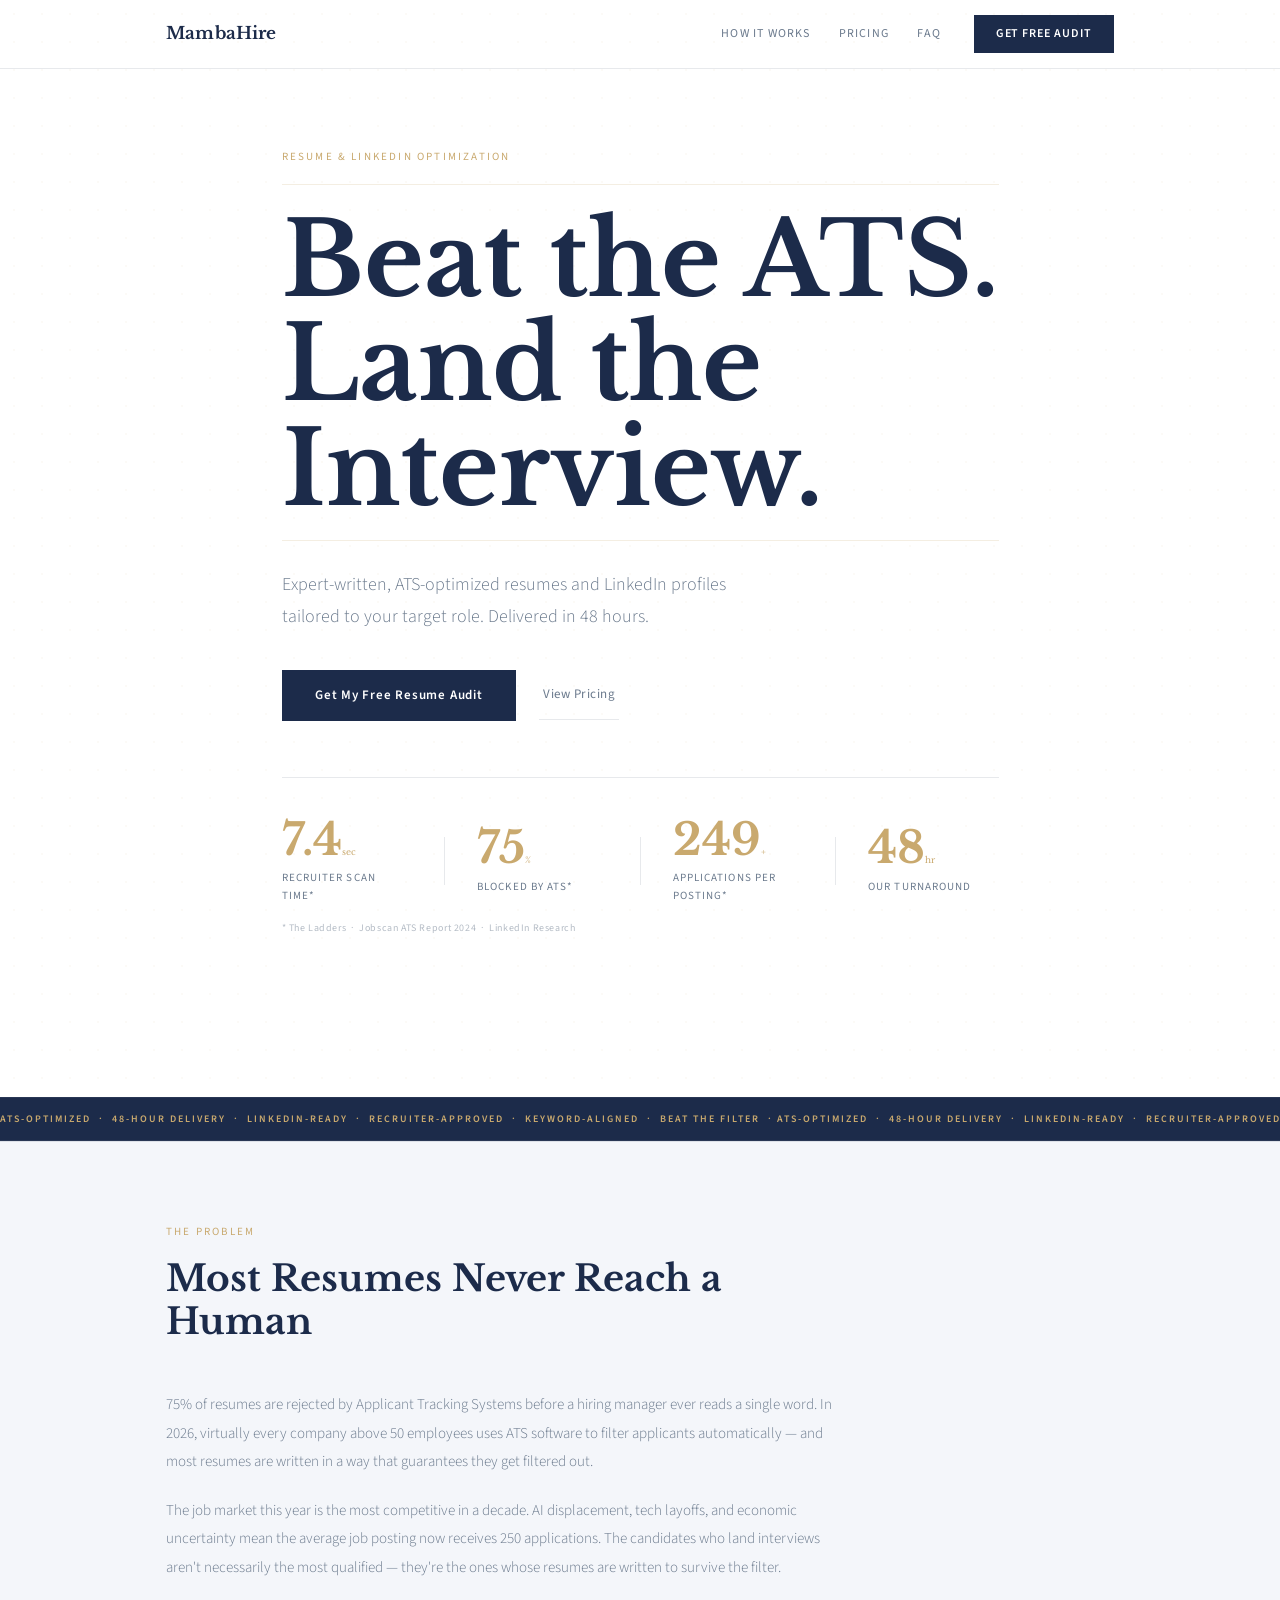
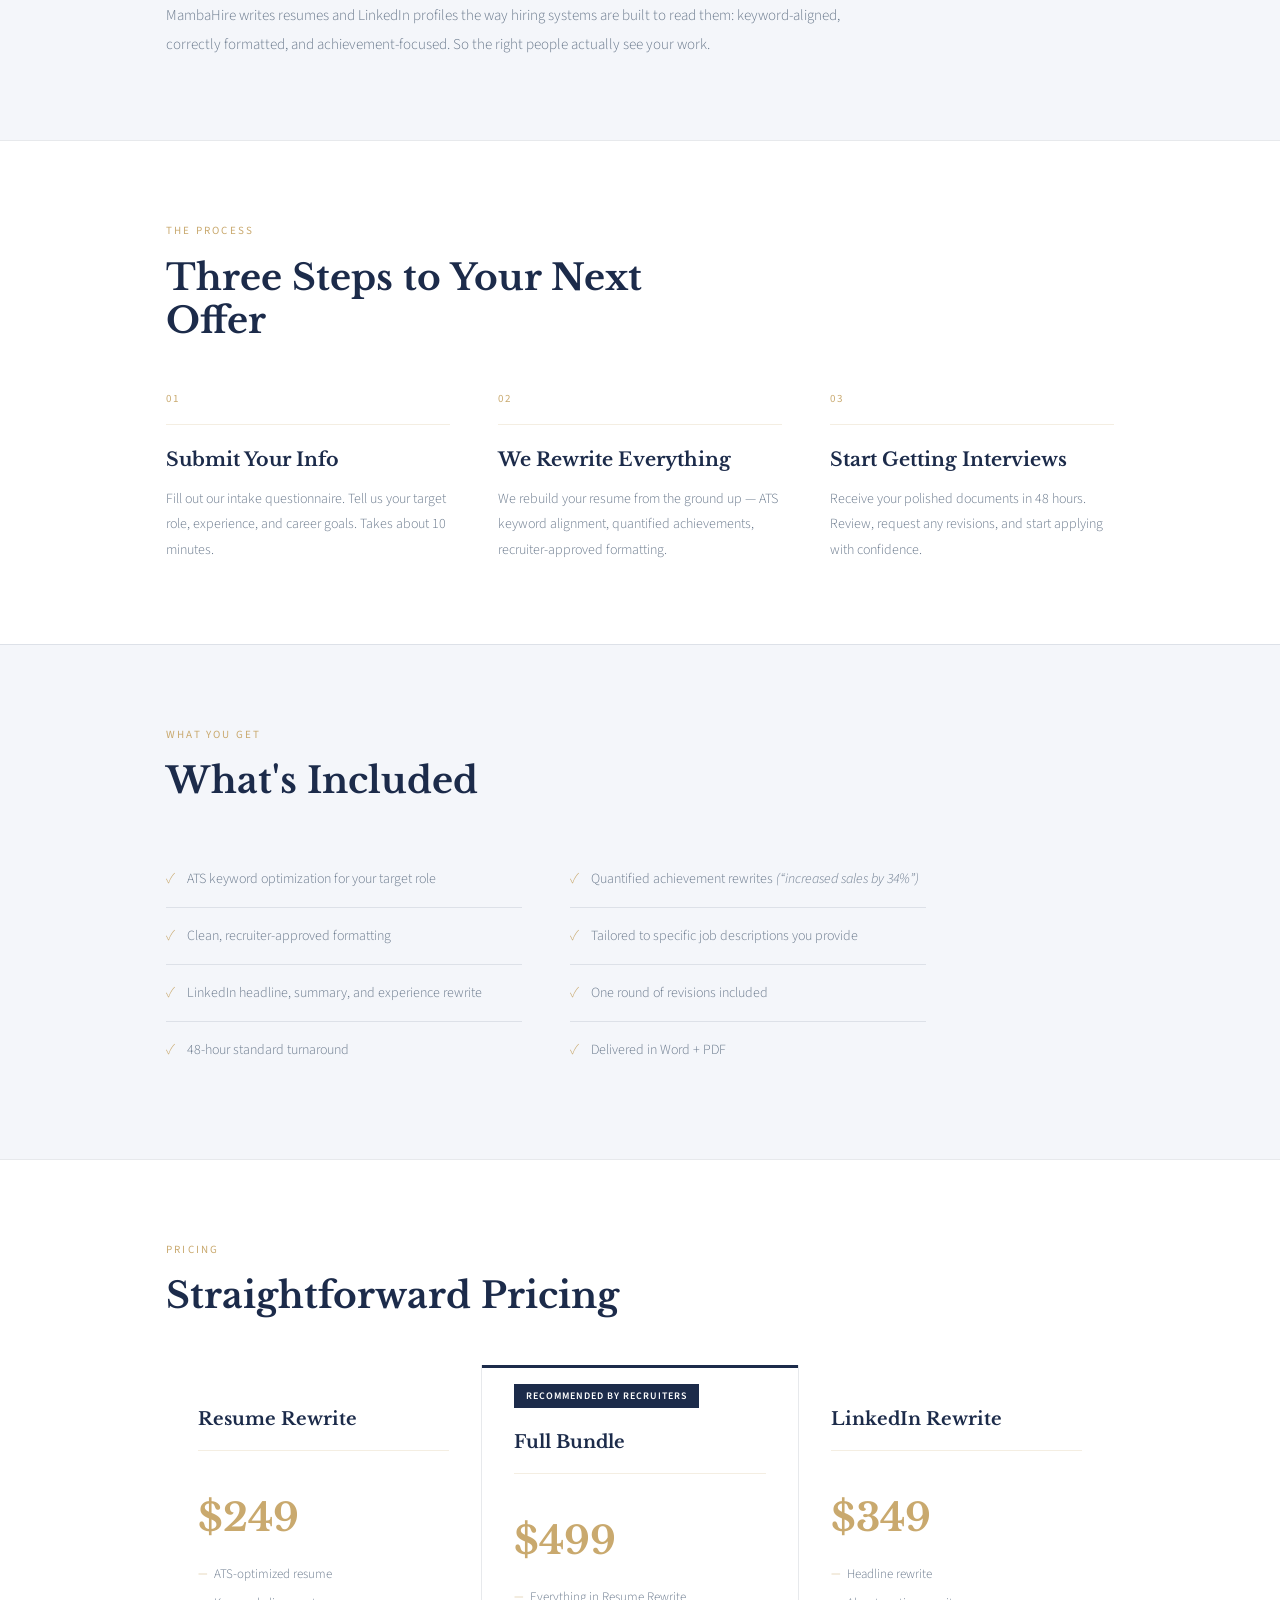
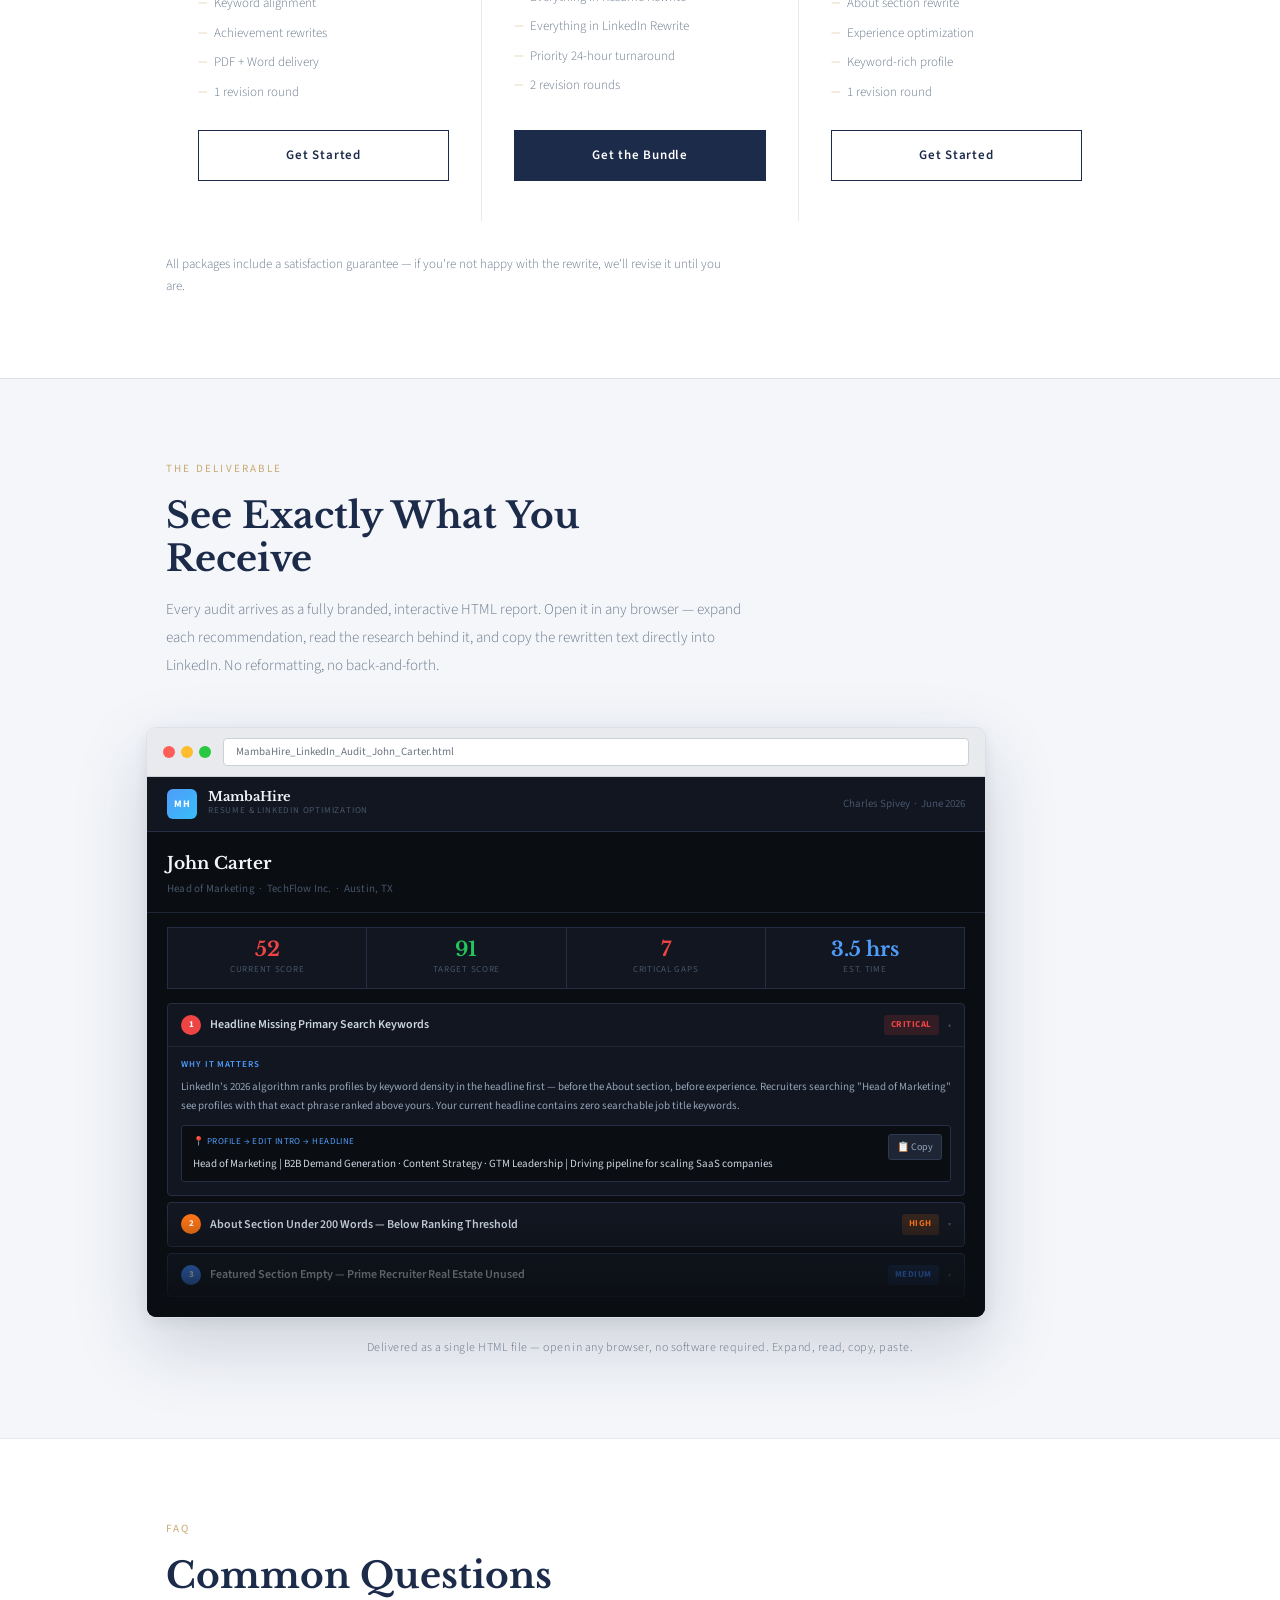
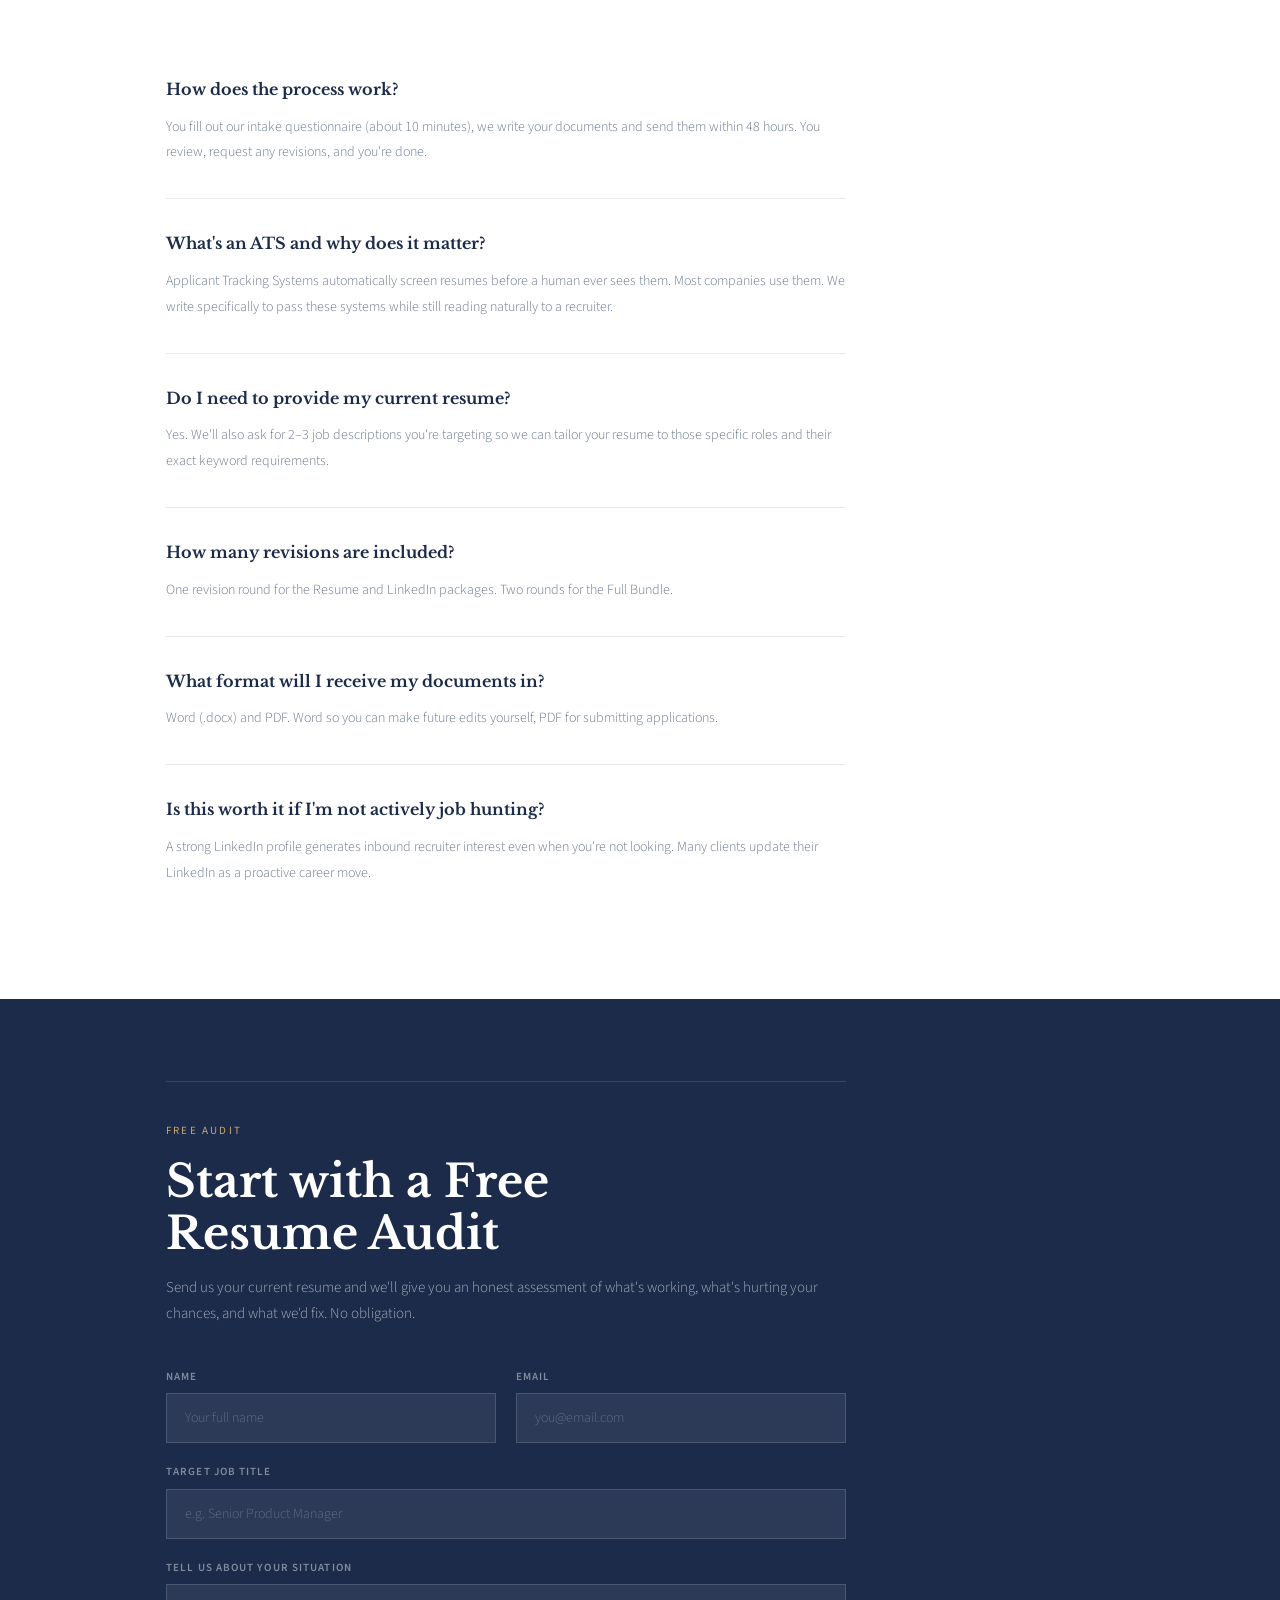
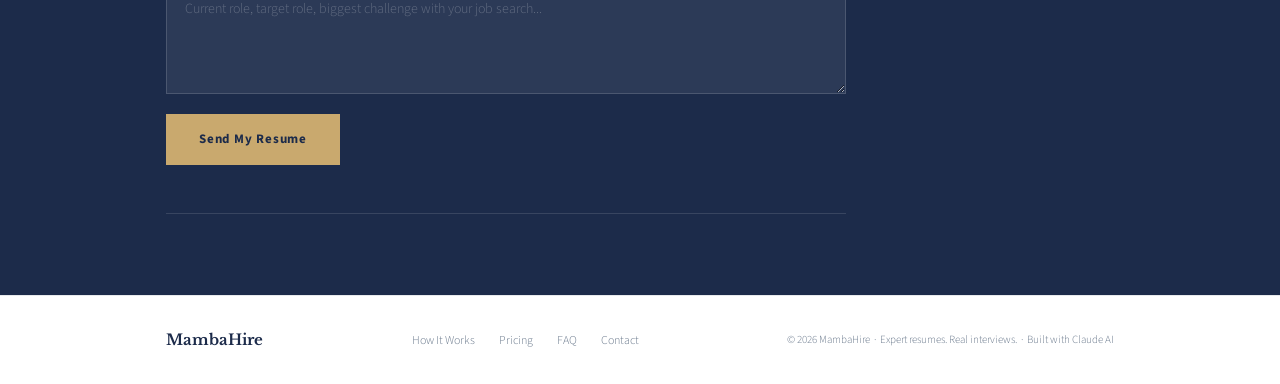
==== commit 6696e58c: "Fix pricing alignment: badge absolutely positioned, out of flex flow" ====
--- a/index.html
+++ b/index.html
@@ -171,7 +171,6 @@
     <h2 class="section-title reveal">Straightforward Pricing</h2>
     <div class="pricing-cards">
       <div class="pricing-card reveal">
-        <div class="plan-badge plan-badge--hidden" aria-hidden="true"></div>
         <h3 class="plan-name">Resume Rewrite</h3>
         <hr class="card-rule" aria-hidden="true">
         <p class="plan-price">$249</p>
@@ -198,7 +197,6 @@
         <a href="https://buy.stripe.com/6oUaEXb3P3bfcQl6Cef3a02" class="btn" target="_blank" rel="noopener">Get the Bundle</a>
       </div>
       <div class="pricing-card reveal">
-        <div class="plan-badge plan-badge--hidden" aria-hidden="true"></div>
         <h3 class="plan-name">LinkedIn Rewrite</h3>
         <hr class="card-rule" aria-hidden="true">
         <p class="plan-price">$349</p>
--- a/css/style.css
+++ b/css/style.css
@@ -217,12 +217,12 @@
 .pricing-card:hover { box-shadow: 0 4px 32px rgba(28,43,74,0.08); z-index: 1; }
 .pricing-card--featured { border-top: 3px solid var(--navy); }
 .plan-badge {
-  display: inline-block; padding: 4px 12px;
+  position: absolute; top: 16px; left: 32px;
+  padding: 4px 12px;
   background: var(--navy); color: #fff;
   font-size: 10px; font-weight: 600; letter-spacing: 0.1em; text-transform: uppercase;
-  margin-bottom: 20px; align-self: flex-start;
-}
-.plan-badge--hidden { visibility: hidden; }
+}
+.pricing-card--featured { padding-top: 60px; }
 .plan-name {
   font-family: 'Libre Baskerville', serif; font-size: 18px; font-weight: 700;
   color: var(--navy); margin-bottom: 8px;
